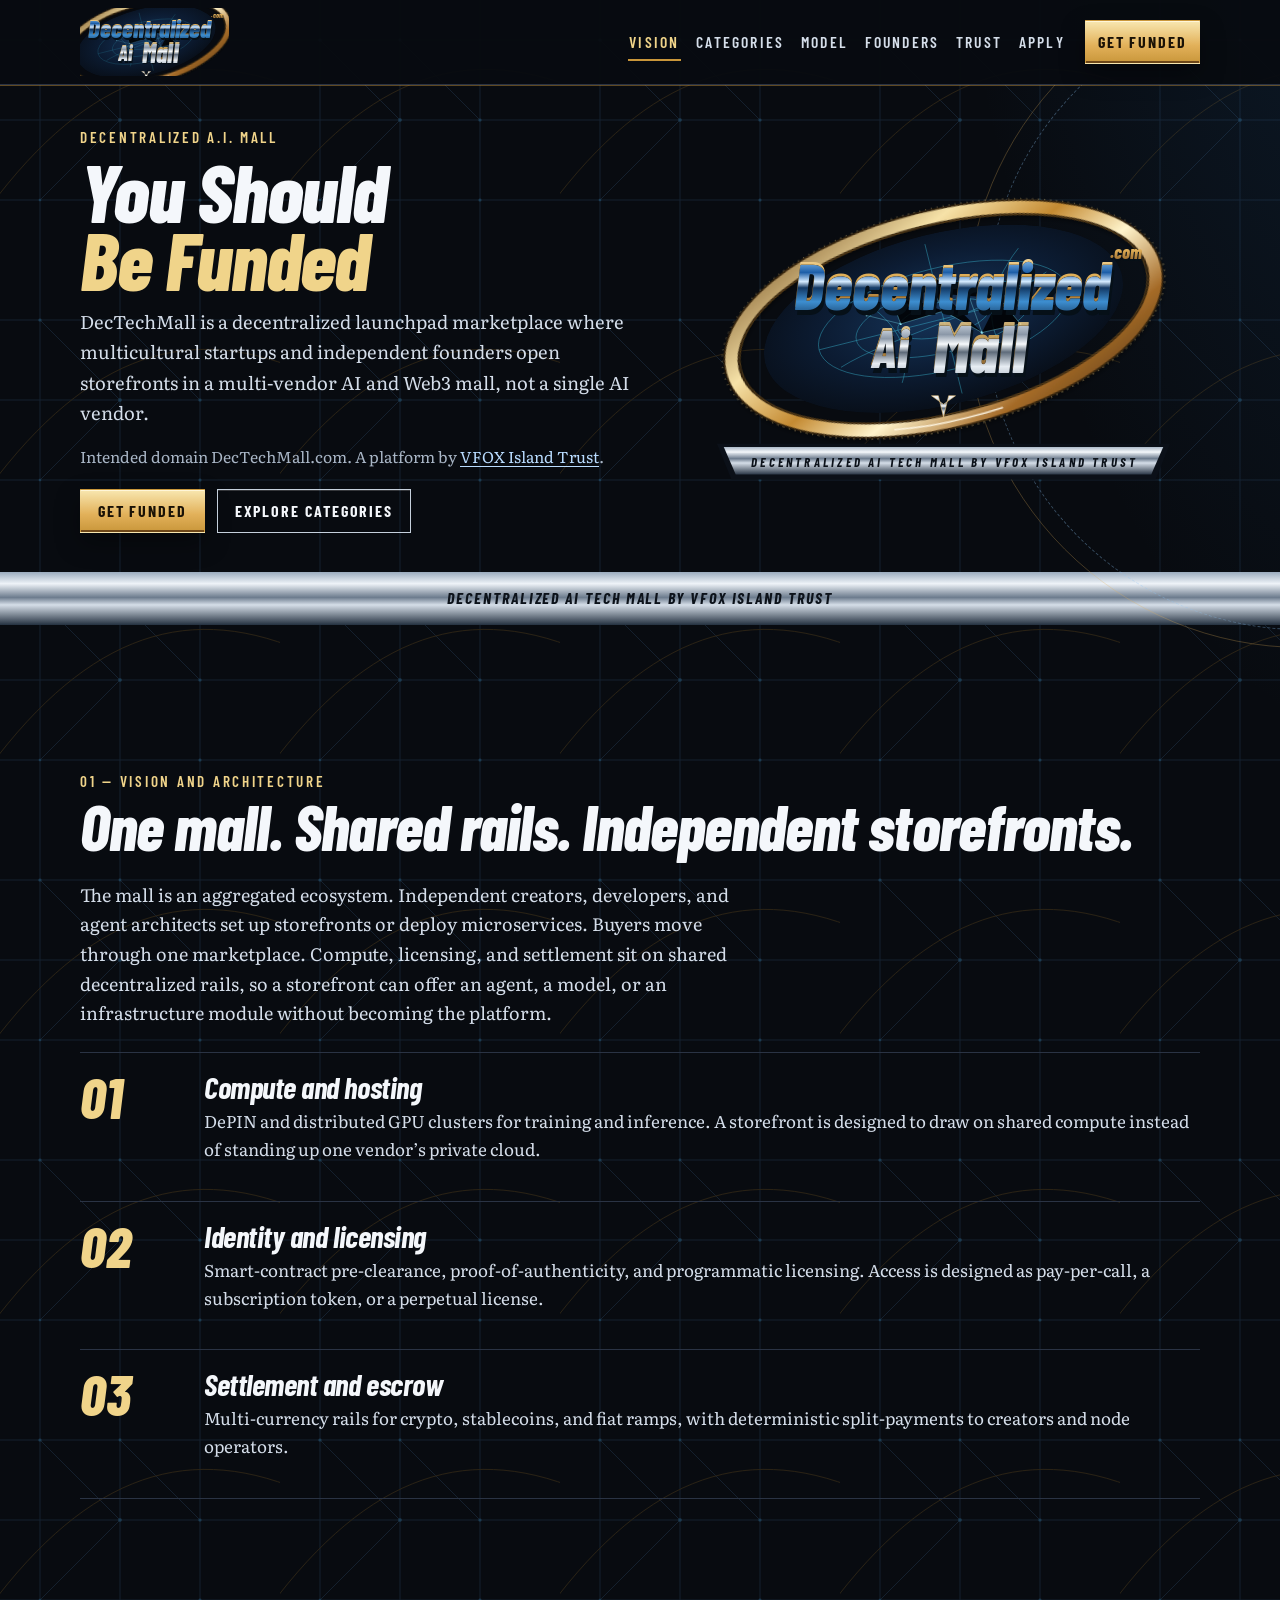
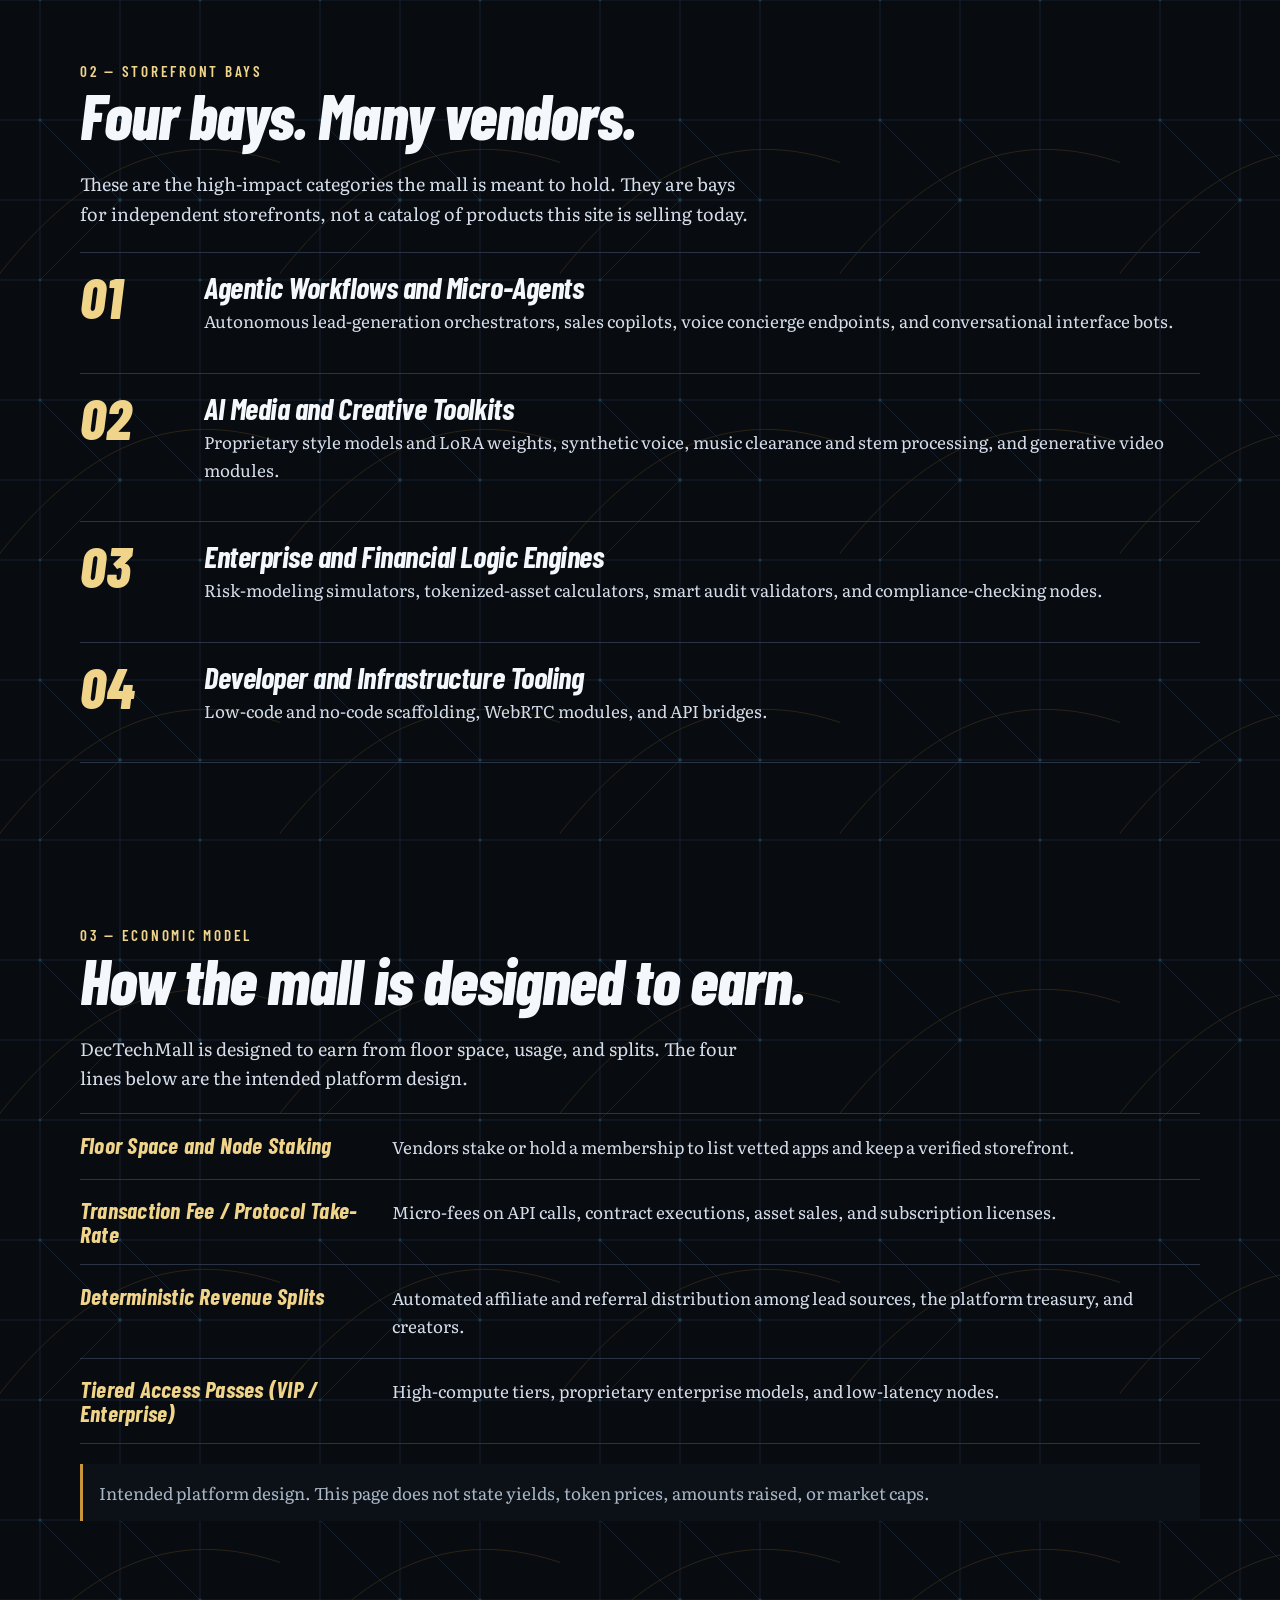
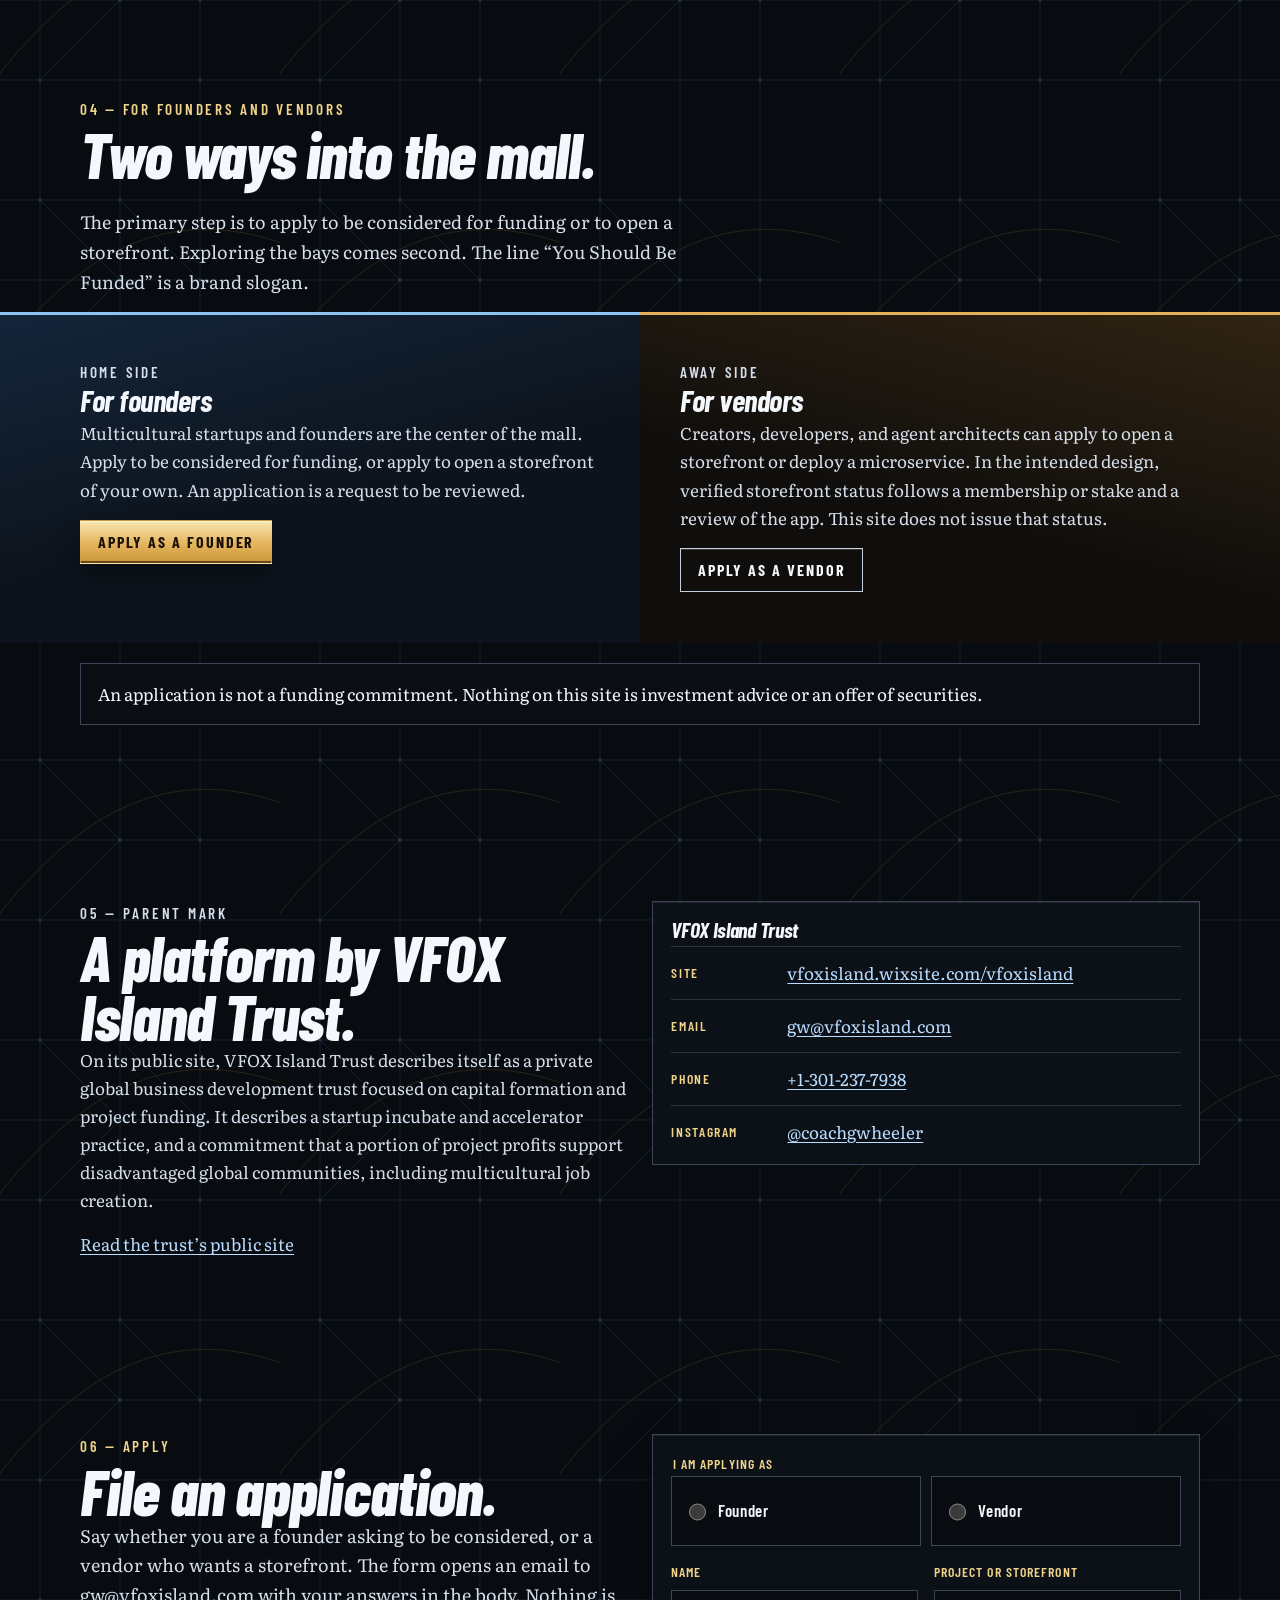
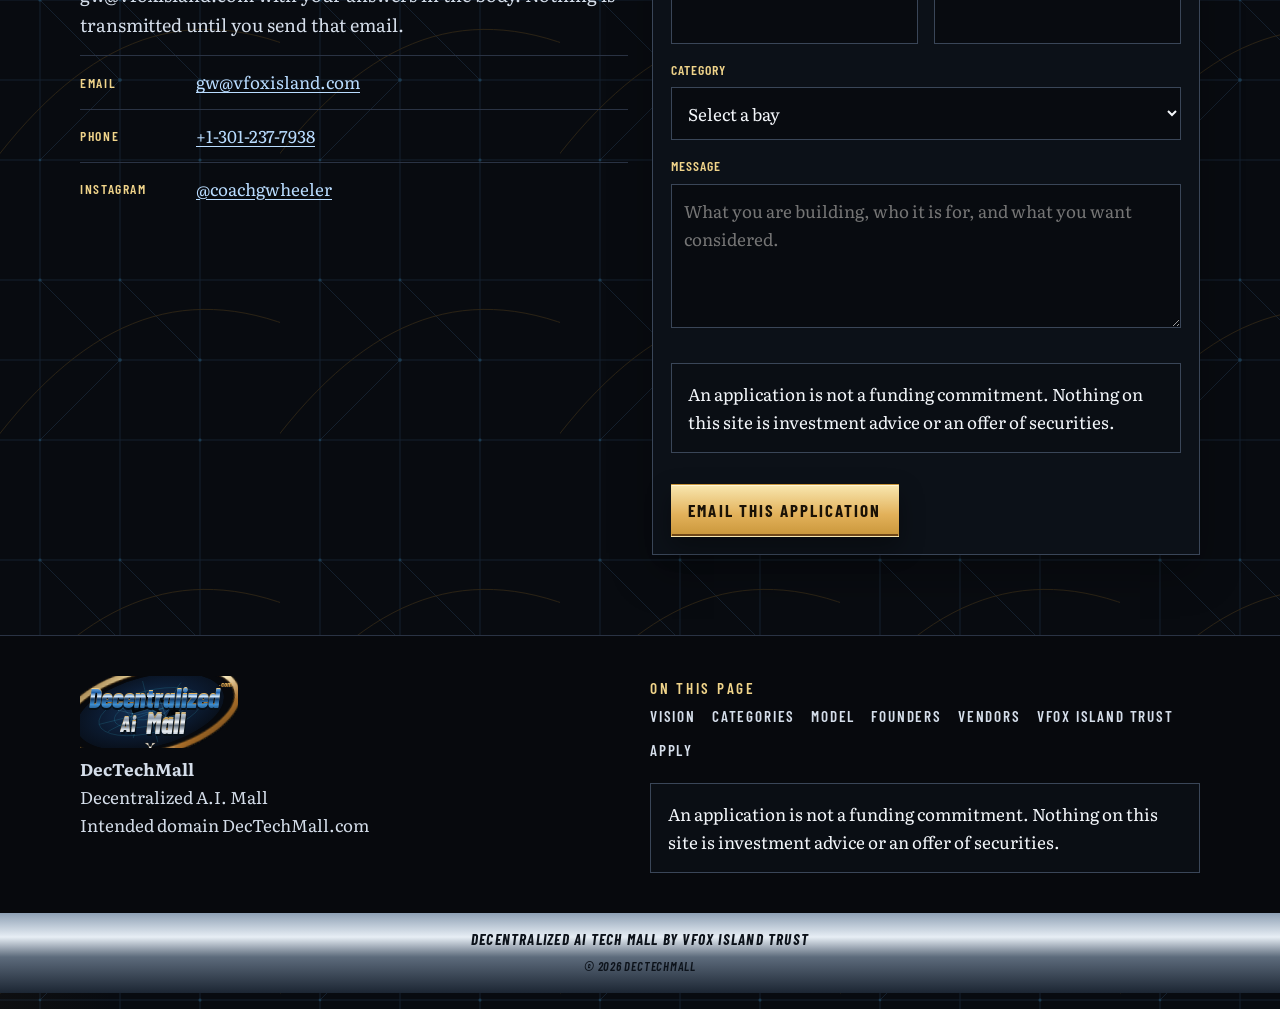
==== index.html @ 57f8859d "Build the DecTechMall static marketing site Ship a GitHub Pages site in the ProSport Metallic Crest " ====
<!DOCTYPE html>
<!--
  Direction 1 — ProSport Metallic Crest (IMPLEMENTED).
  Canvas: deep gunmetal / near-black navy.
  Palette from the supplied mark only: cyber blue, laser gold/amber,
  metallic silver, charcoal. No purple gradients.
  Type: Barlow Condensed italic (athletic display) + Literata (body).
  Motifs: orbital rings, beveled metal edges, stadium-crest geometry.
  See ideas.md.
-->
<html lang="en">
<head>
  <meta charset="utf-8">
  <meta name="viewport" content="width=device-width, initial-scale=1">
  <title>DecTechMall — You Should Be Funded</title>
  <meta name="description" content="DecTechMall is a decentralized launchpad marketplace for multicultural startups and founders. Apply to be considered for funding or to open a storefront. A platform by VFOX Island Trust.">
  <meta name="theme-color" content="#080b10">
  <meta property="og:title" content="DecTechMall — You Should Be Funded">
  <meta property="og:description" content="A decentralized launchpad marketplace where multicultural startups and independent founders open storefronts in a multi-vendor AI and Web3 mall.">
  <meta property="og:type" content="website">
  <link rel="icon" href="assets/brand/favicon.ico" sizes="any">
  <link rel="icon" type="image/png" href="assets/brand/favicon-32.png" sizes="32x32">
  <link rel="apple-touch-icon" href="assets/brand/apple-touch-icon.png">
  <link rel="manifest" href="site.webmanifest">
  <link rel="stylesheet" href="css/fonts.css">
  <link rel="stylesheet" href="css/styles.css">
</head>
<body>
  <a class="skip" href="#content">Skip to content</a>

  <header class="site-header" id="top">
    <div class="header-bar">
      <a class="brand" href="#top">
        <img src="assets/brand/crest-header.svg" width="280" height="128" alt="Decentralized Ai Mall crest, DecTechMall home">
      </a>
      <button class="nav-toggle" type="button" aria-expanded="false" aria-controls="site-nav">
        <span class="nav-toggle-label">Menu</span>
      </button>
      <nav id="site-nav" aria-label="Primary">
        <ul>
          <li><a href="#vision">Vision</a></li>
          <li><a href="#categories">Categories</a></li>
          <li><a href="#model">Model</a></li>
          <li><a href="#founders">Founders</a></li>
          <li><a href="#trust">Trust</a></li>
          <li><a href="#apply">Apply</a></li>
        </ul>
      </nav>
      <a class="btn btn-gold header-cta" href="#apply">Get Funded</a>
    </div>
  </header>

  <main id="content">
    <section class="hero" aria-labelledby="slogan">
      <div class="orbit" aria-hidden="true"></div>
      <div class="wrap hero-grid">
        <div class="hero-copy">
          <p class="kicker">Decentralized A.I. Mall</p>
          <h1 class="slogan" id="slogan">You Should<br><span>Be Funded</span></h1>
          <p class="hero-lead">DecTechMall is a decentralized launchpad marketplace where multicultural startups and independent founders open storefronts in a multi-vendor AI and Web3 mall, not a single AI vendor.</p>
          <p class="hero-meta">Intended domain DecTechMall.com. A platform by <a href="https://vfoxisland.wixsite.com/vfoxisland" target="_blank" rel="noopener noreferrer">VFOX Island Trust<span class="sr-only"> (opens in a new tab)</span></a>.</p>
          <div class="hero-actions">
            <a class="btn btn-gold" href="#apply">Get Funded</a>
            <a class="btn btn-metal" href="#categories">Explore categories</a>
          </div>
        </div>
        <div class="hero-mark">
          <img src="assets/brand/crest.svg" width="1200" height="760" alt="Decentralized Ai Mall .com crest: gold orbital ring, metallic blue and silver lettering, and the banner Decentralized AI Tech Mall by VFOX Island Trust.">
        </div>
      </div>
      <p class="ribbon">Decentralized AI Tech Mall by VFOX Island Trust</p>
    </section>

    <section id="vision" aria-labelledby="vision-title">
      <div class="wrap">
        <div class="section-head">
          <p class="kicker">01 — Vision and architecture</p>
          <h2 id="vision-title">One mall. Shared rails. Independent storefronts.</h2>
        </div>
        <p class="lede">The mall is an aggregated ecosystem. Independent creators, developers, and agent architects set up storefronts or deploy microservices. Buyers move through one marketplace. Compute, licensing, and settlement sit on shared decentralized rails, so a storefront can offer an agent, a model, or an infrastructure module without becoming the platform.</p>
        <ol class="rails">
          <li>
            <span class="idx">01</span>
            <div class="rail-copy">
              <h3>Compute and hosting</h3>
              <p>DePIN and distributed GPU clusters for training and inference. A storefront is designed to draw on shared compute instead of standing up one vendor’s private cloud.</p>
            </div>
          </li>
          <li>
            <span class="idx">02</span>
            <div class="rail-copy">
              <h3>Identity and licensing</h3>
              <p>Smart-contract pre-clearance, proof-of-authenticity, and programmatic licensing. Access is designed as pay-per-call, a subscription token, or a perpetual license.</p>
            </div>
          </li>
          <li>
            <span class="idx">03</span>
            <div class="rail-copy">
              <h3>Settlement and escrow</h3>
              <p>Multi-currency rails for crypto, stablecoins, and fiat ramps, with deterministic split-payments to creators and node operators.</p>
            </div>
          </li>
        </ol>
      </div>
    </section>

    <section id="categories" aria-labelledby="categories-title">
      <div class="wrap">
        <div class="section-head">
          <p class="kicker">02 — Storefront bays</p>
          <h2 id="categories-title">Four bays. Many vendors.</h2>
        </div>
        <p class="lede">These are the high-impact categories the mall is meant to hold. They are bays for independent storefronts, not a catalog of products this site is selling today.</p>
        <ol class="bays">
          <li class="bay">
            <span class="bay-num">01</span>
            <div>
              <h3>Agentic Workflows and Micro-Agents</h3>
              <p>Autonomous lead-generation orchestrators, sales copilots, voice concierge endpoints, and conversational interface bots.</p>
            </div>
          </li>
          <li class="bay">
            <span class="bay-num">02</span>
            <div>
              <h3>AI Media and Creative Toolkits</h3>
              <p>Proprietary style models and LoRA weights, synthetic voice, music clearance and stem processing, and generative video modules.</p>
            </div>
          </li>
          <li class="bay">
            <span class="bay-num">03</span>
            <div>
              <h3>Enterprise and Financial Logic Engines</h3>
              <p>Risk-modeling simulators, tokenized-asset calculators, smart audit validators, and compliance-checking nodes.</p>
            </div>
          </li>
          <li class="bay">
            <span class="bay-num">04</span>
            <div>
              <h3>Developer and Infrastructure Tooling</h3>
              <p>Low-code and no-code scaffolding, WebRTC modules, and API bridges.</p>
            </div>
          </li>
        </ol>
      </div>
    </section>

    <section id="model" aria-labelledby="model-title">
      <div class="wrap">
        <div class="section-head">
          <p class="kicker">03 — Economic model</p>
          <h2 id="model-title">How the mall is designed to earn.</h2>
        </div>
        <p class="lede">DecTechMall is designed to earn from floor space, usage, and splits. The four lines below are the intended platform design.</p>
        <dl class="ledger">
          <div>
            <dt>Floor Space and Node Staking</dt>
            <dd>Vendors stake or hold a membership to list vetted apps and keep a verified storefront.</dd>
          </div>
          <div>
            <dt>Transaction Fee / Protocol Take-Rate</dt>
            <dd>Micro-fees on API calls, contract executions, asset sales, and subscription licenses.</dd>
          </div>
          <div>
            <dt>Deterministic Revenue Splits</dt>
            <dd>Automated affiliate and referral distribution among lead sources, the platform treasury, and creators.</dd>
          </div>
          <div>
            <dt>Tiered Access Passes (VIP / Enterprise)</dt>
            <dd>High-compute tiers, proprietary enterprise models, and low-latency nodes.</dd>
          </div>
        </dl>
        <p class="design-note">Intended platform design. This page does not state yields, token prices, amounts raised, or market caps.</p>
      </div>
    </section>

    <section id="founders" aria-labelledby="founders-title">
      <div class="wrap">
        <div class="section-head">
          <p class="kicker">04 — For founders and vendors</p>
          <h2 id="founders-title">Two ways into the mall.</h2>
        </div>
        <p class="lede">The primary step is to apply to be considered for funding or to open a storefront. Exploring the bays comes second. The line “You Should Be Funded” is a brand slogan.</p>
      </div>
      <div class="paths">
        <article class="path path-founders" aria-labelledby="for-founders">
          <p class="kicker">Home side</p>
          <h3 id="for-founders">For founders</h3>
          <p>Multicultural startups and founders are the center of the mall. Apply to be considered for funding, or apply to open a storefront of your own. An application is a request to be reviewed.</p>
          <a class="btn btn-gold" href="#apply" data-role="Founder">Apply as a founder</a>
        </article>
        <article class="path path-vendors" id="vendors" aria-labelledby="for-vendors">
          <p class="kicker">Away side</p>
          <h3 id="for-vendors">For vendors</h3>
          <p>Creators, developers, and agent architects can apply to open a storefront or deploy a microservice. In the intended design, verified storefront status follows a membership or stake and a review of the app. This site does not issue that status.</p>
          <a class="btn btn-metal" href="#apply" data-role="Vendor">Apply as a vendor</a>
        </article>
      </div>
      <div class="wrap">
        <p class="disclaimer">An application is not a funding commitment. Nothing on this site is investment advice or an offer of securities.</p>
      </div>
    </section>

    <section id="trust" aria-labelledby="trust-title">
      <div class="wrap trust-grid">
        <div class="trust-copy">
          <p class="kicker">05 — Parent mark</p>
          <h2 id="trust-title">A platform by VFOX Island Trust.</h2>
          <p>On its public site, VFOX Island Trust describes itself as a private global business development trust focused on capital formation and project funding. It describes a startup incubate and accelerator practice, and a commitment that a portion of project profits support disadvantaged global communities, including multicultural job creation.</p>
          <p><a href="https://vfoxisland.wixsite.com/vfoxisland" target="_blank" rel="noopener noreferrer">Read the trust’s public site<span class="sr-only"> (opens in a new tab)</span></a></p>
        </div>
        <aside class="contact-plate" aria-labelledby="contact-title">
          <h3 id="contact-title">VFOX Island Trust</h3>
          <ul class="contact-list">
            <li>
              <span>Site</span>
              <a href="https://vfoxisland.wixsite.com/vfoxisland" target="_blank" rel="noopener noreferrer">vfoxisland.wixsite.com/vfoxisland<span class="sr-only"> (opens in a new tab)</span></a>
            </li>
            <li>
              <span>Email</span>
              <a href="mailto:gw@vfoxisland.com">gw@vfoxisland.com</a>
            </li>
            <li>
              <span>Phone</span>
              <a href="tel:+13012377938">+1-301-237-7938</a>
            </li>
            <li>
              <span>Instagram</span>
              <a href="https://www.instagram.com/coachgwheeler/" target="_blank" rel="noopener noreferrer">@coachgwheeler<span class="sr-only"> (opens in a new tab)</span></a>
            </li>
          </ul>
        </aside>
      </div>
    </section>

    <section id="apply" aria-labelledby="apply-title">
      <div class="wrap apply-grid">
        <div>
          <p class="kicker">06 — Apply</p>
          <h2 id="apply-title">File an application.</h2>
          <p class="lede">Say whether you are a founder asking to be considered, or a vendor who wants a storefront. The form opens an email to gw@vfoxisland.com with your answers in the body. Nothing is transmitted until you send that email.</p>
          <ul class="contact-list">
            <li>
              <span>Email</span>
              <a href="mailto:gw@vfoxisland.com">gw@vfoxisland.com</a>
            </li>
            <li>
              <span>Phone</span>
              <a href="tel:+13012377938">+1-301-237-7938</a>
            </li>
            <li>
              <span>Instagram</span>
              <a href="https://www.instagram.com/coachgwheeler/" target="_blank" rel="noopener noreferrer">@coachgwheeler<span class="sr-only"> (opens in a new tab)</span></a>
            </li>
          </ul>
        </div>
        <div class="form-plate">
          <noscript>
            <p>JavaScript is off, so the form cannot assemble the email. Write to <a href="mailto:gw@vfoxisland.com">gw@vfoxisland.com</a> with your name, project, category, whether you are a founder or a vendor, and a short note.</p>
          </noscript>
          <form id="apply-form" action="mailto:gw@vfoxisland.com" method="post" enctype="text/plain" novalidate>
            <div id="form-errors" class="form-errors" role="alert" tabindex="-1" hidden>
              <strong>The application needs a few details.</strong>
              <ul></ul>
            </div>
            <fieldset class="roles">
              <legend>I am applying as</legend>
              <div class="role-row">
                <label class="role"><input type="radio" name="role" value="Founder" required> Founder</label>
                <label class="role"><input type="radio" name="role" value="Vendor"> Vendor</label>
              </div>
            </fieldset>
            <div class="split-fields">
              <div class="field">
                <label for="name">Name</label>
                <input id="name" name="name" type="text" autocomplete="name" required maxlength="120">
              </div>
              <div class="field">
                <label for="project">Project or storefront</label>
                <input id="project" name="project" type="text" required maxlength="160">
              </div>
            </div>
            <div class="field">
              <label for="category">Category</label>
              <select id="category" name="category" required>
                <option value="">Select a bay</option>
                <option>Agentic Workflows and Micro-Agents</option>
                <option>AI Media and Creative Toolkits</option>
                <option>Enterprise and Financial Logic Engines</option>
                <option>Developer and Infrastructure Tooling</option>
                <option>Not sure yet</option>
              </select>
            </div>
            <div class="field">
              <label for="message">Message</label>
              <textarea id="message" name="message" required maxlength="1500" placeholder="What you are building, who it is for, and what you want considered."></textarea>
            </div>
            <p class="disclaimer">An application is not a funding commitment. Nothing on this site is investment advice or an offer of securities.</p>
            <div class="form-actions">
              <button class="btn btn-gold" type="submit">Email this application</button>
            </div>
            <p id="form-status" class="form-status" hidden>
              Your email app should open with this application addressed to gw@vfoxisland.com. If it does not, use <a id="mailto-fallback" href="mailto:gw@vfoxisland.com">this email link</a>.
            </p>
          </form>
        </div>
      </div>
    </section>
  </main>

  <footer class="site-footer">
    <div class="wrap footer-grid">
      <div class="footer-brand">
        <img src="assets/brand/crest-header.svg" width="220" height="100" alt="">
        <p><strong>DecTechMall</strong><br>Decentralized A.I. Mall<br>Intended domain DecTechMall.com</p>
      </div>
      <div>
        <p class="kicker">On this page</p>
        <ul class="footer-nav">
          <li><a href="#vision">Vision</a></li>
          <li><a href="#categories">Categories</a></li>
          <li><a href="#model">Model</a></li>
          <li><a href="#founders">Founders</a></li>
          <li><a href="#vendors">Vendors</a></li>
          <li><a href="#trust">VFOX Island Trust</a></li>
          <li><a href="#apply">Apply</a></li>
        </ul>
        <p class="disclaimer">An application is not a funding commitment. Nothing on this site is investment advice or an offer of securities.</p>
      </div>
    </div>
    <p class="footer-bar">
      Decentralized AI Tech Mall by VFOX Island Trust
      <small>© 2026 DecTechMall</small>
    </p>
  </footer>

  <script src="js/main.js"></script>
</body>
</html>
---- css/fonts.css ----
/* Direction 1 — ProSport Metallic Crest (IMPLEMENTED).
   Display: Barlow Condensed italic. Body: Literata.
   See ideas.md. */

/* latin barlow-condensed 600 italic */
@font-face {
  font-family: 'Barlow Condensed';
  font-style: italic;
  font-weight: 600;
  font-display: swap;
  src: url(../assets/fonts/barlow-condensed-600-italic.woff2) format('woff2');
  unicode-range: U+0000-00FF, U+0131, U+0152-0153, U+02BB-02BC, U+02C6, U+02DA, U+02DC, U+0304, U+0308, U+0329, U+2000-206F, U+20AC, U+2122, U+2191, U+2193, U+2212, U+2215, U+FEFF, U+FFFD;
}

/* latin barlow-condensed 700 italic */
@font-face {
  font-family: 'Barlow Condensed';
  font-style: italic;
  font-weight: 700;
  font-display: swap;
  src: url(../assets/fonts/barlow-condensed-700-italic.woff2) format('woff2');
  unicode-range: U+0000-00FF, U+0131, U+0152-0153, U+02BB-02BC, U+02C6, U+02DA, U+02DC, U+0304, U+0308, U+0329, U+2000-206F, U+20AC, U+2122, U+2191, U+2193, U+2212, U+2215, U+FEFF, U+FFFD;
}

/* latin barlow-condensed 800 italic */
@font-face {
  font-family: 'Barlow Condensed';
  font-style: italic;
  font-weight: 800;
  font-display: swap;
  src: url(../assets/fonts/barlow-condensed-800-italic.woff2) format('woff2');
  unicode-range: U+0000-00FF, U+0131, U+0152-0153, U+02BB-02BC, U+02C6, U+02DA, U+02DC, U+0304, U+0308, U+0329, U+2000-206F, U+20AC, U+2122, U+2191, U+2193, U+2212, U+2215, U+FEFF, U+FFFD;
}

/* latin barlow-condensed 500 normal */
@font-face {
  font-family: 'Barlow Condensed';
  font-style: normal;
  font-weight: 500;
  font-display: swap;
  src: url(../assets/fonts/barlow-condensed-500-normal.woff2) format('woff2');
  unicode-range: U+0000-00FF, U+0131, U+0152-0153, U+02BB-02BC, U+02C6, U+02DA, U+02DC, U+0304, U+0308, U+0329, U+2000-206F, U+20AC, U+2122, U+2191, U+2193, U+2212, U+2215, U+FEFF, U+FFFD;
}

/* latin barlow-condensed 600 normal */
@font-face {
  font-family: 'Barlow Condensed';
  font-style: normal;
  font-weight: 600;
  font-display: swap;
  src: url(../assets/fonts/barlow-condensed-600-normal.woff2) format('woff2');
  unicode-range: U+0000-00FF, U+0131, U+0152-0153, U+02BB-02BC, U+02C6, U+02DA, U+02DC, U+0304, U+0308, U+0329, U+2000-206F, U+20AC, U+2122, U+2191, U+2193, U+2212, U+2215, U+FEFF, U+FFFD;
}

/* latin barlow-condensed 700 normal */
@font-face {
  font-family: 'Barlow Condensed';
  font-style: normal;
  font-weight: 700;
  font-display: swap;
  src: url(../assets/fonts/barlow-condensed-700-normal.woff2) format('woff2');
  unicode-range: U+0000-00FF, U+0131, U+0152-0153, U+02BB-02BC, U+02C6, U+02DA, U+02DC, U+0304, U+0308, U+0329, U+2000-206F, U+20AC, U+2122, U+2191, U+2193, U+2212, U+2215, U+FEFF, U+FFFD;
}

/* latin literata 400 italic */
@font-face {
  font-family: 'Literata';
  font-style: italic;
  font-weight: 400;
  font-display: swap;
  src: url(../assets/fonts/literata-400-italic.woff2) format('woff2');
  unicode-range: U+0000-00FF, U+0131, U+0152-0153, U+02BB-02BC, U+02C6, U+02DA, U+02DC, U+0304, U+0308, U+0329, U+2000-206F, U+20AC, U+2122, U+2191, U+2193, U+2212, U+2215, U+FEFF, U+FFFD;
}

/* latin literata 560 italic */
@font-face {
  font-family: 'Literata';
  font-style: italic;
  font-weight: 560;
  font-display: swap;
  src: url(../assets/fonts/literata-560-italic.woff2) format('woff2');
  unicode-range: U+0000-00FF, U+0131, U+0152-0153, U+02BB-02BC, U+02C6, U+02DA, U+02DC, U+0304, U+0308, U+0329, U+2000-206F, U+20AC, U+2122, U+2191, U+2193, U+2212, U+2215, U+FEFF, U+FFFD;
}

/* latin literata 400 normal */
@font-face {
  font-family: 'Literata';
  font-style: normal;
  font-weight: 400;
  font-display: swap;
  src: url(../assets/fonts/literata-400-normal.woff2) format('woff2');
  unicode-range: U+0000-00FF, U+0131, U+0152-0153, U+02BB-02BC, U+02C6, U+02DA, U+02DC, U+0304, U+0308, U+0329, U+2000-206F, U+20AC, U+2122, U+2191, U+2193, U+2212, U+2215, U+FEFF, U+FFFD;
}

/* latin literata 500 normal */
@font-face {
  font-family: 'Literata';
  font-style: normal;
  font-weight: 500;
  font-display: swap;
  src: url(../assets/fonts/literata-500-normal.woff2) format('woff2');
  unicode-range: U+0000-00FF, U+0131, U+0152-0153, U+02BB-02BC, U+02C6, U+02DA, U+02DC, U+0304, U+0308, U+0329, U+2000-206F, U+20AC, U+2122, U+2191, U+2193, U+2212, U+2215, U+FEFF, U+FFFD;
}

/* latin literata 600 normal */
@font-face {
  font-family: 'Literata';
  font-style: normal;
  font-weight: 600;
  font-display: swap;
  src: url(../assets/fonts/literata-600-normal.woff2) format('woff2');
  unicode-range: U+0000-00FF, U+0131, U+0152-0153, U+02BB-02BC, U+02C6, U+02DA, U+02DC, U+0304, U+0308, U+0329, U+2000-206F, U+20AC, U+2122, U+2191, U+2193, U+2212, U+2215, U+FEFF, U+FFFD;
}

/* latin literata 700 normal */
@font-face {
  font-family: 'Literata';
  font-style: normal;
  font-weight: 700;
  font-display: swap;
  src: url(../assets/fonts/literata-700-normal.woff2) format('woff2');
  unicode-range: U+0000-00FF, U+0131, U+0152-0153, U+02BB-02BC, U+02C6, U+02DA, U+02DC, U+0304, U+0308, U+0329, U+2000-206F, U+20AC, U+2122, U+2191, U+2193, U+2212, U+2215, U+FEFF, U+FFFD;
}
---- css/styles.css ----
/* Direction 1 — ProSport Metallic Crest (IMPLEMENTED).
   Canvas: deep gunmetal / near-black navy.
   Palette from the supplied mark only: cyber blue, laser gold/amber,
   metallic silver, charcoal. No purple gradients.
   Type: Barlow Condensed italic (athletic display) + Literata (body).
   Motifs: orbital rings, beveled metal edges, stadium-crest geometry.
   See ideas.md. */

:root {
  --bg: #080b10;
  --bg-raise: #10161f;
  --bg-plate: #0c1118;
  --line: #2a3344;
  --line-strong: #3a4658;
  --silver: #f4f7fb;
  --body: #d5deea;
  --muted: #a9b6c6;
  --gold: #f0d48a;
  --gold-deep: #c9963a;
  --blue: #b9dcff;
  --ink: #1a1206;
  --danger: #ffc7b8;
  --header: 4.75rem;
  --wrap: 1120px;
  --display: "Barlow Condensed", "Arial Narrow", "Franklin Gothic Medium", sans-serif;
  --text: "Literata", "Iowan Old Style", Palatino, "Palatino Linotype", serif;
}

*,
*::before,
*::after {
  box-sizing: border-box;
}

html {
  scroll-behavior: smooth;
  color-scheme: dark;
}

html,
body {
  overflow-x: clip;
}

body {
  margin: 0;
  overflow-wrap: anywhere;
  font-family: var(--text);
  font-size: 1.0625rem;
  line-height: 1.65;
  color: var(--body);
  background-color: var(--bg);
  background-image:
    radial-gradient(ellipse 70% 42% at 110% -10%, rgba(32, 92, 150, 0.28), transparent 55%),
    radial-gradient(ellipse 46% 32% at -10% 110%, rgba(166, 116, 44, 0.14), transparent 52%),
    url("../assets/textures/mesh.svg");
  background-size: auto, auto, 280px 280px;
}

img {
  max-width: 100%;
  height: auto;
}

a {
  color: var(--blue);
  text-underline-offset: 0.18em;
}

a:hover {
  color: var(--silver);
}

:focus {
  outline: none;
}

:focus-visible {
  outline: 2px solid var(--gold);
  outline-offset: 3px;
}

.skip {
  position: absolute;
  left: 1rem;
  top: 0;
  transform: translateY(-120%);
  background: var(--gold);
  color: var(--ink);
  font-family: var(--display);
  font-weight: 700;
  letter-spacing: 0.08em;
  text-transform: uppercase;
  text-decoration: none;
  padding: 0.7rem 1rem;
  z-index: 80;
}

.skip:focus {
  transform: translateY(0.75rem);
}

.wrap {
  width: min(var(--wrap), calc(100% - 2rem));
  margin-inline: auto;
}

.sr-only {
  position: absolute;
  width: 1px;
  height: 1px;
  padding: 0;
  margin: -1px;
  overflow: hidden;
  clip: rect(0, 0, 0, 0);
  white-space: nowrap;
  border: 0;
}

h1, h2, h3 {
  font-family: var(--display);
  font-style: italic;
  font-weight: 800;
  color: var(--silver);
  letter-spacing: -0.015em;
  line-height: 0.92;
}

h2 {
  font-size: clamp(2.35rem, 5vw, 4.15rem);
  margin: 0.15rem 0 0;
}

h3 {
  font-size: clamp(1.55rem, 2.4vw, 2rem);
  font-weight: 700;
  margin: 0 0 0.35rem;
}

p {
  margin: 0 0 1rem;
}

.kicker {
  margin: 0;
  font-family: var(--display);
  font-style: normal;
  font-weight: 600;
  font-size: 0.95rem;
  letter-spacing: 0.18em;
  text-transform: uppercase;
  color: var(--gold);
}

.lede {
  max-width: 42rem;
  font-size: 1.125rem;
  color: var(--body);
}

.site-header {
  position: sticky;
  top: 0;
  z-index: 40;
  background: rgba(8, 11, 16, 0.94);
  border-bottom: 1px solid var(--line);
  box-shadow: 0 1px 0 rgba(201, 150, 58, 0.45);
}

.header-bar {
  display: flex;
  align-items: center;
  gap: 0.75rem;
  min-height: var(--header);
  width: min(var(--wrap), calc(100% - 1.25rem));
  margin-inline: auto;
}

.brand {
  display: flex;
  align-items: center;
  margin-right: auto;
  flex: 1 1 8rem;
  min-width: 5.75rem;
  text-decoration: none;
}

.brand img {
  display: block;
  width: auto;
  height: auto;
  max-height: 52px;
  max-width: 100%;
}

.nav-toggle {
  font-family: var(--display);
  font-weight: 700;
  letter-spacing: 0.12em;
  text-transform: uppercase;
  font-size: 0.95rem;
  color: var(--silver);
  background: transparent;
  border: 1px solid var(--line-strong);
  min-width: 44px;
  min-height: 44px;
  padding: 0 0.7rem;
  cursor: pointer;
  flex-shrink: 0;
  white-space: nowrap;
}

.nav-toggle:hover {
  border-color: var(--gold);
  color: var(--gold);
}

#site-nav {
  display: none;
}

#site-nav.is-open {
  display: block;
  position: absolute;
  left: 0;
  right: 0;
  top: 100%;
  background: #0c1118;
  border-bottom: 1px solid var(--line);
  padding: 0.35rem 1rem 0.85rem;
}

#site-nav ul {
  list-style: none;
  margin: 0;
  padding: 0;
}

#site-nav a {
  display: block;
  font-family: var(--display);
  font-style: normal;
  font-weight: 600;
  letter-spacing: 0.14em;
  text-transform: uppercase;
  text-decoration: none;
  color: var(--body);
  font-size: 1.05rem;
  padding: 0.8rem 0.15rem;
  border-bottom: 1px solid #1c2533;
}

#site-nav a:hover,
#site-nav a[aria-current="true"] {
  color: var(--gold);
  box-shadow: inset 3px 0 0 var(--gold-deep);
}

.btn {
  display: inline-flex;
  align-items: center;
  justify-content: center;
  gap: 0.4rem;
  min-height: 44px;
  padding: 0.7rem 1.05rem;
  border-radius: 0;
  text-decoration: none;
  font-family: var(--display);
  font-style: normal;
  font-weight: 700;
  letter-spacing: 0.12em;
  text-transform: uppercase;
  font-size: 1rem;
  line-height: 1;
  cursor: pointer;
  border: 1px solid transparent;
}

.btn-gold {
  color: var(--ink);
  background: linear-gradient(180deg, #f8e7b0 0%, #e2b15a 58%, #c9963a 100%);
  box-shadow: inset 0 1px 0 #fff6d8, inset 0 -2px 0 #6e4718, 0 10px 24px rgba(0, 0, 0, 0.35);
}

.btn-gold:hover {
  color: var(--ink);
  filter: brightness(1.05);
}

.btn-metal {
  color: var(--silver);
  background: transparent;
  border-color: #c5d0dc;
  box-shadow: inset 0 1px 0 rgba(255, 255, 255, 0.18);
}

.btn-metal:hover {
  color: var(--bg);
  background: var(--silver);
}

.header-cta {
  padding-inline: 0.75rem;
  white-space: nowrap;
  flex-shrink: 0;
}

.hero {
  position: relative;
  overflow: hidden;
  padding: 1.75rem 0 2.5rem;
}

.orbit {
  position: absolute;
  width: min(42rem, 120vw);
  height: min(42rem, 120vw);
  border: 1px solid rgba(226, 177, 90, 0.28);
  border-radius: 50%;
  right: -28%;
  top: -18%;
  pointer-events: none;
}

.orbit::after {
  content: "";
  position: absolute;
  inset: 1.1rem;
  border-radius: 50%;
  border: 1px dashed rgba(142, 196, 242, 0.35);
}

@media (prefers-reduced-motion: no-preference) {
  .orbit {
    animation: orbit-spin 90s linear infinite;
  }
}

@keyframes orbit-spin {
  to { transform: rotate(360deg); }
}

.hero-grid {
  position: relative;
  display: flex;
  flex-direction: column;
  gap: 1.25rem;
}

.hero-mark {
  order: -1;
}

.hero-mark img {
  width: min(100%, 640px);
  display: block;
  margin-inline: auto;
}

.hero-grid > *,
.trust-grid > *,
.apply-grid > *,
.footer-grid > *,
.contact-list,
.contact-list li {
  min-width: 0;
}

.slogan {
  margin: 0.35rem 0 0.8rem;
  font-size: clamp(3.5rem, 12vw, 6.4rem);
  line-height: 0.84;
  max-width: 11ch;
}

.slogan span {
  color: var(--gold);
}

.hero-lead {
  max-width: 38rem;
  font-size: 1.15rem;
  color: var(--body);
}

.hero-meta {
  color: var(--muted);
  font-size: 0.98rem;
}

.hero-actions {
  display: flex;
  flex-wrap: wrap;
  gap: 0.75rem;
  margin: 1.25rem 0 0.4rem;
}

.ribbon {
  margin-top: 2rem;
  background: linear-gradient(180deg, #9aabbd 0%, #eef3f8 22%, #6d7c8e 48%, #d5dee8 62%, #243140 100%);
  color: #0c121a;
  text-align: center;
  font-family: var(--display);
  font-style: italic;
  font-weight: 700;
  letter-spacing: 0.12em;
  text-transform: uppercase;
  font-size: clamp(0.72rem, 2.4vw, 1rem);
  padding: 0.85rem 1rem;
}

section {
  padding: 3.5rem 0;
  scroll-margin-top: calc(var(--header) + 0.5rem);
}

.section-head {
  margin-bottom: 1.5rem;
}

.rails,
.bays {
  list-style: none;
  margin: 1.5rem 0 0;
  padding: 0;
}

.rails li,
.bay {
  display: grid;
  grid-template-columns: 4.25rem 1fr;
  gap: 0.85rem 1rem;
  align-items: start;
  padding: 1.25rem 0 1.35rem;
  border-top: 1px solid var(--line);
}

.bay:last-child,
.rails li:last-child {
  border-bottom: 1px solid var(--line);
}

.idx,
.bay-num {
  font-family: var(--display);
  font-style: italic;
  font-weight: 800;
  font-size: clamp(2.4rem, 6vw, 3.6rem);
  line-height: 0.8;
  color: var(--gold);
}

.rail-copy p,
.bay p,
.path p,
.trust-copy p,
.ledger dd {
  color: var(--body);
}

.ledger {
  margin: 1.25rem 0 0;
}

.ledger div {
  display: grid;
  gap: 0.35rem;
  padding: 1.15rem 0;
  border-top: 1px solid var(--line);
}

.ledger div:last-child {
  border-bottom: 1px solid var(--line);
}

.ledger dt {
  margin: 0;
  font-family: var(--display);
  font-style: italic;
  font-weight: 700;
  font-size: 1.45rem;
  letter-spacing: 0.01em;
  color: var(--gold);
  line-height: 1;
}

.ledger dd {
  margin: 0;
}

.design-note {
  margin-top: 1.25rem;
  padding: 0.9rem 1rem;
  border-left: 3px solid var(--gold-deep);
  background: var(--bg-plate);
  color: var(--muted);
}

.paths {
  display: grid;
}

.path {
  padding: 2rem 1.15rem 2.2rem;
}

.path-founders {
  background:
    linear-gradient(165deg, rgba(36, 86, 140, 0.28), transparent 55%),
    #0d131c;
  box-shadow: inset 0 3px 0 #8ec4f2;
}

.path-vendors {
  background:
    linear-gradient(195deg, rgba(166, 116, 44, 0.22), transparent 58%),
    #100e0c;
  box-shadow: inset 0 3px 0 #e2b15a;
}

.disclaimer {
  margin-top: 1.25rem;
  padding: 1rem 1rem 1rem 1.05rem;
  border: 1px solid var(--line-strong);
  background: #0a0e14;
  color: var(--silver);
}

.trust-grid {
  display: grid;
  gap: 1.5rem;
}

.contact-plate {
  background: var(--bg-plate);
  border: 1px solid var(--line-strong);
  box-shadow: inset 0 1px 0 rgba(255, 255, 255, 0.08);
  padding: 1.15rem 1.15rem 0.4rem;
}

.contact-plate h3 {
  font-size: 1.35rem;
}

.contact-list {
  list-style: none;
  margin: 0;
  padding: 0;
}

.contact-list li {
  display: grid;
  grid-template-columns: 6.5rem 1fr;
  gap: 0.75rem;
  padding: 0.75rem 0;
  border-top: 1px solid var(--line);
}

.contact-list span {
  font-family: var(--display);
  font-style: normal;
  font-weight: 600;
  letter-spacing: 0.12em;
  text-transform: uppercase;
  font-size: 0.85rem;
  color: var(--gold);
  padding-top: 0.2rem;
}

.apply-grid {
  display: grid;
  gap: 1.5rem;
}

.form-plate {
  background: var(--bg-plate);
  border: 1px solid var(--line-strong);
  box-shadow: inset 0 1px 0 rgba(255, 255, 255, 0.07), 0 18px 40px rgba(0, 0, 0, 0.28);
  padding: 1.1rem;
}

form {
  display: grid;
  gap: 0.95rem;
}

label,
legend {
  font-family: var(--display);
  font-style: normal;
  font-weight: 600;
  letter-spacing: 0.08em;
  text-transform: uppercase;
  font-size: 0.86rem;
  color: var(--gold);
}

.field {
  display: grid;
  gap: 0.35rem;
}

fieldset.roles {
  border: 0;
  margin: 0;
  padding: 0;
  display: grid;
  gap: 0.55rem;
}

.role-row {
  display: grid;
  grid-template-columns: 1fr 1fr;
  gap: 0.6rem;
}

.role {
  display: flex;
  align-items: center;
  gap: 0.55rem;
  min-height: 48px;
  padding: 0.55rem 0.75rem;
  border: 1px solid var(--line-strong);
  background: var(--bg);
  color: var(--silver);
  text-transform: none;
  letter-spacing: 0.04em;
  font-size: 1.05rem;
  cursor: pointer;
}

.role input {
  width: 1.1rem;
  height: 1.1rem;
  accent-color: #e2b15a;
}

.role:has(input:checked) {
  border-color: var(--gold);
  box-shadow: inset 3px 0 0 var(--gold-deep);
}

input,
select,
textarea {
  width: 100%;
  font: inherit;
  color: var(--silver);
  background: #080b10;
  border: 1px solid var(--line-strong);
  border-radius: 0;
  padding: 0.75rem 0.8rem;
  min-height: 48px;
}

textarea {
  min-height: 9rem;
  resize: vertical;
}

input:focus-visible,
select:focus-visible,
textarea:focus-visible,
.role:focus-within {
  outline: 2px solid var(--gold);
  outline-offset: 2px;
  border-color: var(--gold);
}

.form-errors {
  margin: 0;
  padding: 0.75rem 0.9rem;
  border: 1px solid #8a4034;
  background: #24110e;
  color: var(--danger);
}

.form-errors ul {
  margin: 0.35rem 0 0;
  padding-left: 1.1rem;
}

.form-status {
  margin: 0;
  padding: 0.8rem 0.9rem;
  border-left: 3px solid var(--gold-deep);
  background: #10160f;
  color: var(--silver);
}

.form-actions {
  display: flex;
  flex-wrap: wrap;
  gap: 0.75rem;
  align-items: center;
}

button.btn {
  font: inherit;
  font-family: var(--display);
  font-weight: 700;
  letter-spacing: 0.12em;
  text-transform: uppercase;
}

.site-footer {
  padding: 2.5rem 0 0;
  border-top: 1px solid var(--line);
  background: #07090d;
}

.footer-grid {
  display: grid;
  gap: 1.25rem;
}

.footer-brand img {
  height: 72px;
  width: auto;
}

.footer-nav {
  display: flex;
  flex-wrap: wrap;
  gap: 0.35rem 1rem;
  list-style: none;
  margin: 0;
  padding: 0;
}

.footer-nav a {
  font-family: var(--display);
  font-style: normal;
  font-weight: 600;
  letter-spacing: 0.12em;
  text-transform: uppercase;
  text-decoration: none;
  color: var(--body);
  font-size: 0.95rem;
}

.footer-nav a:hover {
  color: var(--gold);
}

.footer-bar {
  margin-top: 1.5rem;
  background: linear-gradient(180deg, #8ea0b4, #e7eef5 30%, #5d6b7c 55%, #1c2633);
  color: #0c121a;
  text-align: center;
  font-family: var(--display);
  font-style: italic;
  font-weight: 700;
  letter-spacing: 0.08em;
  text-transform: uppercase;
  font-size: clamp(0.68rem, 2.2vw, 0.95rem);
  padding: 0.85rem 1rem 1rem;
}

.footer-bar small {
  display: block;
  margin-top: 0.25rem;
  letter-spacing: 0.06em;
  font-weight: 600;
}

@media (min-width: 720px) {
  .ledger div {
    grid-template-columns: 18rem 1fr;
    gap: 1.5rem;
    align-items: baseline;
  }

  .rails li,
  .bay {
    grid-template-columns: 6.5rem 1fr;
    gap: 1.25rem;
  }

  .split-fields {
    display: grid;
    grid-template-columns: 1fr 1fr;
    gap: 0.95rem;
  }

  .apply-grid,
  .trust-grid,
  .footer-grid {
    grid-template-columns: 1fr 1fr;
    align-items: start;
  }
}

@media (min-width: 960px) {
  :root {
    --header: 5.25rem;
  }

  .brand img {
    max-height: 68px;
    max-width: none;
  }

  .nav-toggle {
    display: none;
  }

  #site-nav,
  #site-nav.is-open {
    display: block;
    position: static;
    background: transparent;
    border: 0;
    padding: 0;
  }

  #site-nav ul {
    display: flex;
    align-items: center;
    gap: 0.15rem 0.85rem;
  }

  #site-nav a {
    display: inline-block;
    border: 0;
    padding: 0.35rem 0.1rem;
    font-size: 0.98rem;
  }

  #site-nav a:hover,
  #site-nav a[aria-current="true"] {
    box-shadow: inset 0 -2px 0 var(--gold-deep);
  }

  .header-cta {
    margin-left: 0.4rem;
  }

  .hero {
    padding: 2.5rem 0 3rem;
  }

  .hero-grid {
    display: grid;
    grid-template-columns: minmax(0, 1.05fr) minmax(280px, 0.95fr);
    align-items: center;
    gap: 2rem 2.5rem;
  }

  .hero-mark {
    order: 0;
  }

  .hero-mark img {
    width: 100%;
    margin-left: auto;
  }

  .slogan {
    font-size: clamp(4.6rem, 6.4vw, 6.6rem);
  }

  section {
    padding: 5rem 0;
  }

  .paths {
    grid-template-columns: 1fr 1fr;
  }

  .path {
    padding: 3rem 2.5rem 3.2rem;
  }

  .path-founders {
    padding-left: max(2.5rem, calc((100vw - var(--wrap)) / 2));
  }

  .path-vendors {
    padding-right: max(2.5rem, calc((100vw - var(--wrap)) / 2));
  }
}

@media (prefers-reduced-motion: reduce) {
  html {
    scroll-behavior: auto;
  }

  *,
  *::before,
  *::after {
    animation: none !important;
    transition: none !important;
  }
}

@media (prefers-contrast: more) {
  body {
    background-image: none;
    background-color: #000;
    color: #fff;
  }

  a {
    color: #fff;
    text-decoration: underline;
  }
}
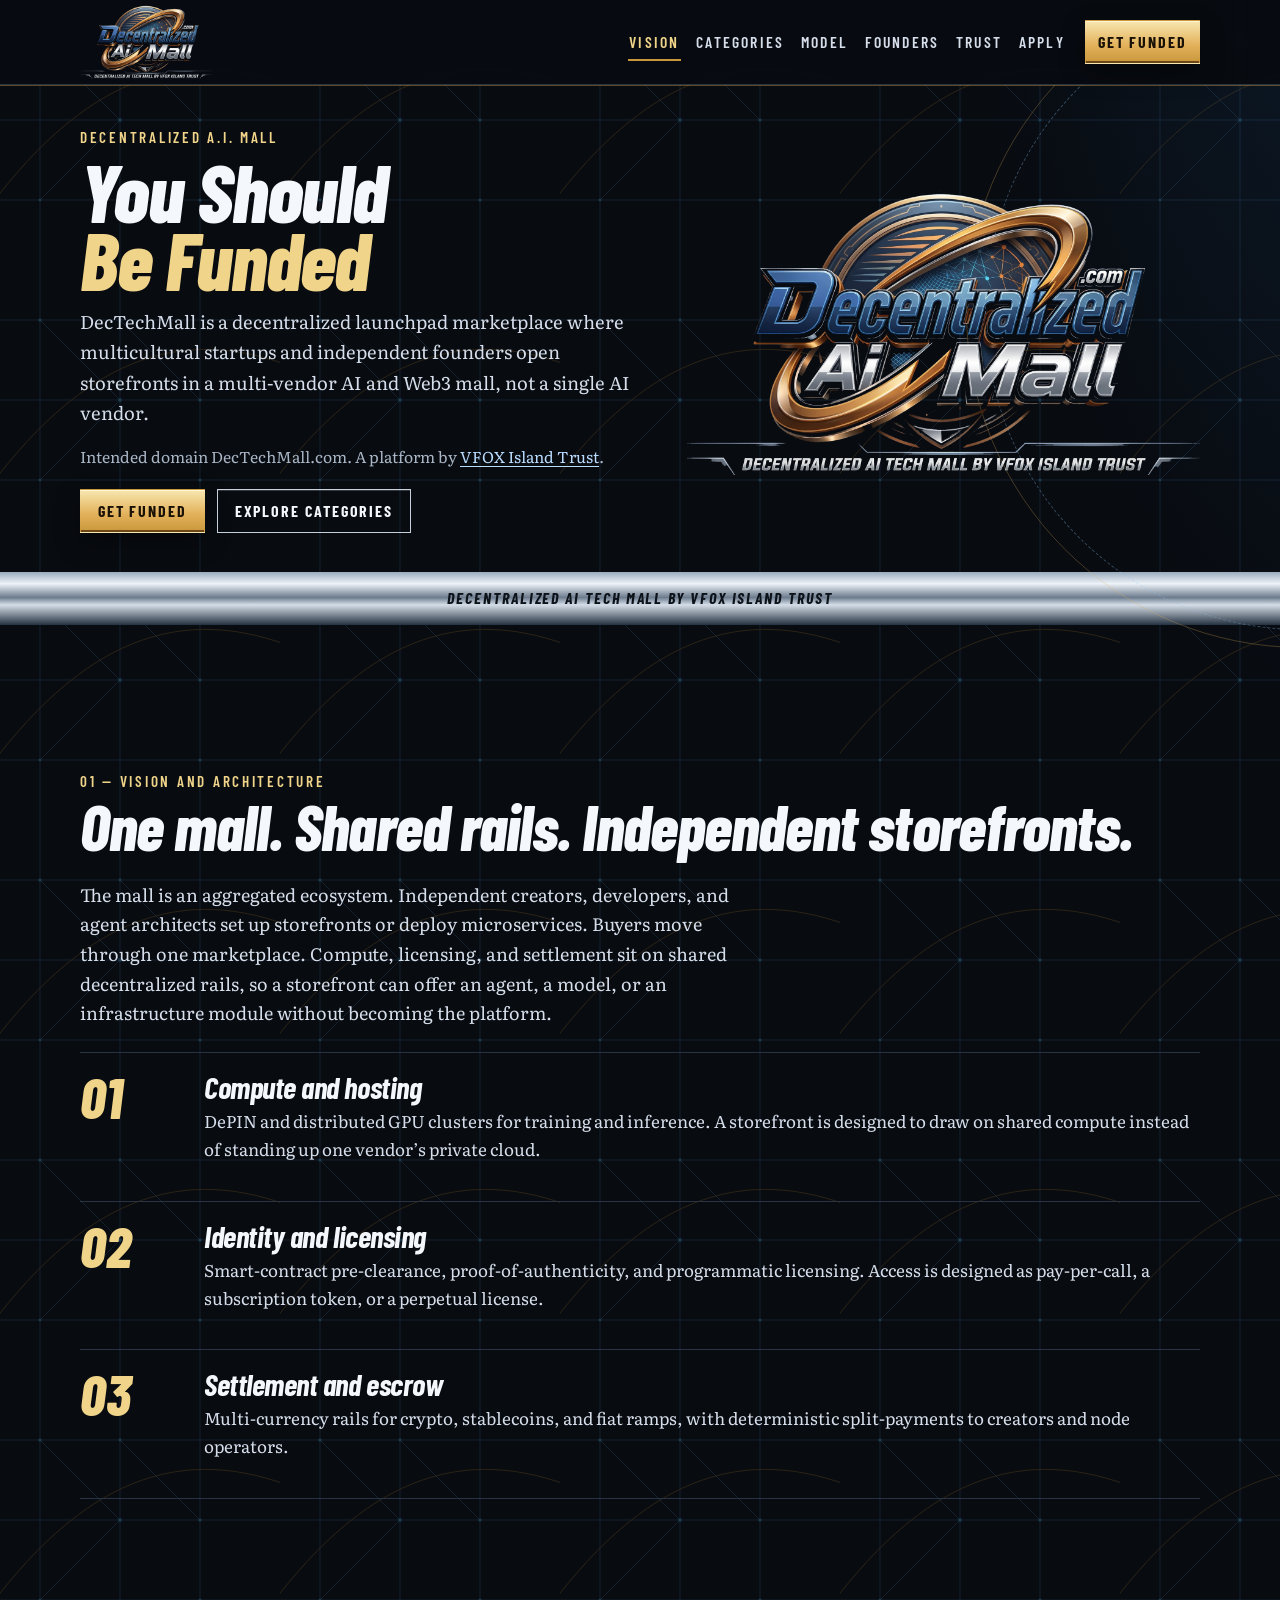
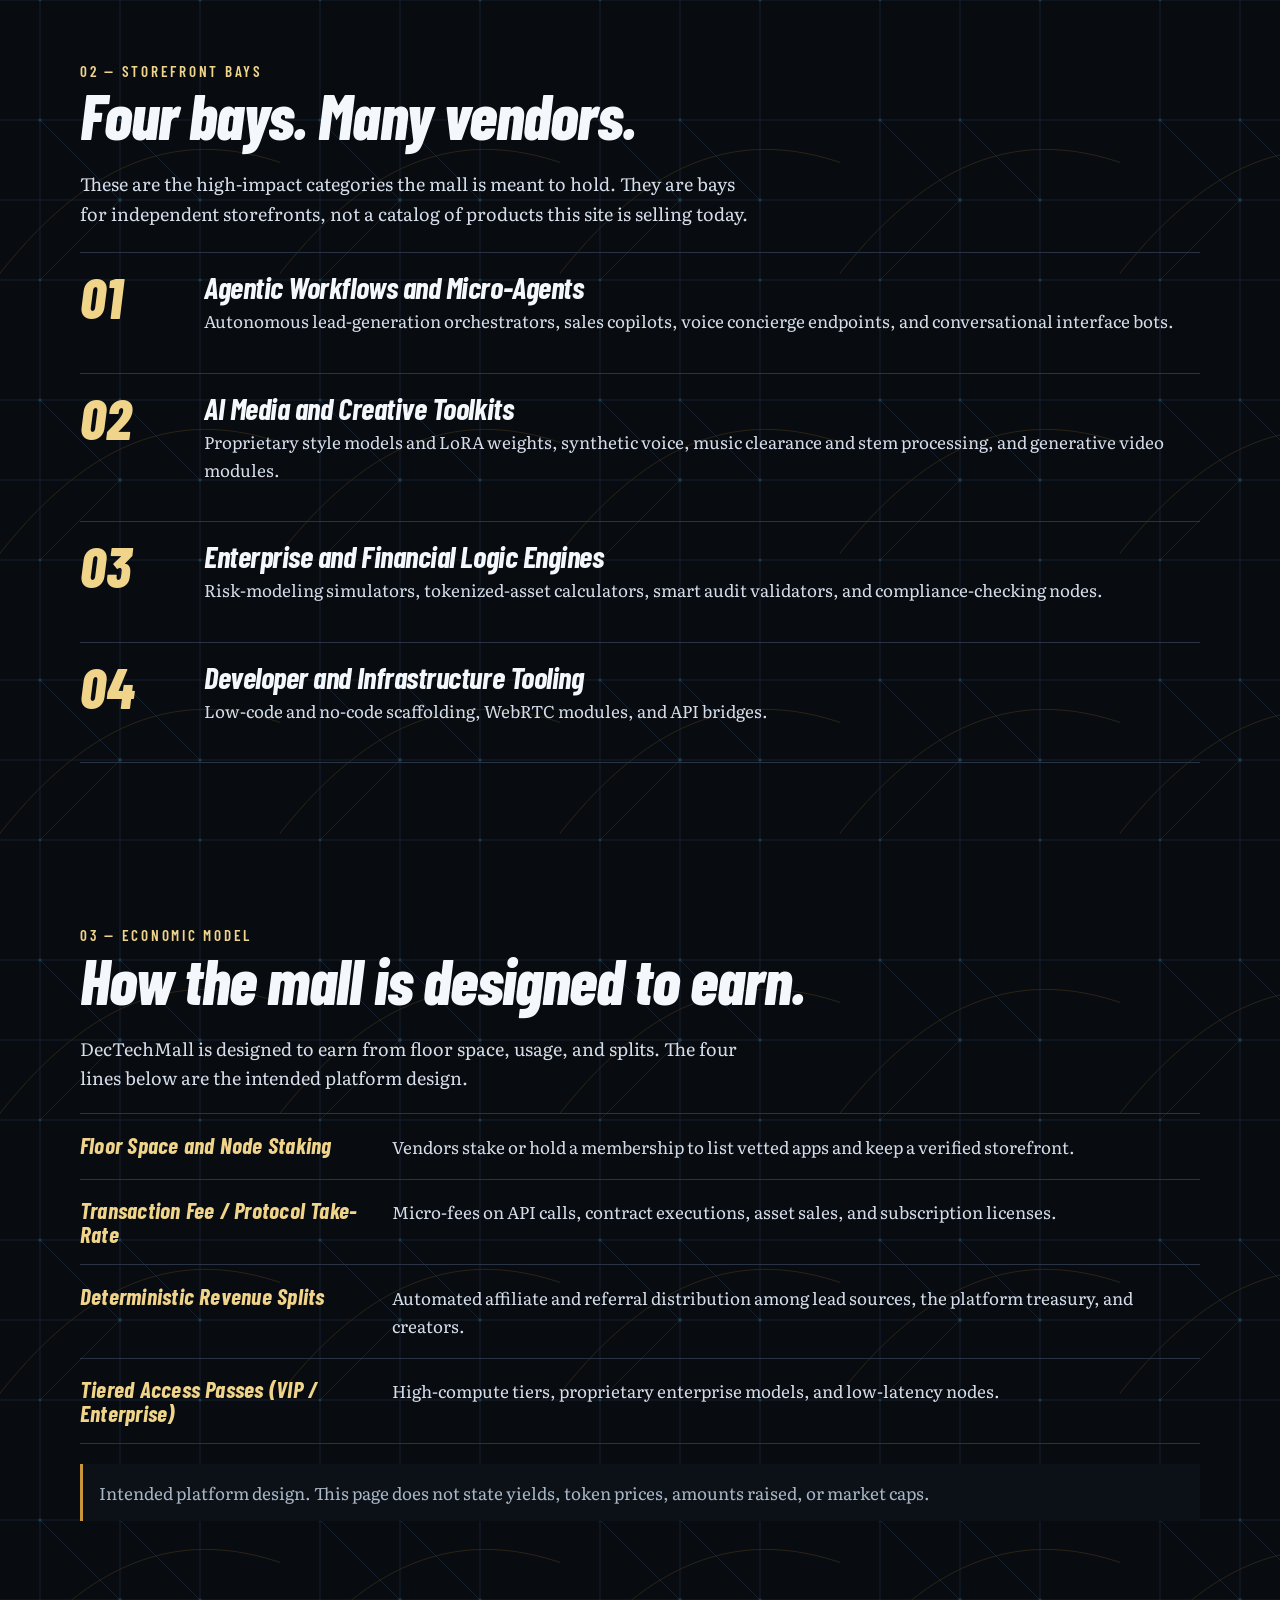
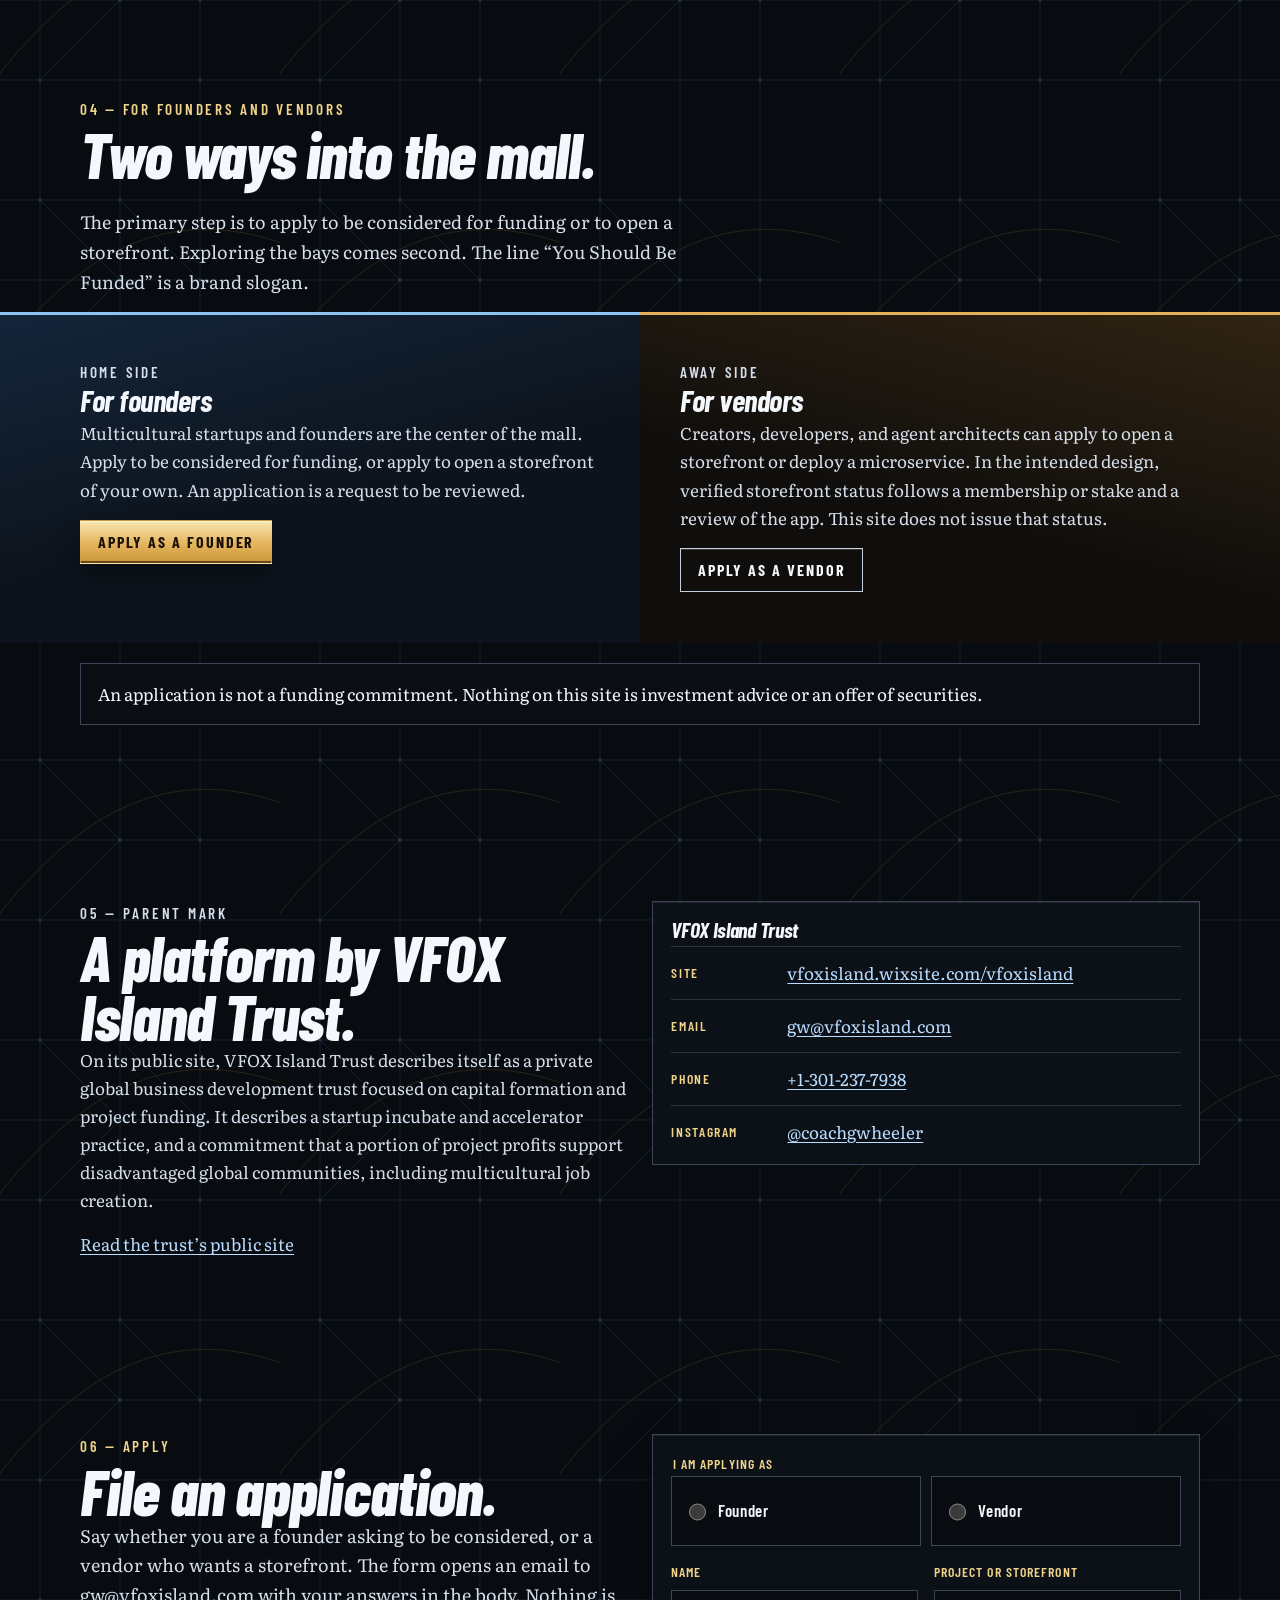
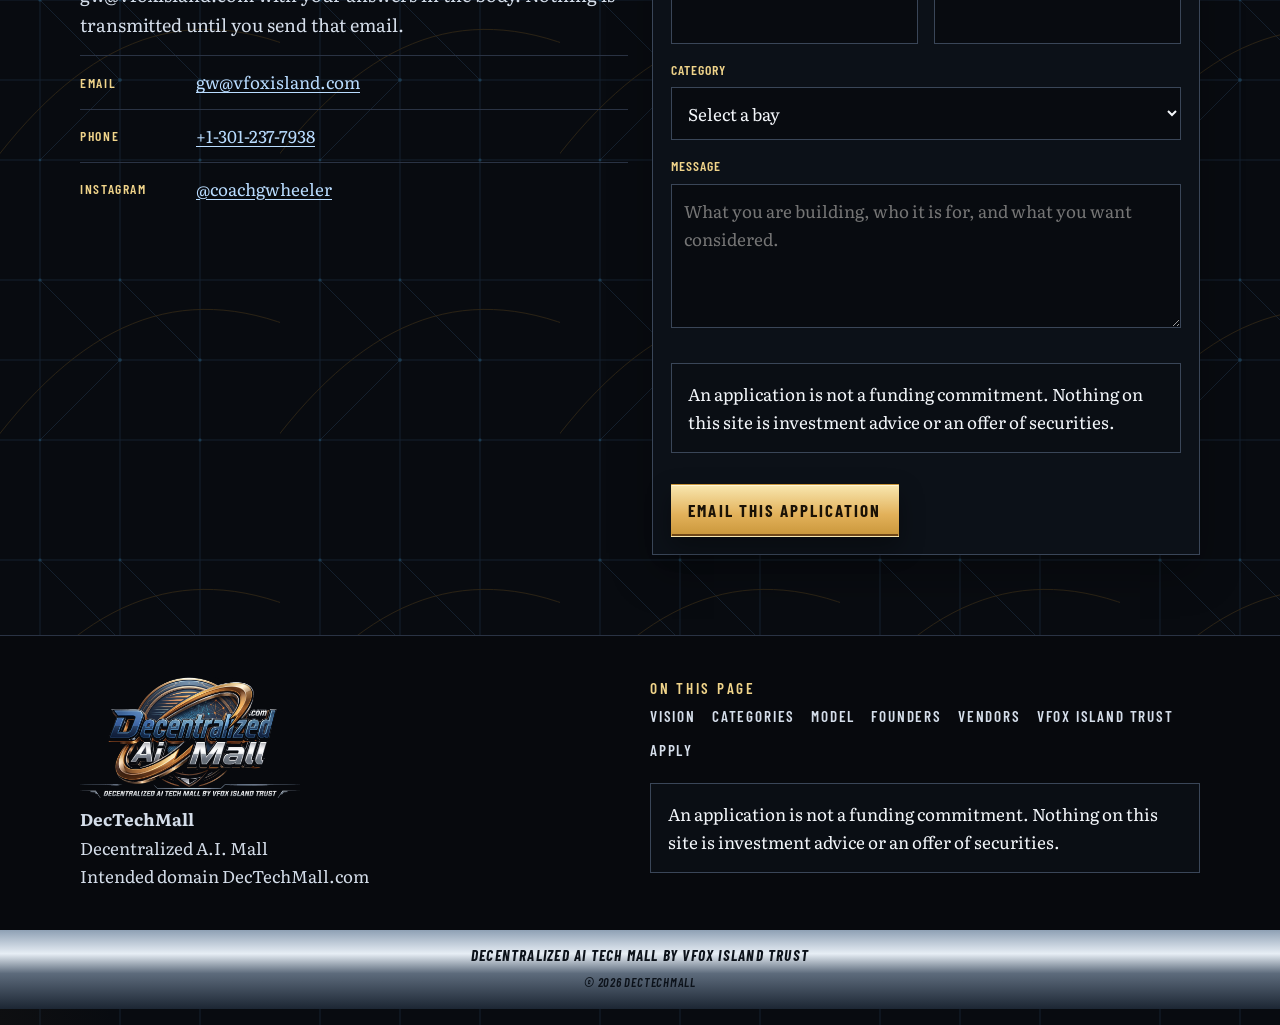
==== commit 1e00afb2: "Use the official DecTechMall logo raster Replace the stand-in crest with the supplied artwork in the" ====
--- a/index.html
+++ b/index.html
@@ -31,7 +31,7 @@
   <header class="site-header" id="top">
     <div class="header-bar">
       <a class="brand" href="#top">
-        <img src="assets/brand/crest-header.svg" width="280" height="128" alt="Decentralized Ai Mall crest, DecTechMall home">
+        <img src="assets/brand/logo.png" width="1680" height="933" alt="Official Decentralized Ai Mall logo, DecTechMall home: gold orbital ring, metallic blue and silver lettering, and the banner Decentralized AI Tech Mall by VFOX Island Trust.">
       </a>
       <button class="nav-toggle" type="button" aria-expanded="false" aria-controls="site-nav">
         <span class="nav-toggle-label">Menu</span>
@@ -65,7 +65,7 @@
           </div>
         </div>
         <div class="hero-mark">
-          <img src="assets/brand/crest.svg" width="1200" height="760" alt="Decentralized Ai Mall .com crest: gold orbital ring, metallic blue and silver lettering, and the banner Decentralized AI Tech Mall by VFOX Island Trust.">
+          <img src="assets/brand/logo.png" width="1680" height="933" alt="Official Decentralized Ai Mall logo: a gold orbital ring around metallic blue Decentralized and silver Ai Mall lettering, with .com and the banner Decentralized AI Tech Mall by VFOX Island Trust.">
         </div>
       </div>
       <p class="ribbon">Decentralized AI Tech Mall by VFOX Island Trust</p>
@@ -310,7 +310,7 @@
   <footer class="site-footer">
     <div class="wrap footer-grid">
       <div class="footer-brand">
-        <img src="assets/brand/crest-header.svg" width="220" height="100" alt="">
+        <img src="assets/brand/logo.png" width="1680" height="933" alt="Official Decentralized Ai Mall logo with a gold orbital ring and the VFOX Island Trust banner.">
         <p><strong>DecTechMall</strong><br>Decentralized A.I. Mall<br>Intended domain DecTechMall.com</p>
       </div>
       <div>
--- a/css/styles.css
+++ b/css/styles.css
@@ -189,8 +189,9 @@
   display: block;
   width: auto;
   height: auto;
-  max-height: 52px;
+  max-height: 58px;
   max-width: 100%;
+  object-fit: contain;
 }
 
 .nav-toggle {
@@ -353,8 +354,10 @@
 
 .hero-mark img {
   width: min(100%, 640px);
+  height: auto;
   display: block;
   margin-inline: auto;
+  object-fit: contain;
 }
 
 .hero-grid > *,
@@ -715,8 +718,9 @@
 }
 
 .footer-brand img {
-  height: 72px;
-  width: auto;
+  height: auto;
+  width: min(100%, 220px);
+  object-fit: contain;
 }
 
 .footer-nav {
@@ -797,8 +801,8 @@
   }
 
   .brand img {
-    max-height: 68px;
-    max-width: none;
+    max-height: 74px;
+    max-width: 280px;
   }
 
   .nav-toggle {
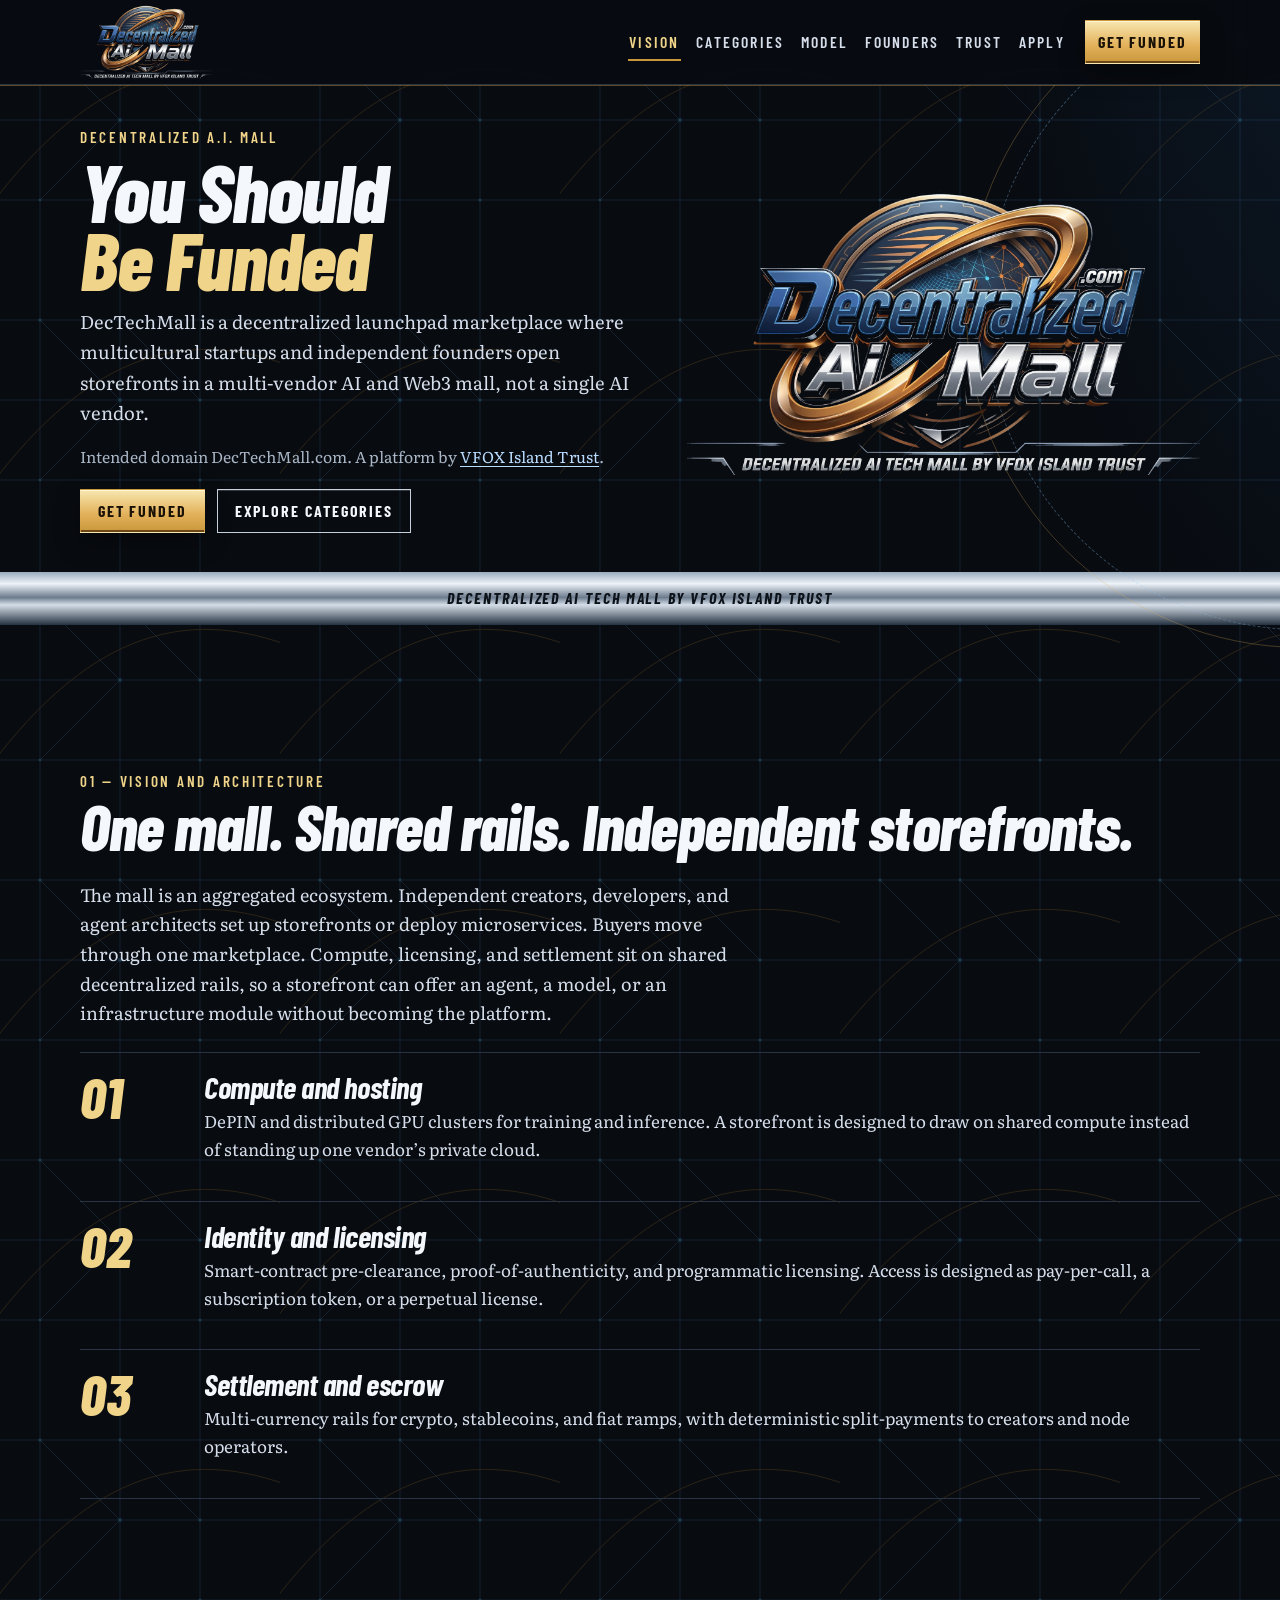
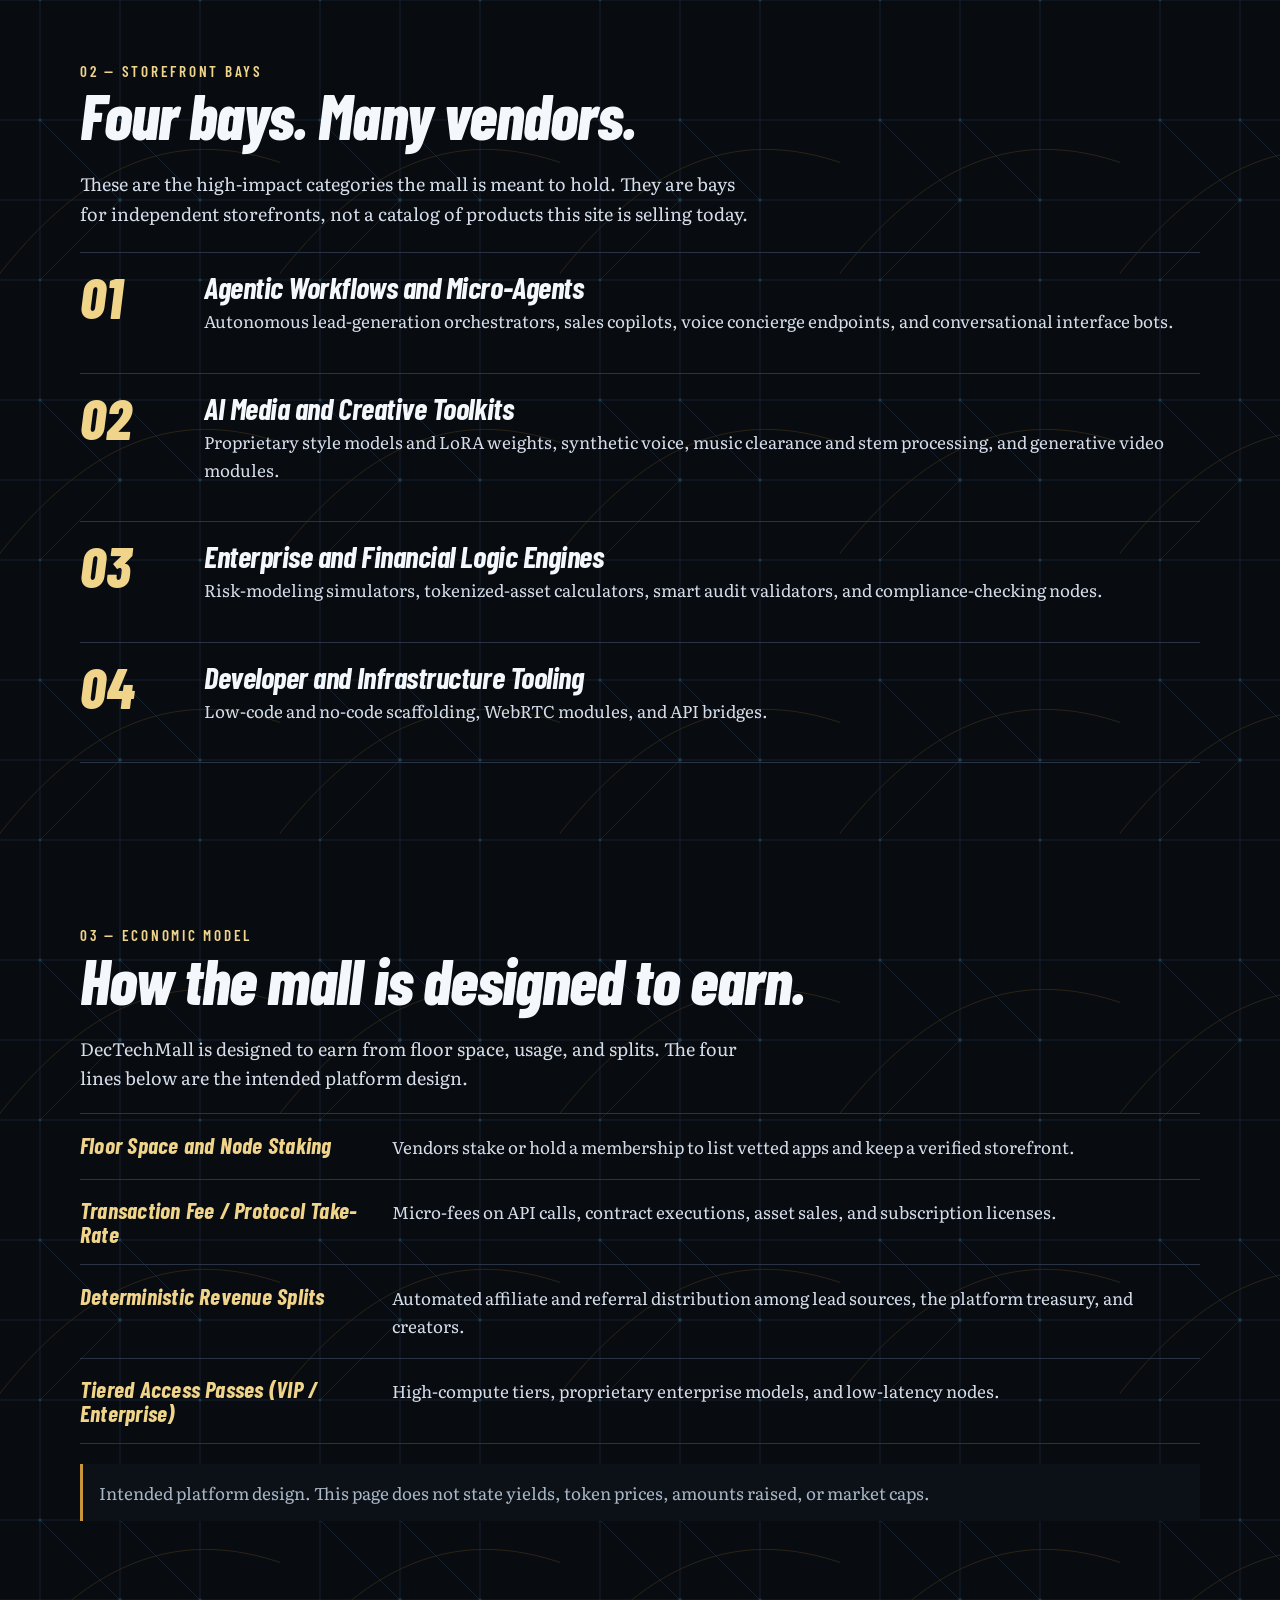
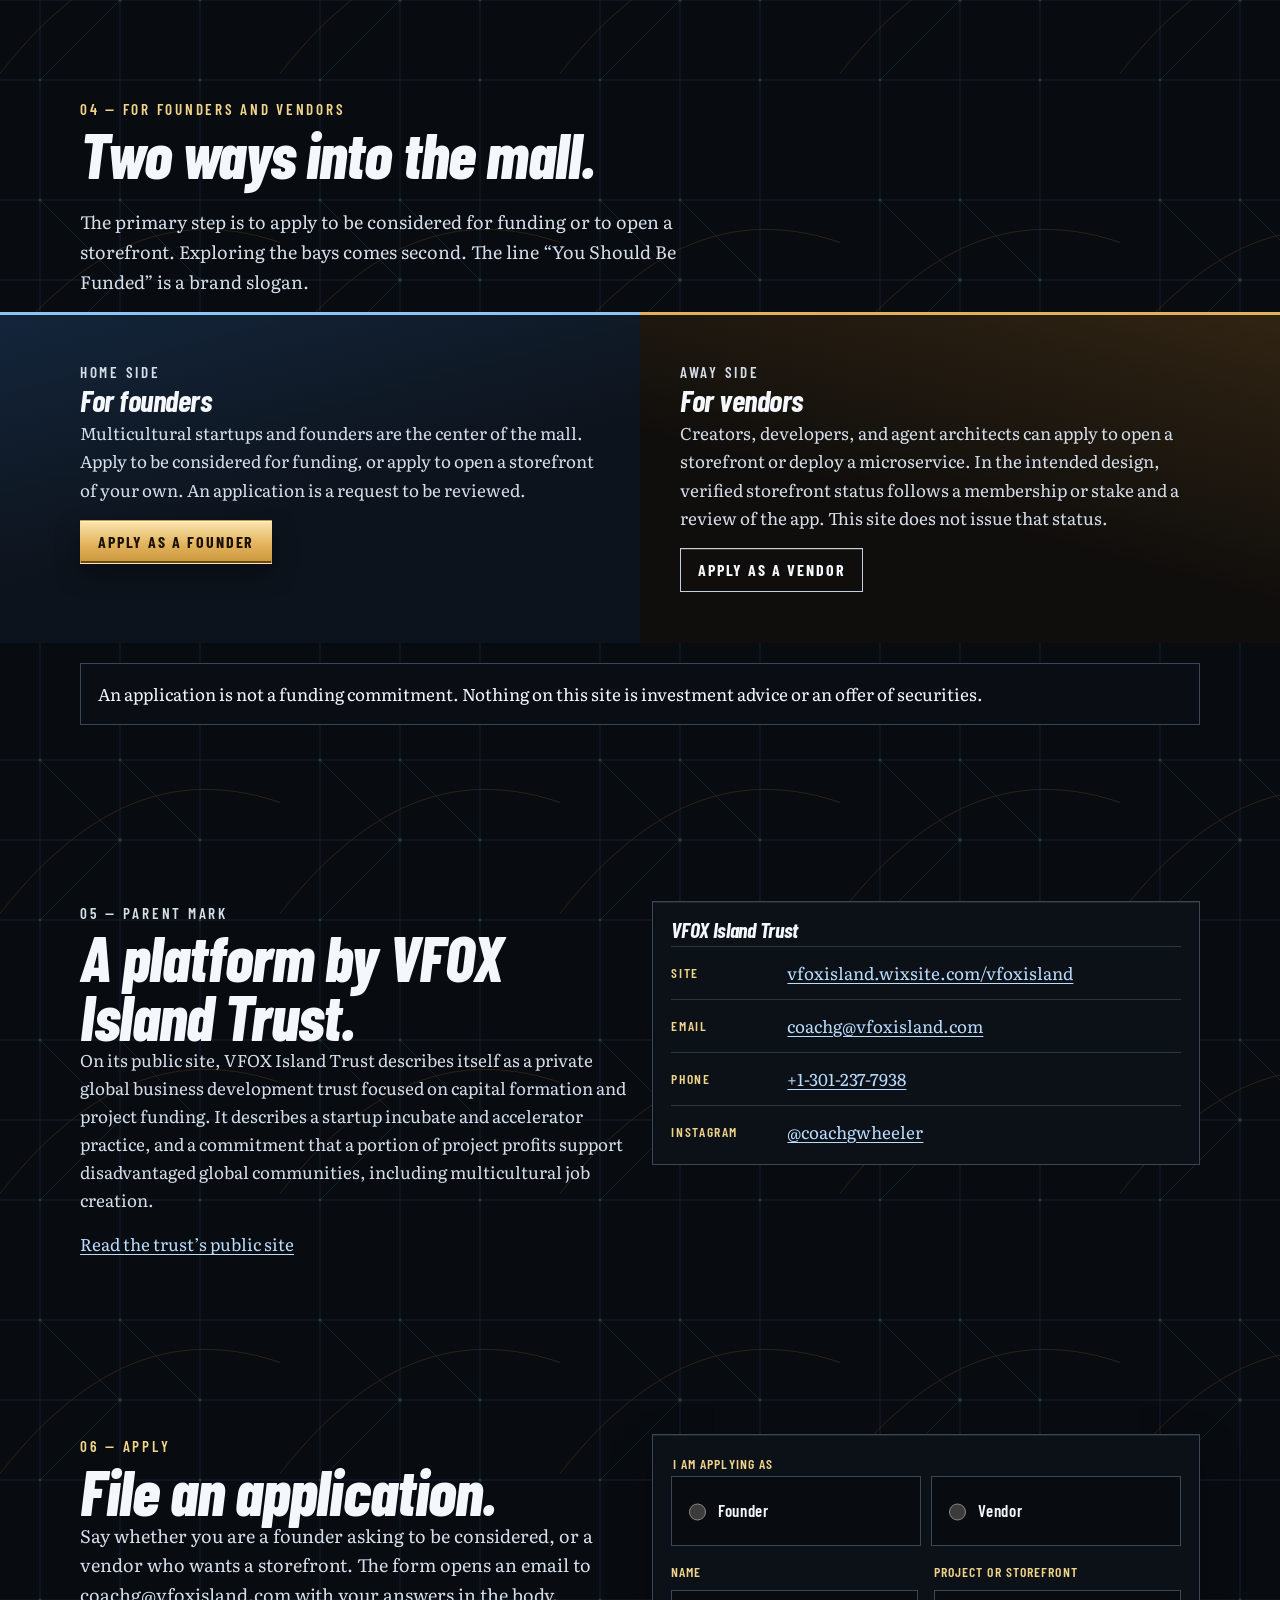
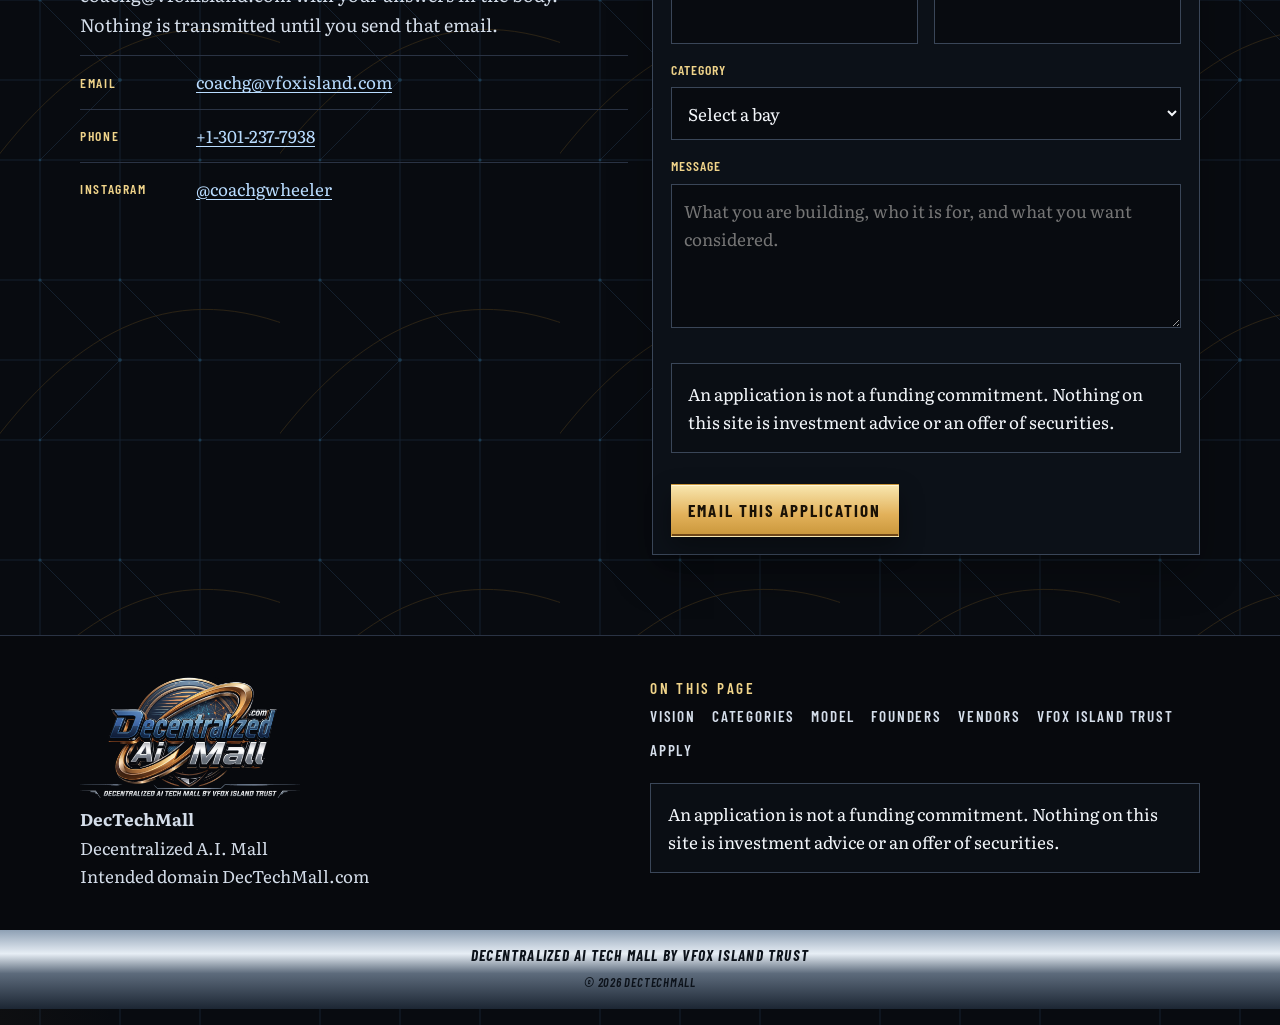
==== commit 53c8e347: "Point applications to coachg@vfoxisland.com Replace the public contact address in the form, Trust se" ====
--- a/index.html
+++ b/index.html
@@ -217,7 +217,7 @@
             </li>
             <li>
               <span>Email</span>
-              <a href="mailto:gw@vfoxisland.com">gw@vfoxisland.com</a>
+              <a href="mailto:coachg@vfoxisland.com">coachg@vfoxisland.com</a>
             </li>
             <li>
               <span>Phone</span>
@@ -237,11 +237,11 @@
         <div>
           <p class="kicker">06 — Apply</p>
           <h2 id="apply-title">File an application.</h2>
-          <p class="lede">Say whether you are a founder asking to be considered, or a vendor who wants a storefront. The form opens an email to gw@vfoxisland.com with your answers in the body. Nothing is transmitted until you send that email.</p>
+          <p class="lede">Say whether you are a founder asking to be considered, or a vendor who wants a storefront. The form opens an email to coachg@vfoxisland.com with your answers in the body. Nothing is transmitted until you send that email.</p>
           <ul class="contact-list">
             <li>
               <span>Email</span>
-              <a href="mailto:gw@vfoxisland.com">gw@vfoxisland.com</a>
+              <a href="mailto:coachg@vfoxisland.com">coachg@vfoxisland.com</a>
             </li>
             <li>
               <span>Phone</span>
@@ -255,9 +255,9 @@
         </div>
         <div class="form-plate">
           <noscript>
-            <p>JavaScript is off, so the form cannot assemble the email. Write to <a href="mailto:gw@vfoxisland.com">gw@vfoxisland.com</a> with your name, project, category, whether you are a founder or a vendor, and a short note.</p>
+            <p>JavaScript is off, so the form cannot assemble the email. Write to <a href="mailto:coachg@vfoxisland.com">coachg@vfoxisland.com</a> with your name, project, category, whether you are a founder or a vendor, and a short note.</p>
           </noscript>
-          <form id="apply-form" action="mailto:gw@vfoxisland.com" method="post" enctype="text/plain" novalidate>
+          <form id="apply-form" action="mailto:coachg@vfoxisland.com" method="post" enctype="text/plain" novalidate>
             <div id="form-errors" class="form-errors" role="alert" tabindex="-1" hidden>
               <strong>The application needs a few details.</strong>
               <ul></ul>
@@ -299,7 +299,7 @@
               <button class="btn btn-gold" type="submit">Email this application</button>
             </div>
             <p id="form-status" class="form-status" hidden>
-              Your email app should open with this application addressed to gw@vfoxisland.com. If it does not, use <a id="mailto-fallback" href="mailto:gw@vfoxisland.com">this email link</a>.
+              Your email app should open with this application addressed to coachg@vfoxisland.com. If it does not, use <a id="mailto-fallback" href="mailto:coachg@vfoxisland.com">this email link</a>.
             </p>
           </form>
         </div>
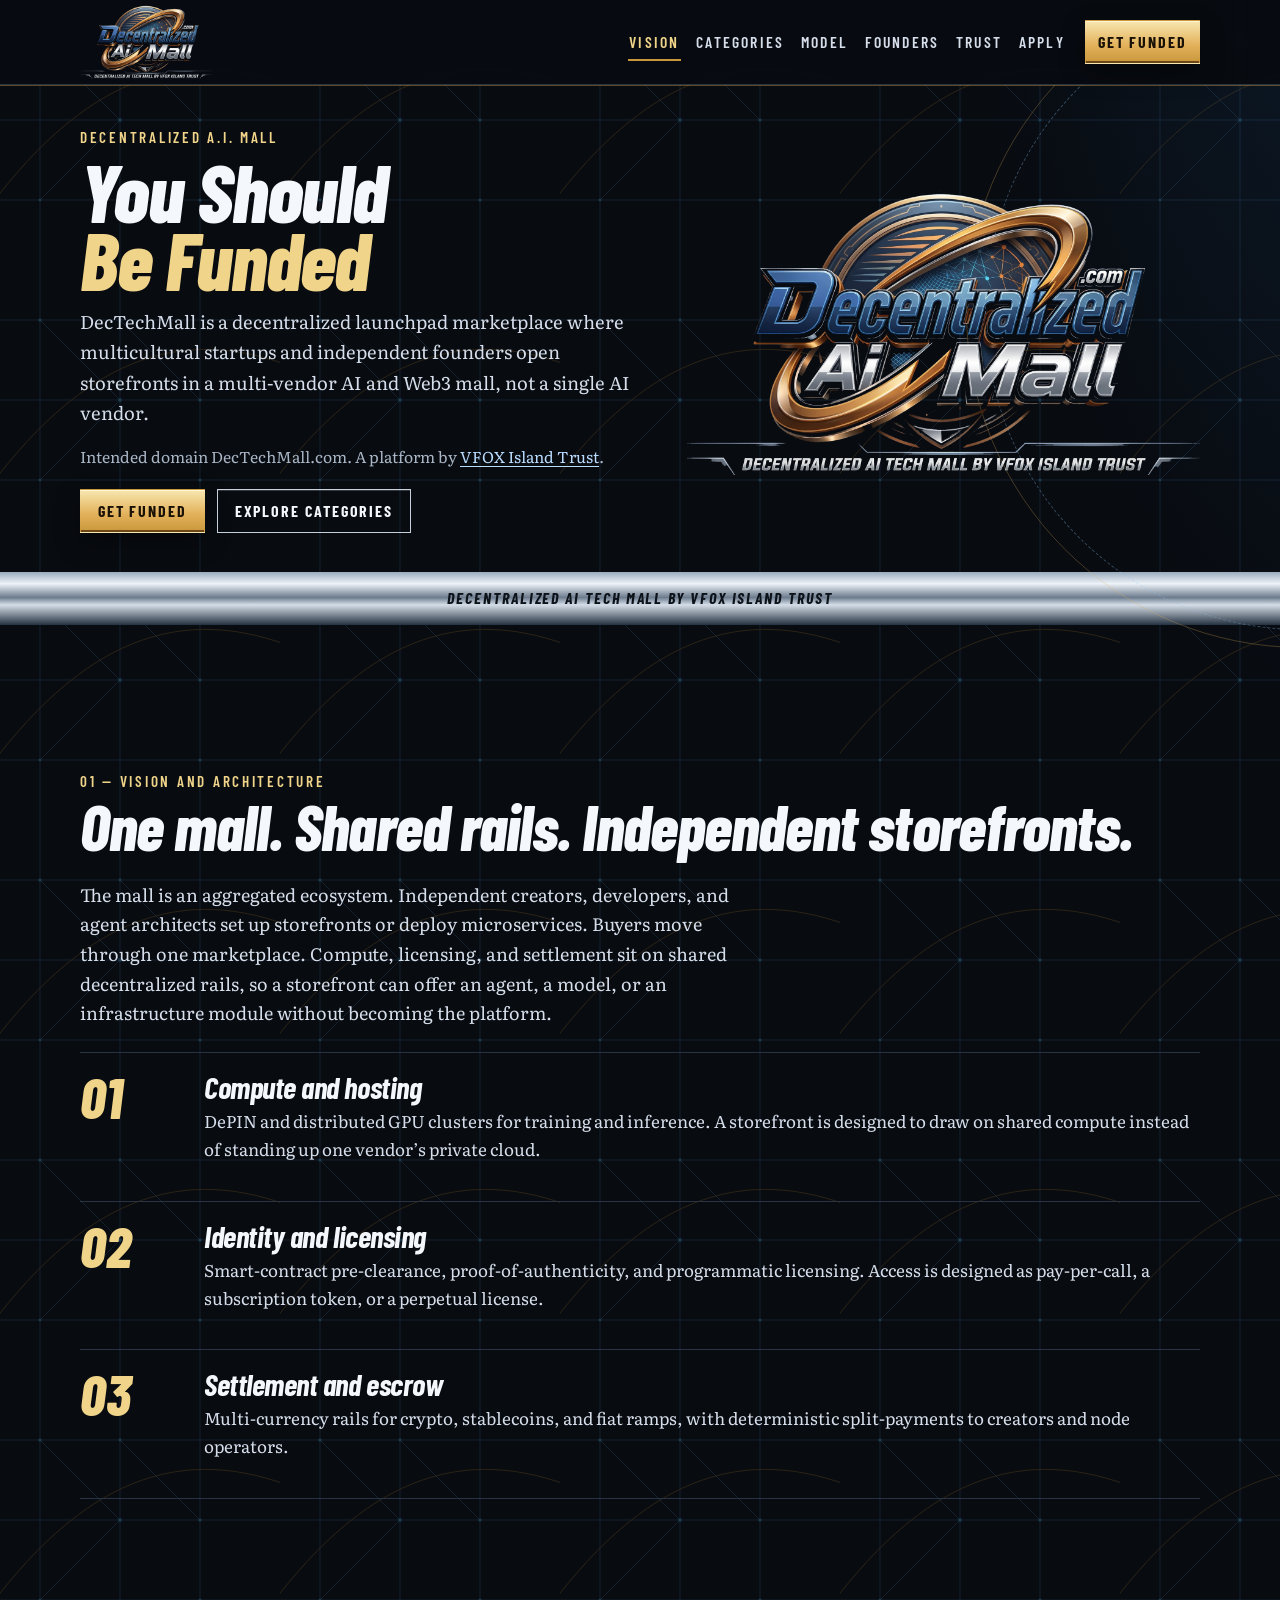
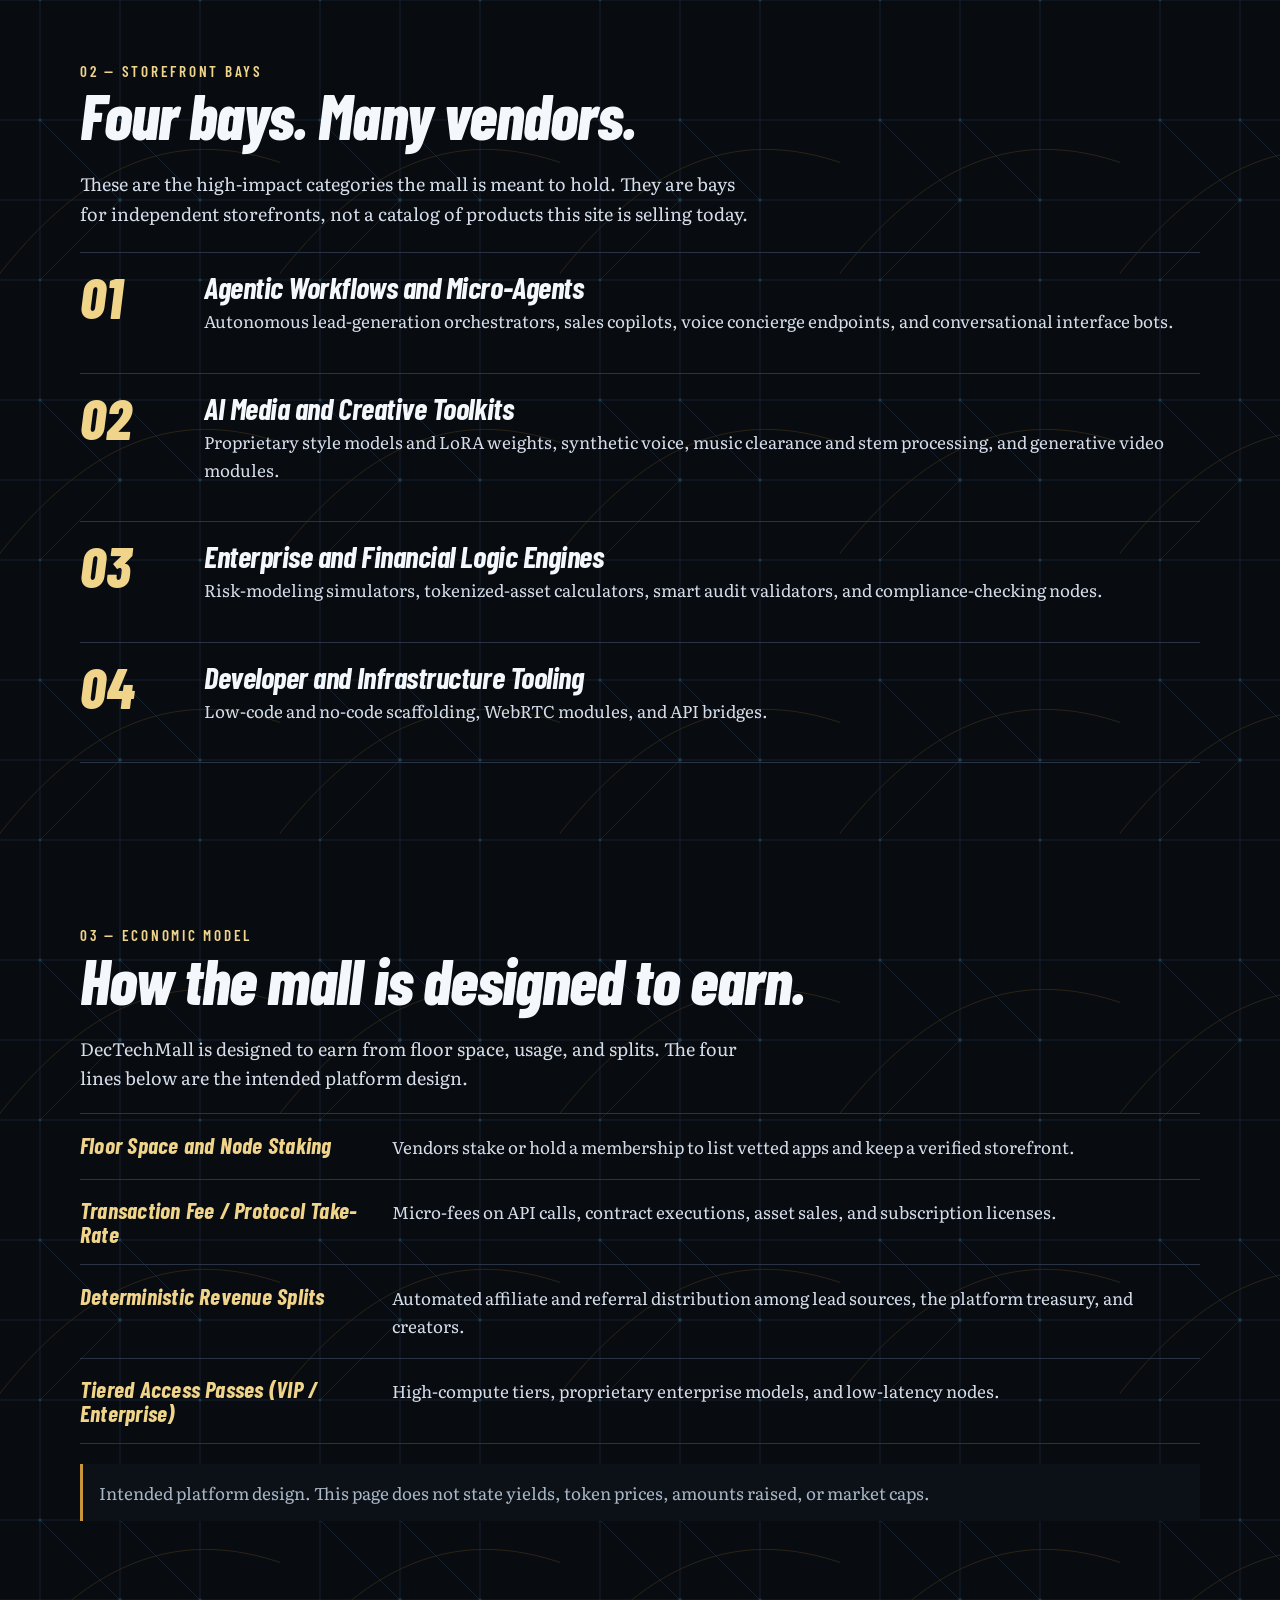
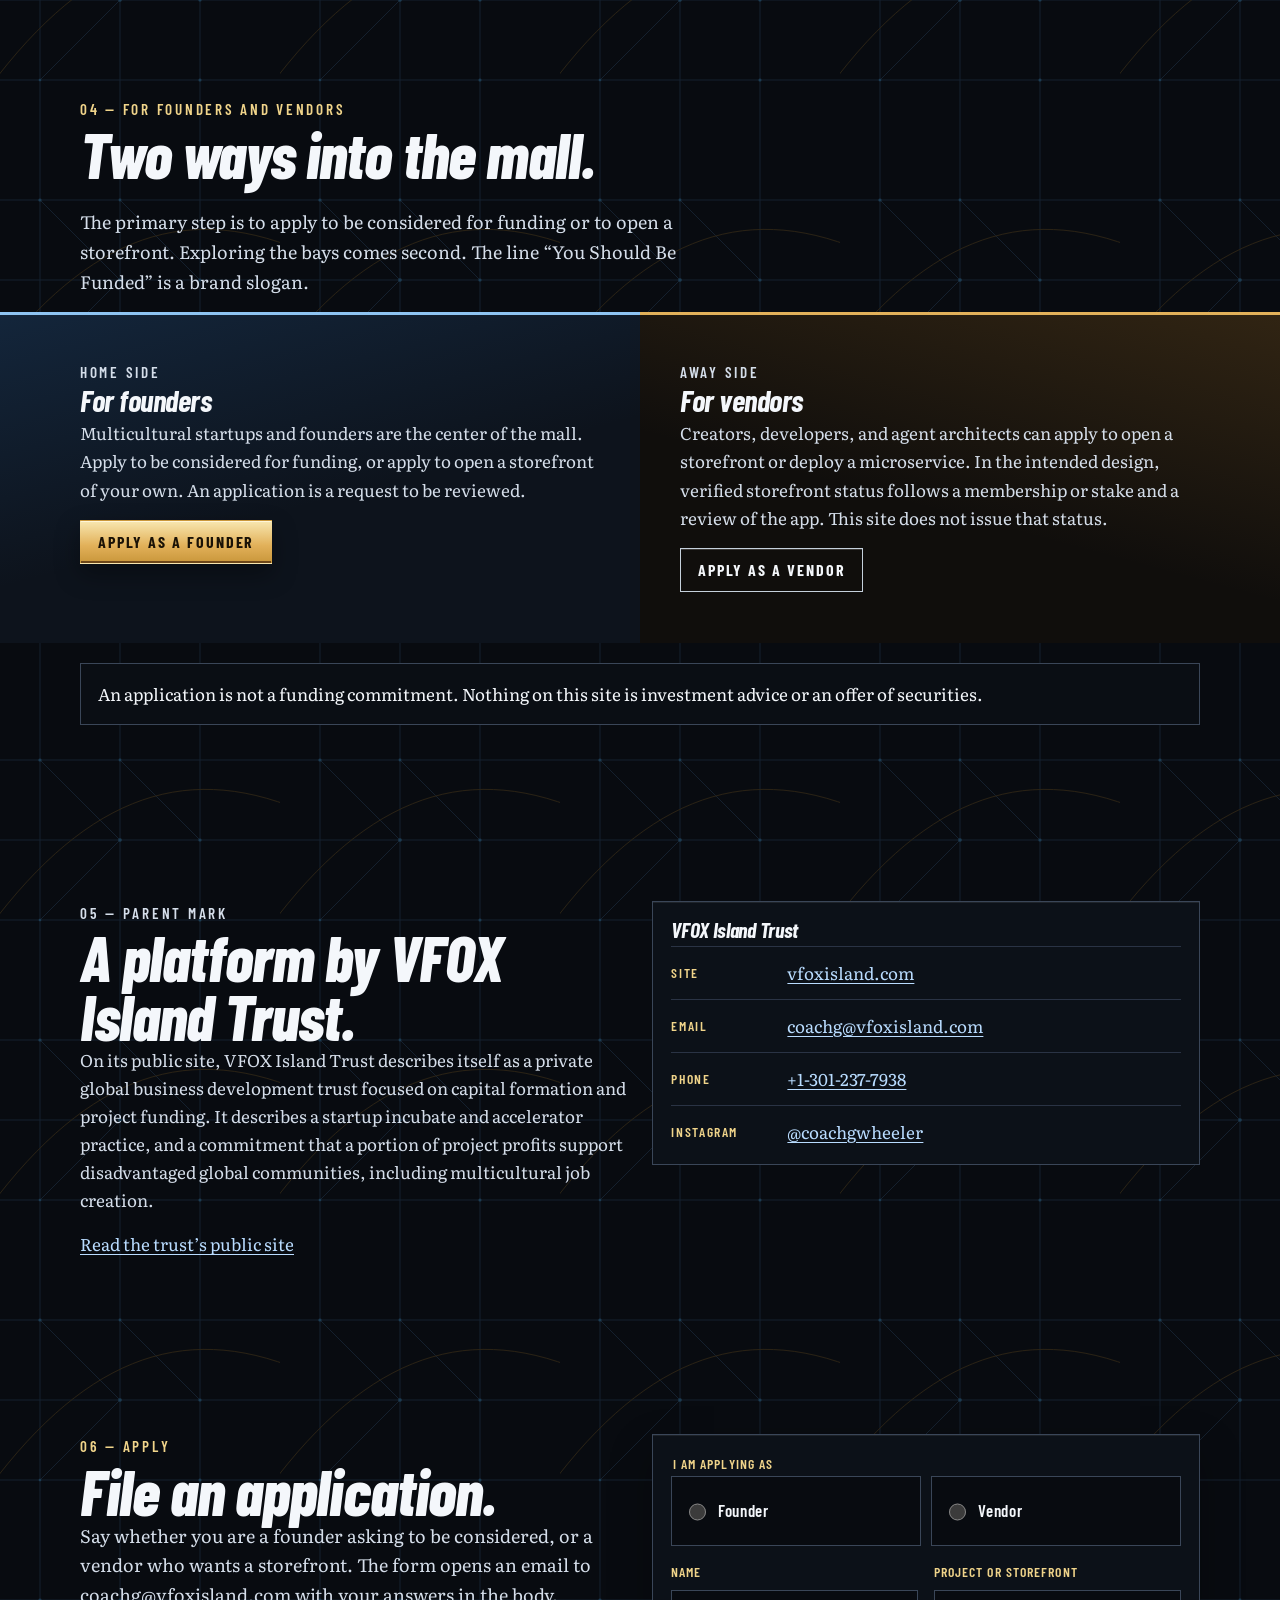
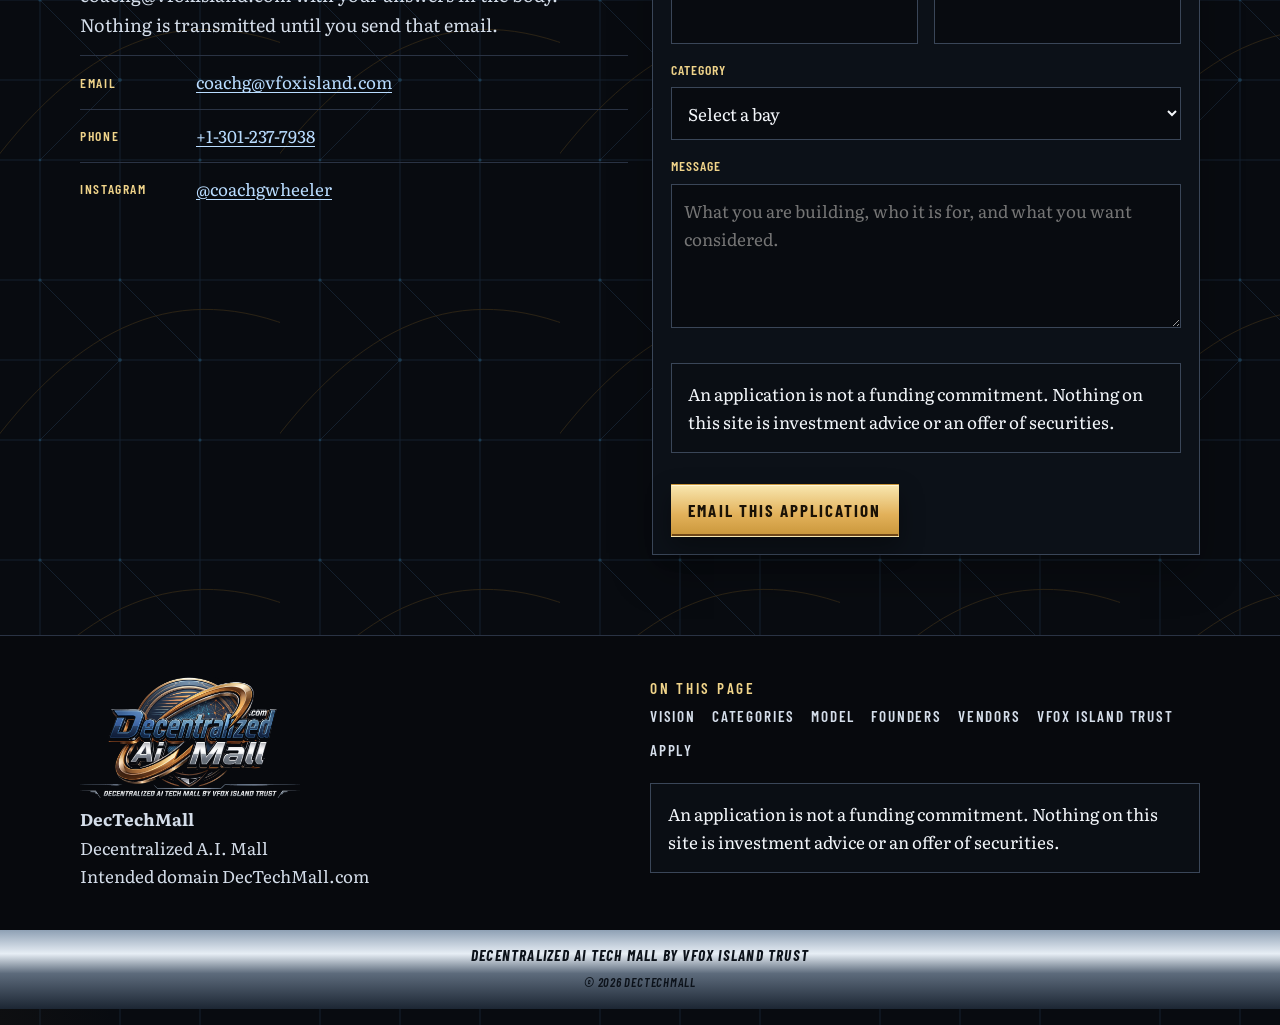
==== commit 44e61cb8: "Point VFOX Island Trust links to vfoxisland.com" ====
--- a/index.html
+++ b/index.html
@@ -58,7 +58,7 @@
           <p class="kicker">Decentralized A.I. Mall</p>
           <h1 class="slogan" id="slogan">You Should<br><span>Be Funded</span></h1>
           <p class="hero-lead">DecTechMall is a decentralized launchpad marketplace where multicultural startups and independent founders open storefronts in a multi-vendor AI and Web3 mall, not a single AI vendor.</p>
-          <p class="hero-meta">Intended domain DecTechMall.com. A platform by <a href="https://vfoxisland.wixsite.com/vfoxisland" target="_blank" rel="noopener noreferrer">VFOX Island Trust<span class="sr-only"> (opens in a new tab)</span></a>.</p>
+          <p class="hero-meta">Intended domain DecTechMall.com. A platform by <a href="https://vfoxisland.com" target="_blank" rel="noopener noreferrer">VFOX Island Trust<span class="sr-only"> (opens in a new tab)</span></a>.</p>
           <div class="hero-actions">
             <a class="btn btn-gold" href="#apply">Get Funded</a>
             <a class="btn btn-metal" href="#categories">Explore categories</a>
@@ -206,14 +206,14 @@
           <p class="kicker">05 — Parent mark</p>
           <h2 id="trust-title">A platform by VFOX Island Trust.</h2>
           <p>On its public site, VFOX Island Trust describes itself as a private global business development trust focused on capital formation and project funding. It describes a startup incubate and accelerator practice, and a commitment that a portion of project profits support disadvantaged global communities, including multicultural job creation.</p>
-          <p><a href="https://vfoxisland.wixsite.com/vfoxisland" target="_blank" rel="noopener noreferrer">Read the trust’s public site<span class="sr-only"> (opens in a new tab)</span></a></p>
+          <p><a href="https://vfoxisland.com" target="_blank" rel="noopener noreferrer">Read the trust’s public site<span class="sr-only"> (opens in a new tab)</span></a></p>
         </div>
         <aside class="contact-plate" aria-labelledby="contact-title">
           <h3 id="contact-title">VFOX Island Trust</h3>
           <ul class="contact-list">
             <li>
               <span>Site</span>
-              <a href="https://vfoxisland.wixsite.com/vfoxisland" target="_blank" rel="noopener noreferrer">vfoxisland.wixsite.com/vfoxisland<span class="sr-only"> (opens in a new tab)</span></a>
+              <a href="https://vfoxisland.com" target="_blank" rel="noopener noreferrer">vfoxisland.com<span class="sr-only"> (opens in a new tab)</span></a>
             </li>
             <li>
               <span>Email</span>
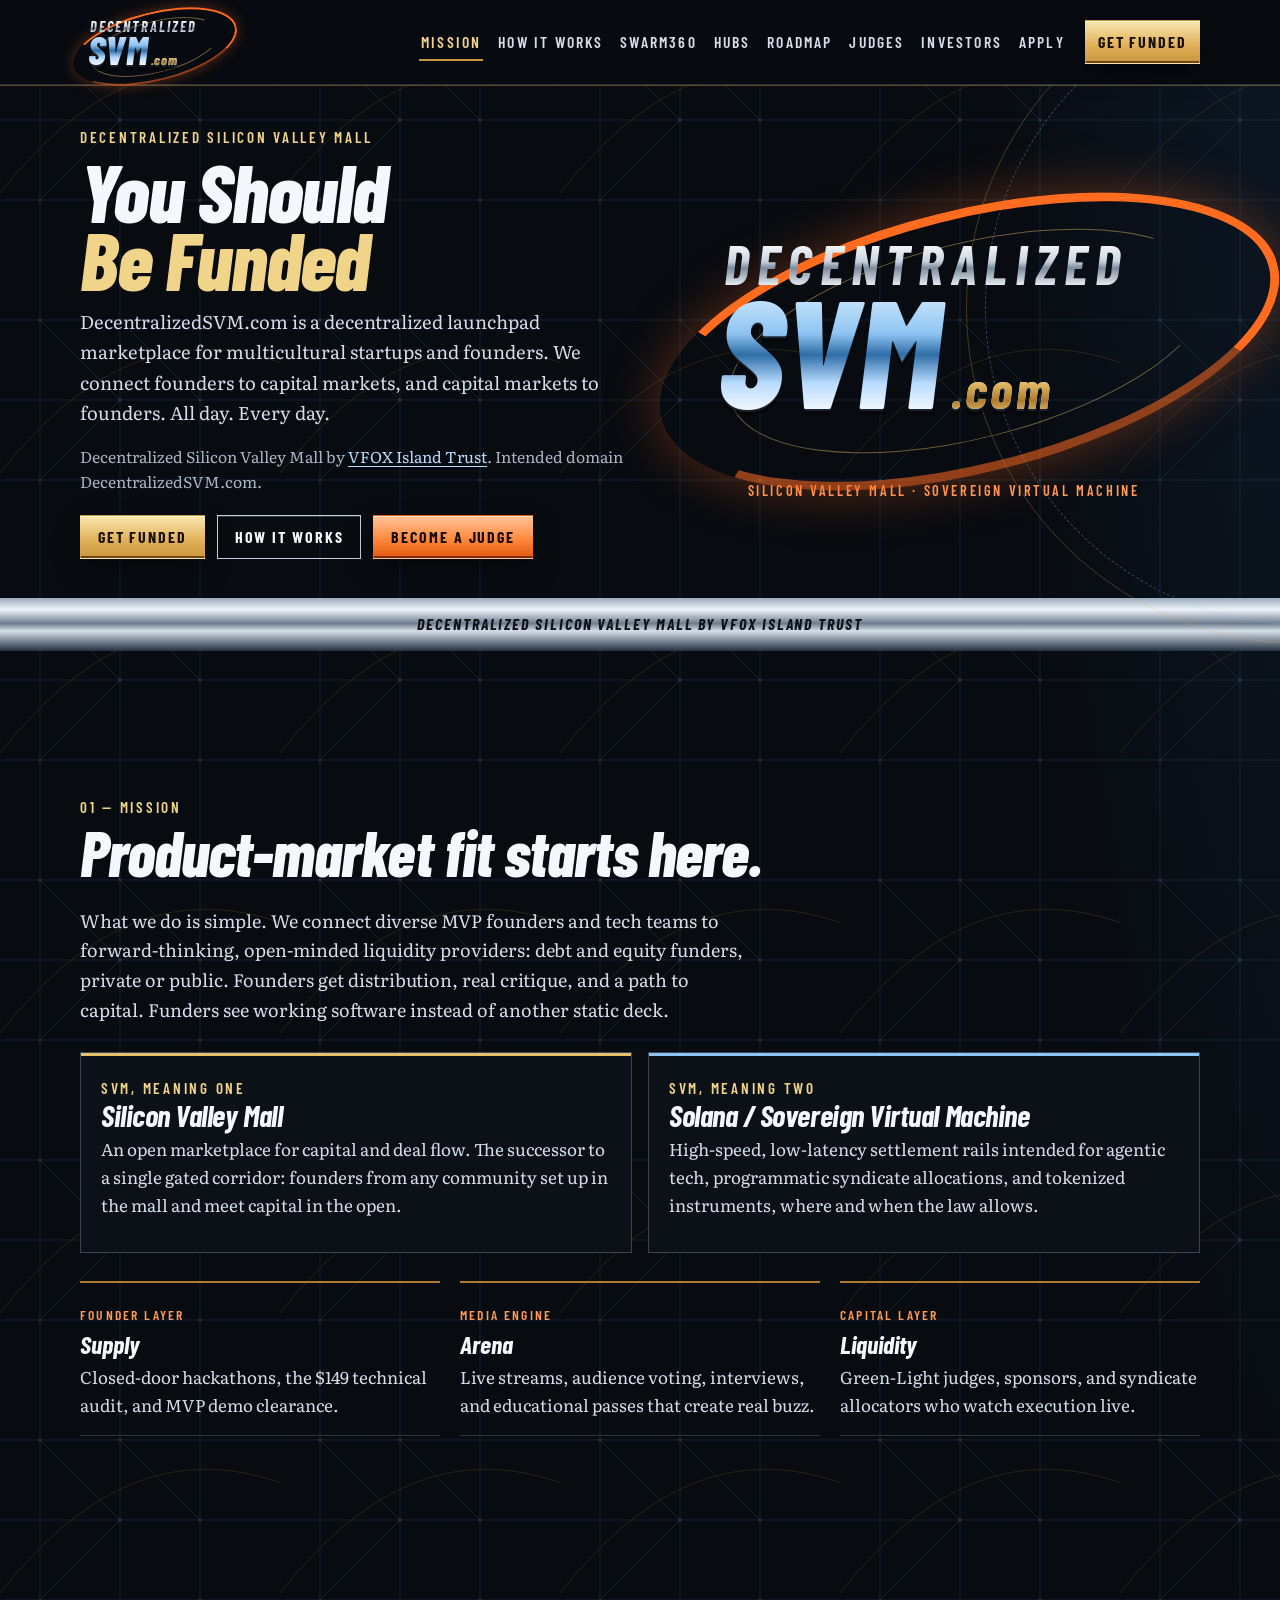
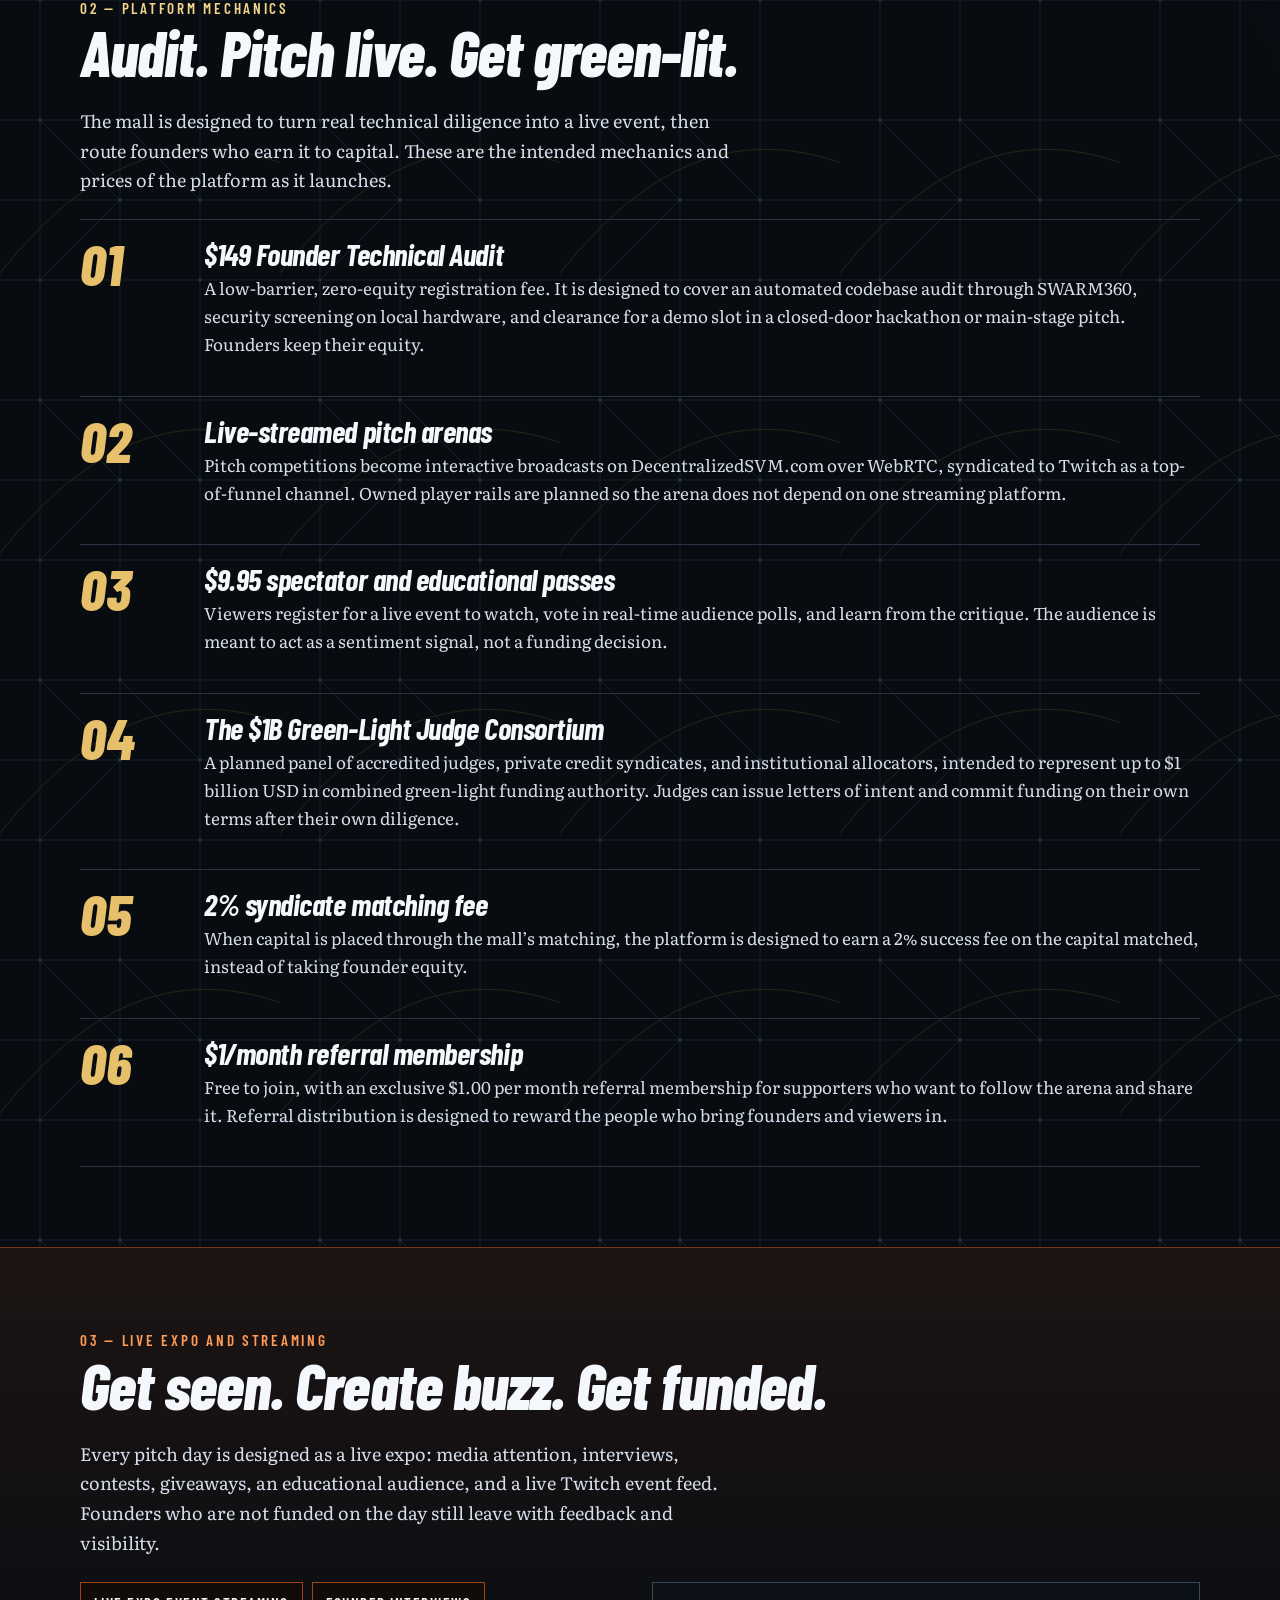
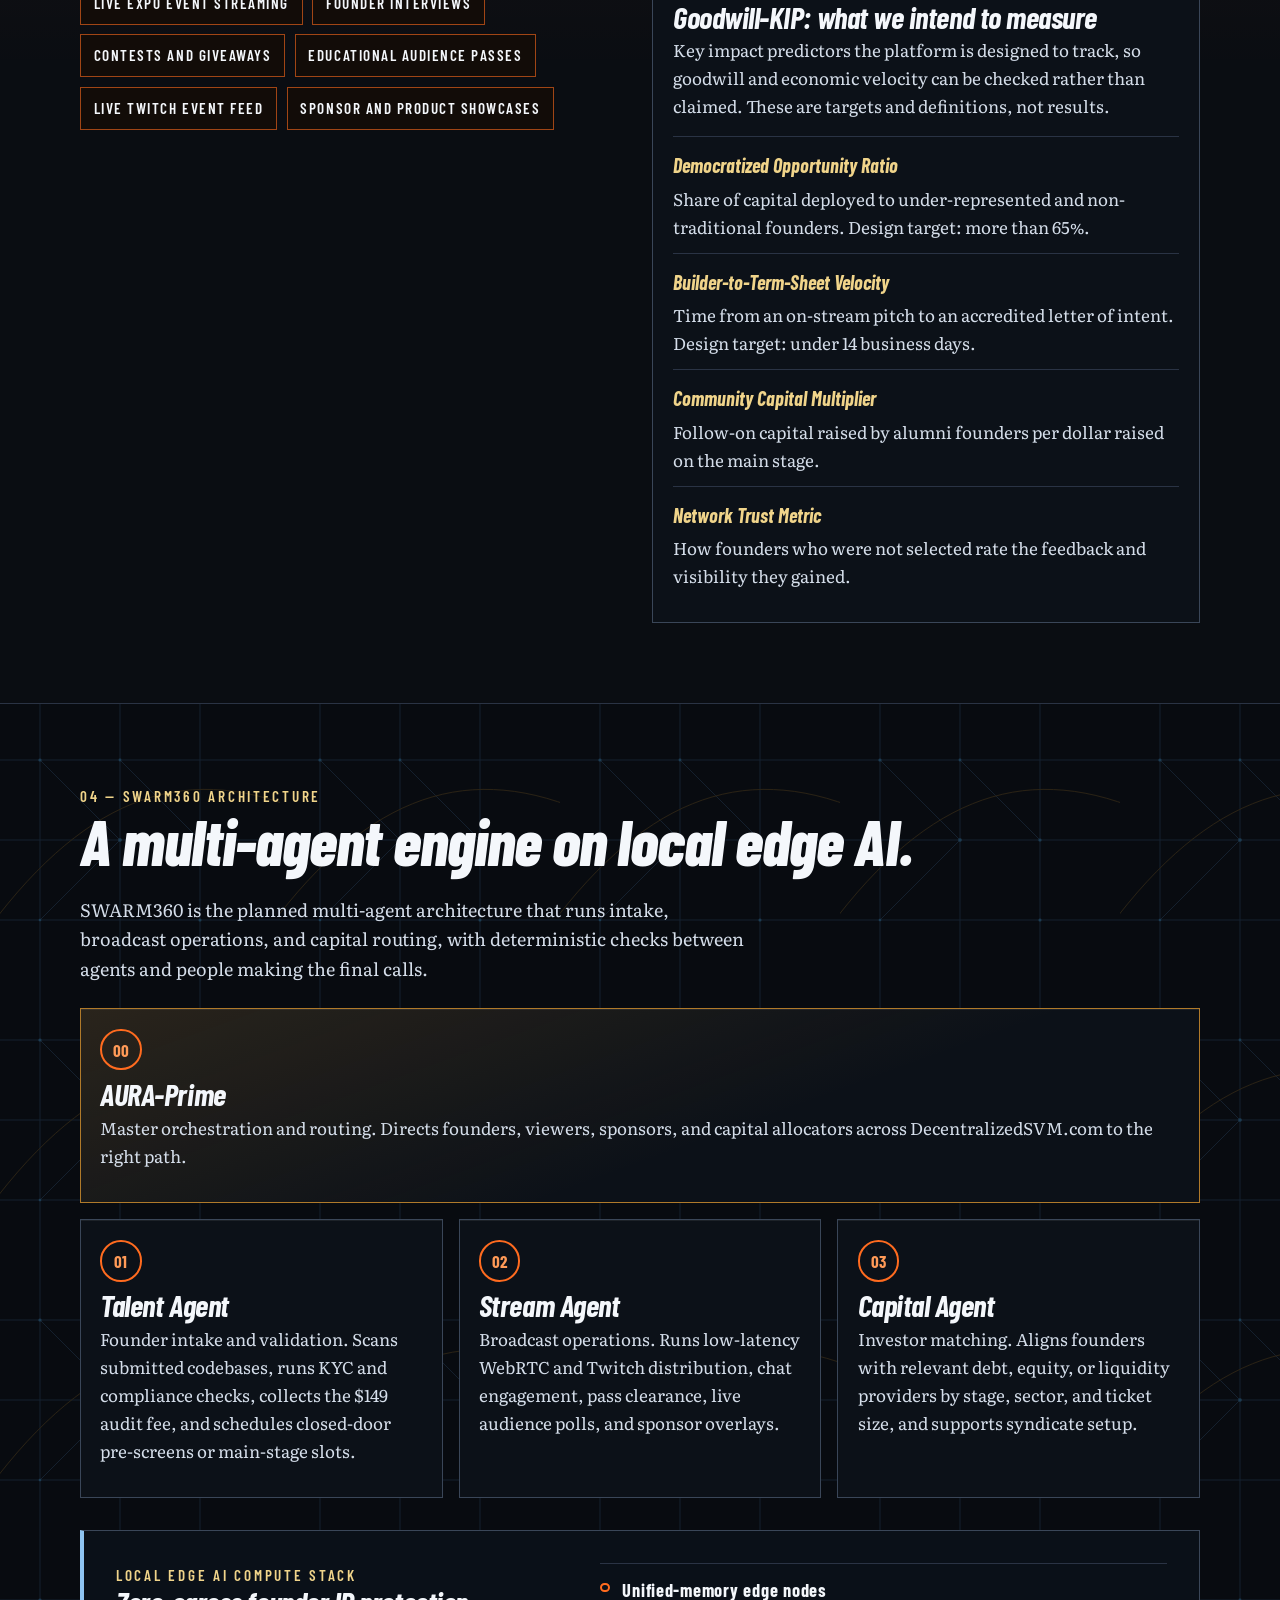
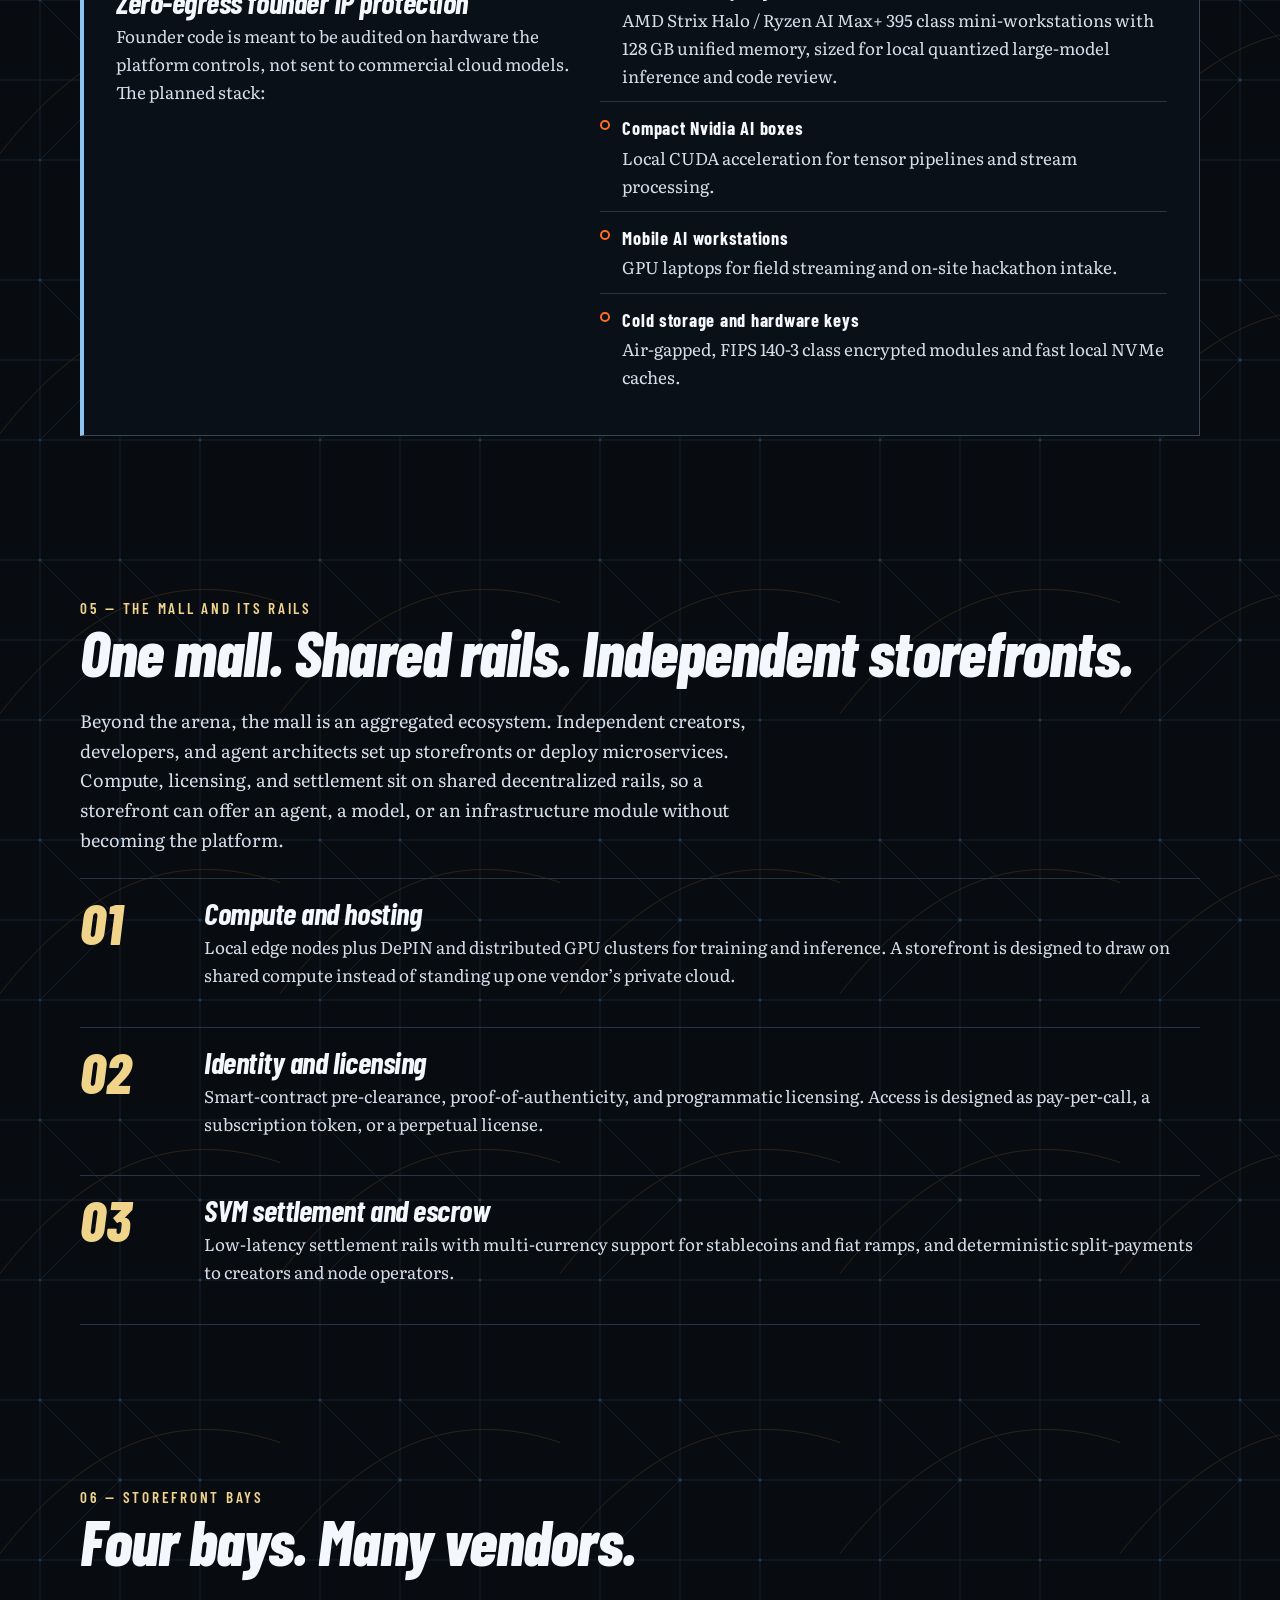
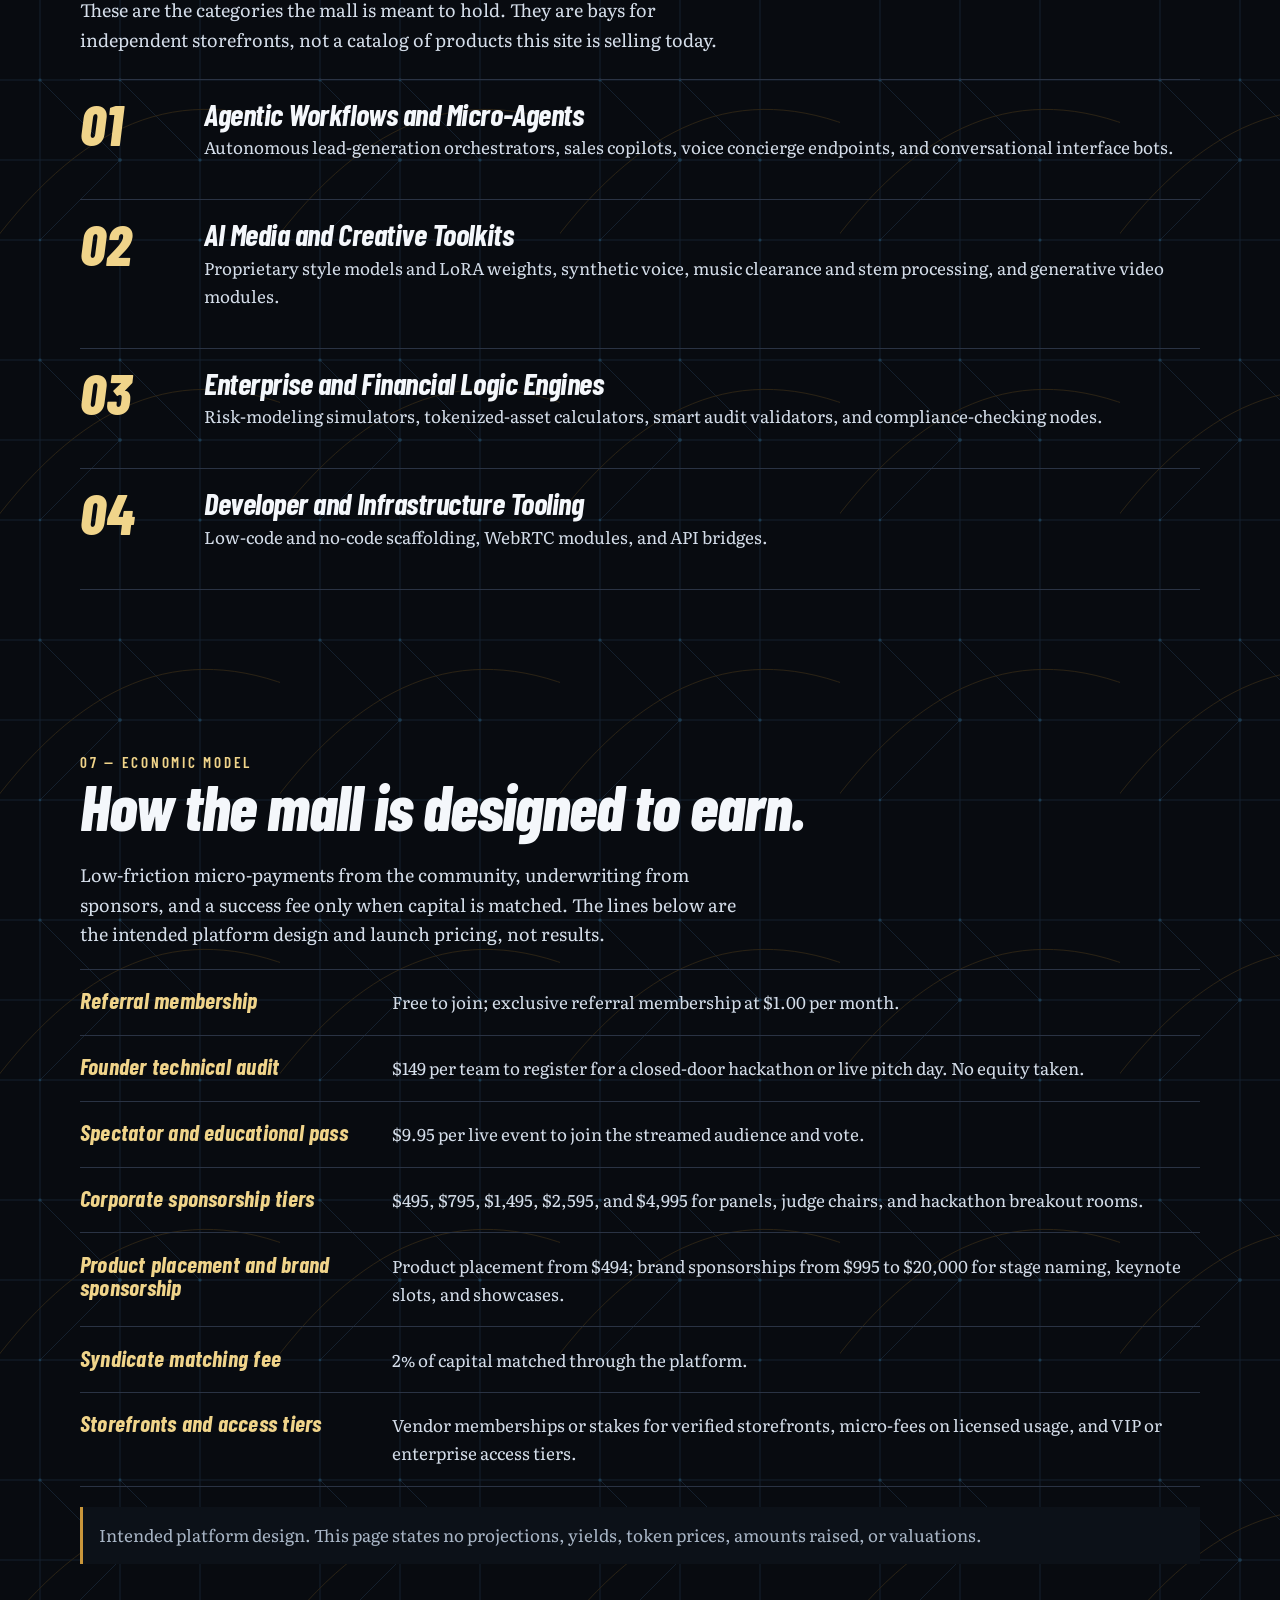
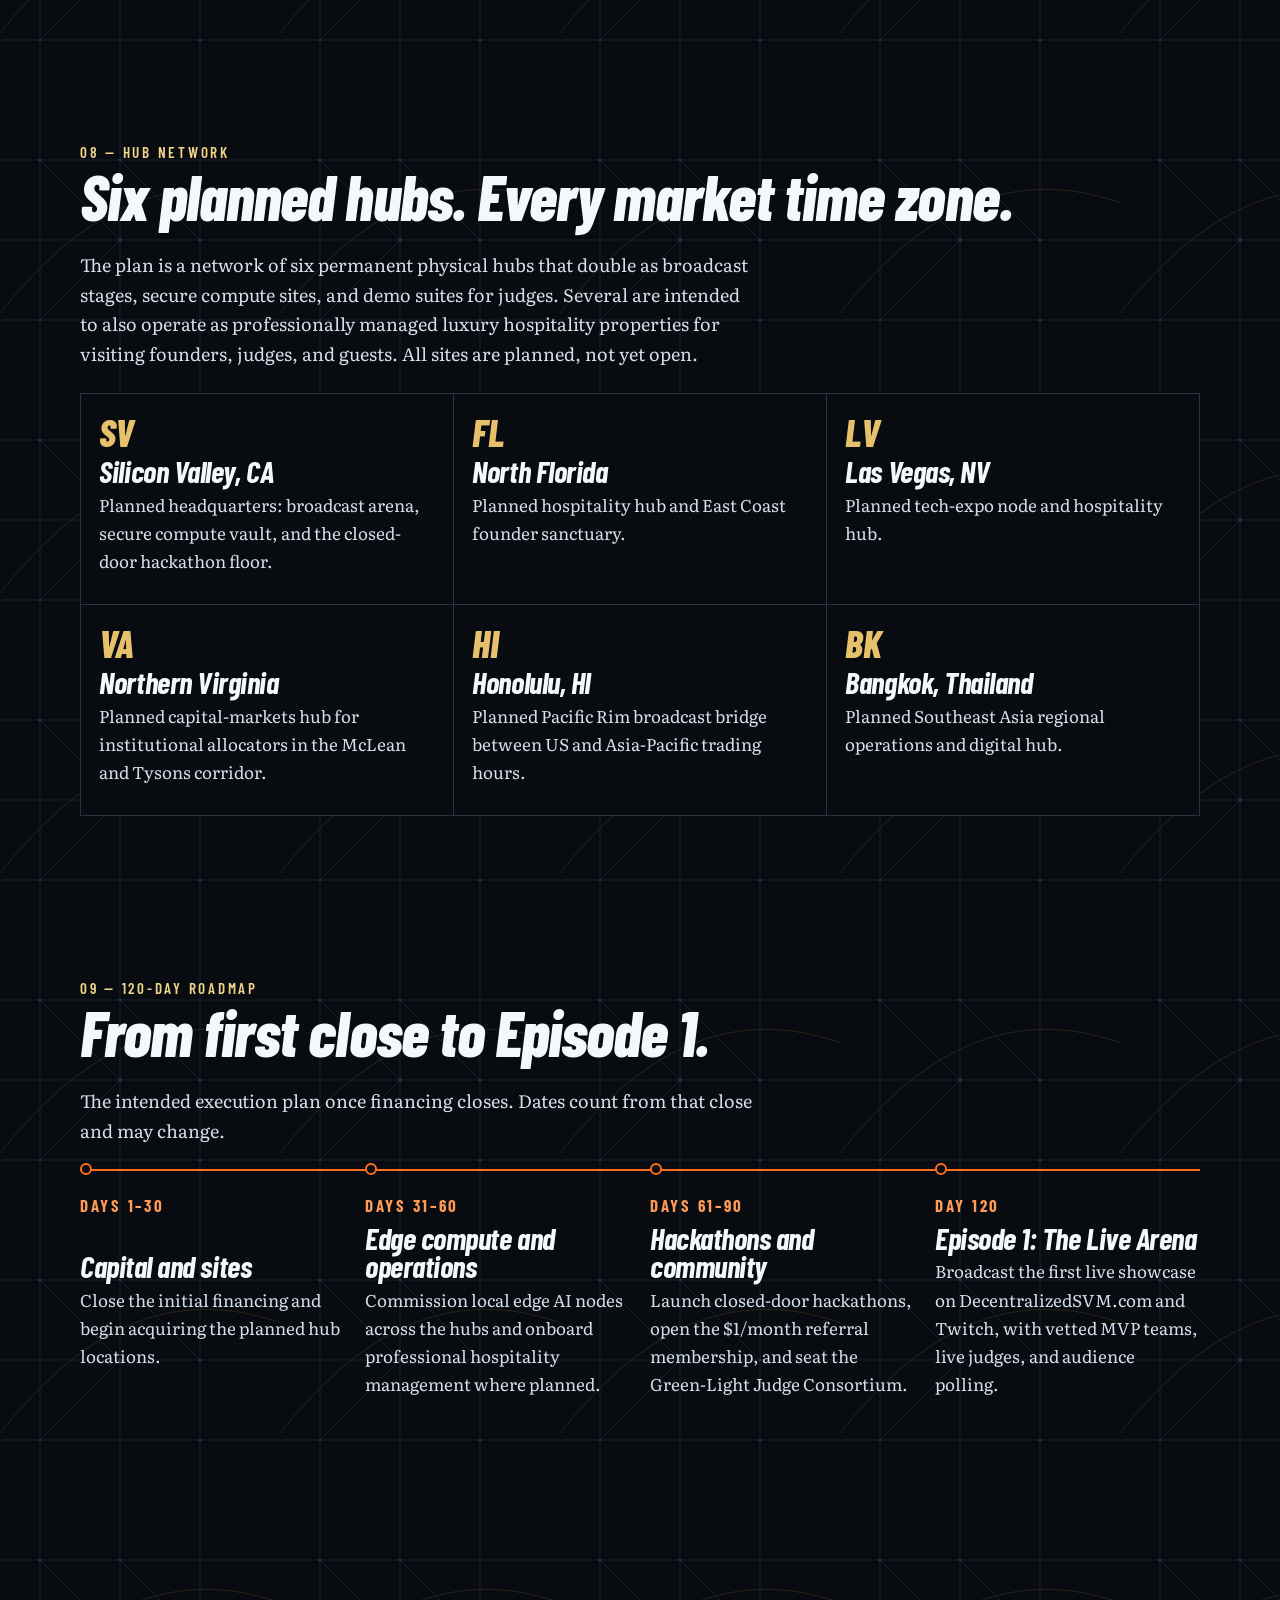
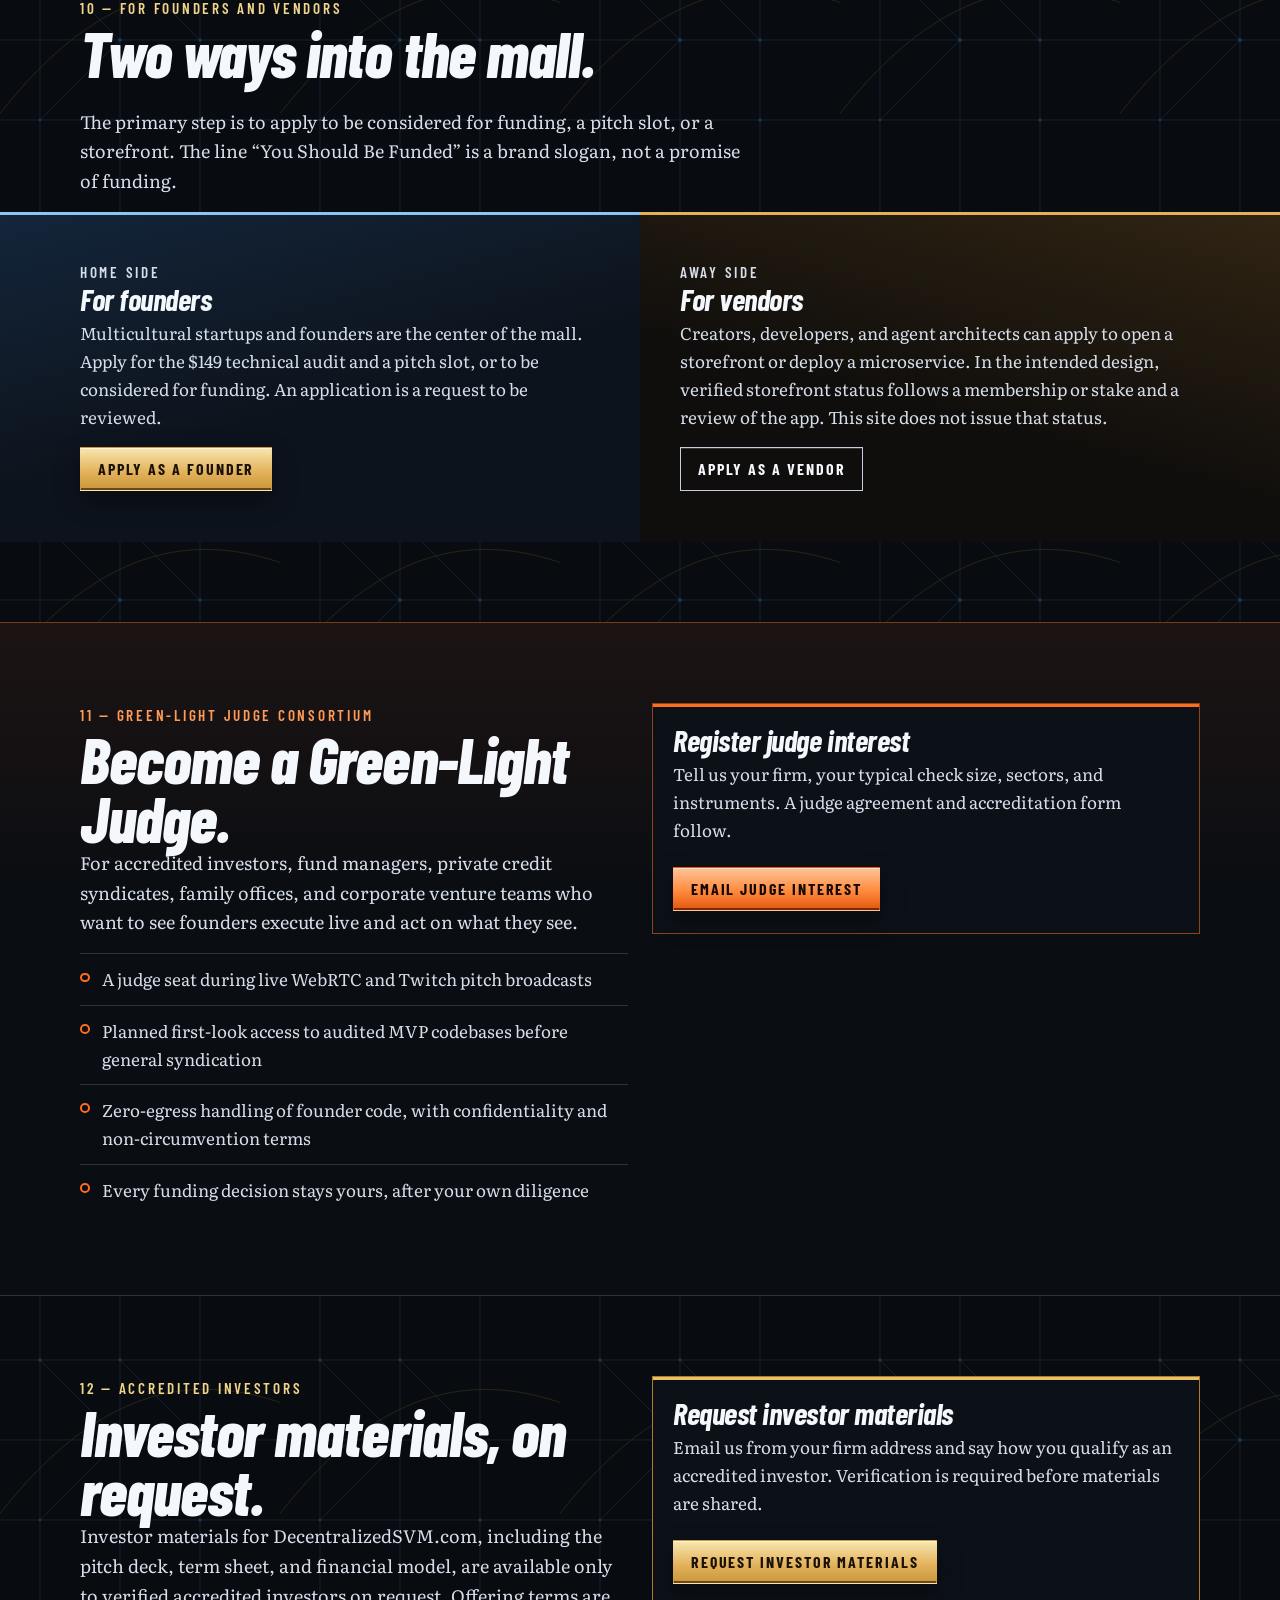
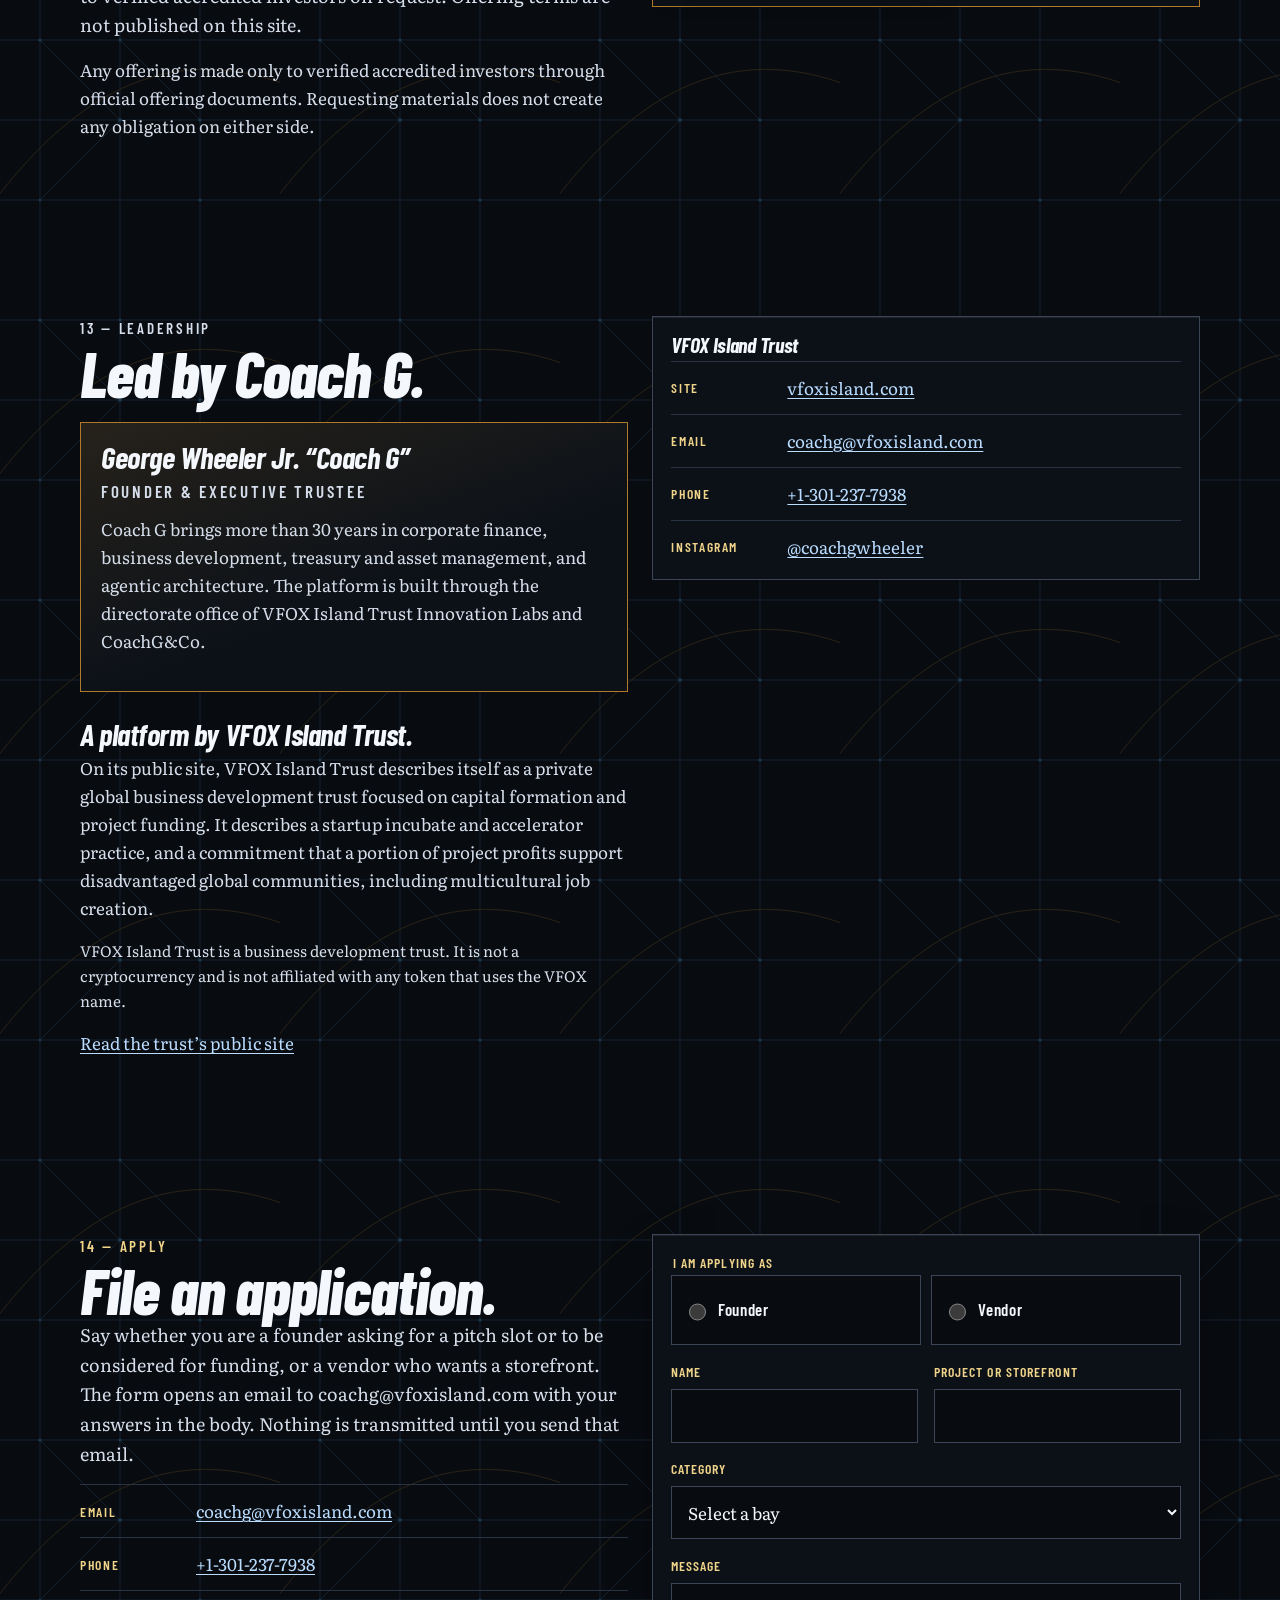
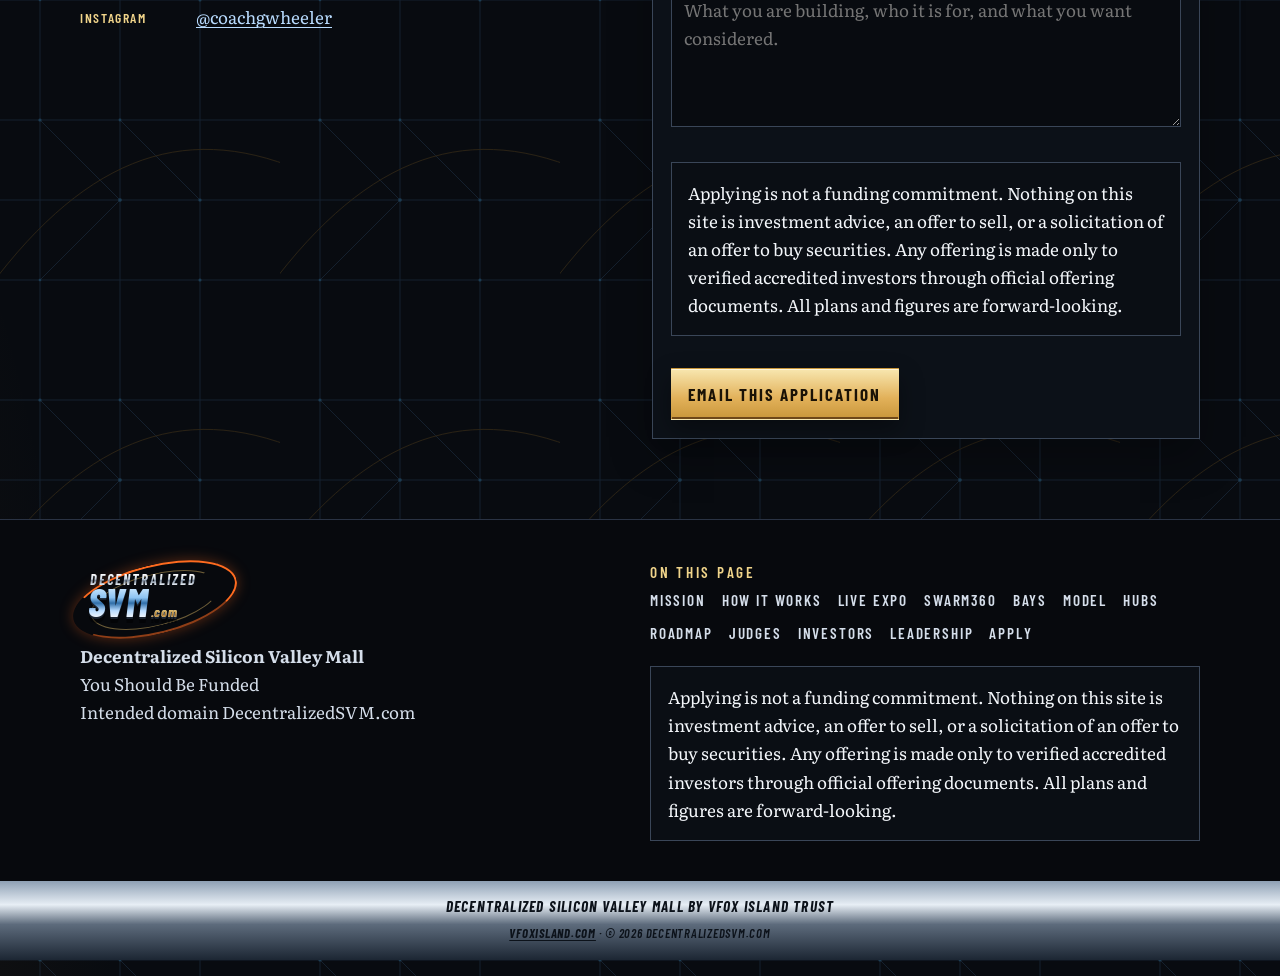
==== commit 30c9fead: "Rebrand to Decentralized Silicon Valley Mall (DecentralizedSVM.com) and add platform sections" ====
--- a/index.html
+++ b/index.html
@@ -1,48 +1,73 @@
 <!DOCTYPE html>
 <!--
-  Direction 1 — ProSport Metallic Crest (IMPLEMENTED).
+  Direction 1 — ProSport Metallic Crest (IMPLEMENTED), rebranded to
+  Decentralized Silicon Valley Mall (DecentralizedSVM.com).
   Canvas: deep gunmetal / near-black navy.
-  Palette from the supplied mark only: cyber blue, laser gold/amber,
-  metallic silver, charcoal. No purple gradients.
+  Palette: cyber blue, laser gold, metallic silver, charcoal, plus
+  burnished gold and laser orange orbital accents. No purple gradients.
   Type: Barlow Condensed italic (athletic display) + Literata (body).
-  Motifs: orbital rings, beveled metal edges, stadium-crest geometry.
-  See ideas.md.
+  Brand mark: typographic wordmark (.wordmark). To swap in a new logo,
+  replace each <span class="wordmark ..."> with one <img>. See README.
 -->
 <html lang="en">
 <head>
   <meta charset="utf-8">
   <meta name="viewport" content="width=device-width, initial-scale=1">
-  <title>DecTechMall — You Should Be Funded</title>
-  <meta name="description" content="DecTechMall is a decentralized launchpad marketplace for multicultural startups and founders. Apply to be considered for funding or to open a storefront. A platform by VFOX Island Trust.">
+  <title>DecentralizedSVM.com — Decentralized Silicon Valley Mall | You Should Be Funded</title>
+  <meta name="description" content="Decentralized Silicon Valley Mall (DecentralizedSVM.com) is a decentralized launchpad marketplace for multicultural startups and founders, connecting founders to capital markets and capital markets to founders. By VFOX Island Trust.">
   <meta name="theme-color" content="#080b10">
-  <meta property="og:title" content="DecTechMall — You Should Be Funded">
-  <meta property="og:description" content="A decentralized launchpad marketplace where multicultural startups and independent founders open storefronts in a multi-vendor AI and Web3 mall.">
+  <meta property="og:site_name" content="DecentralizedSVM.com">
+  <meta property="og:title" content="Decentralized Silicon Valley Mall — You Should Be Funded">
+  <meta property="og:description" content="A decentralized launchpad marketplace for multicultural startups and founders: technical audits, live-streamed pitch arenas, and a Green-Light Judge consortium. By VFOX Island Trust.">
   <meta property="og:type" content="website">
+  <meta property="og:url" content="https://kingwize1.github.io/dectechmall/">
+  <meta name="twitter:card" content="summary">
+  <meta name="twitter:title" content="Decentralized Silicon Valley Mall — You Should Be Funded">
+  <meta name="twitter:description" content="We connect founders to capital markets and capital markets to founders. DecentralizedSVM.com by VFOX Island Trust.">
   <link rel="icon" href="assets/brand/favicon.ico" sizes="any">
   <link rel="icon" type="image/png" href="assets/brand/favicon-32.png" sizes="32x32">
   <link rel="apple-touch-icon" href="assets/brand/apple-touch-icon.png">
   <link rel="manifest" href="site.webmanifest">
   <link rel="stylesheet" href="css/fonts.css">
   <link rel="stylesheet" href="css/styles.css">
+  <script type="application/ld+json">
+  {
+    "@context": "https://schema.org",
+    "@type": "Organization",
+    "name": "Decentralized Silicon Valley Mall",
+    "alternateName": ["DecentralizedSVM.com", "Decentralized SVM"],
+    "slogan": "You Should Be Funded",
+    "description": "A decentralized launchpad marketplace for multicultural startups and founders that connects founders to capital markets and capital markets to founders.",
+    "url": "https://kingwize1.github.io/dectechmall/",
+    "email": "coachg@vfoxisland.com",
+    "telephone": "+1-301-237-7938",
+    "founder": { "@type": "Person", "name": "George Wheeler Jr.", "alternateName": "Coach G", "jobTitle": "Founder & Executive Trustee" },
+    "parentOrganization": { "@type": "Organization", "name": "VFOX Island Trust", "url": "https://vfoxisland.com" },
+    "sameAs": ["https://www.instagram.com/coachgwheeler/"]
+  }
+  </script>
 </head>
 <body>
   <a class="skip" href="#content">Skip to content</a>
 
   <header class="site-header" id="top">
     <div class="header-bar">
-      <a class="brand" href="#top">
-        <img src="assets/brand/logo.png" width="1680" height="933" alt="Official Decentralized Ai Mall logo, DecTechMall home: gold orbital ring, metallic blue and silver lettering, and the banner Decentralized AI Tech Mall by VFOX Island Trust.">
+      <a class="brand" href="#top" aria-label="DecentralizedSVM.com home">
+        <!-- LOGO SLOT (header): replace this one span with an <img> when the new logo is ready. -->
+        <span class="wordmark wordmark-sm" aria-hidden="true"><span class="wm-ring"></span><span class="wm-top">Decentralized</span><span class="wm-main">SVM<span class="wm-com">.com</span></span></span>
       </a>
       <button class="nav-toggle" type="button" aria-expanded="false" aria-controls="site-nav">
         <span class="nav-toggle-label">Menu</span>
       </button>
       <nav id="site-nav" aria-label="Primary">
         <ul>
-          <li><a href="#vision">Vision</a></li>
-          <li><a href="#categories">Categories</a></li>
-          <li><a href="#model">Model</a></li>
-          <li><a href="#founders">Founders</a></li>
-          <li><a href="#trust">Trust</a></li>
+          <li><a href="#mission">Mission</a></li>
+          <li><a href="#mechanics">How it works</a></li>
+          <li><a href="#swarm">SWARM360</a></li>
+          <li><a href="#hubs">Hubs</a></li>
+          <li><a href="#roadmap">Roadmap</a></li>
+          <li><a href="#judges">Judges</a></li>
+          <li><a href="#investors">Investors</a></li>
           <li><a href="#apply">Apply</a></li>
         </ul>
       </nav>
@@ -55,35 +80,194 @@
       <div class="orbit" aria-hidden="true"></div>
       <div class="wrap hero-grid">
         <div class="hero-copy">
-          <p class="kicker">Decentralized A.I. Mall</p>
+          <p class="kicker">Decentralized Silicon Valley Mall</p>
           <h1 class="slogan" id="slogan">You Should<br><span>Be Funded</span></h1>
-          <p class="hero-lead">DecTechMall is a decentralized launchpad marketplace where multicultural startups and independent founders open storefronts in a multi-vendor AI and Web3 mall, not a single AI vendor.</p>
-          <p class="hero-meta">Intended domain DecTechMall.com. A platform by <a href="https://vfoxisland.com" target="_blank" rel="noopener noreferrer">VFOX Island Trust<span class="sr-only"> (opens in a new tab)</span></a>.</p>
+          <p class="hero-lead">DecentralizedSVM.com is a decentralized launchpad marketplace for multicultural startups and founders. We connect founders to capital markets, and capital markets to founders. All day. Every day.</p>
+          <p class="hero-meta">Decentralized Silicon Valley Mall by <a href="https://vfoxisland.com" target="_blank" rel="noopener noreferrer">VFOX Island Trust<span class="sr-only"> (opens in a new tab)</span></a>. Intended domain DecentralizedSVM.com.</p>
           <div class="hero-actions">
             <a class="btn btn-gold" href="#apply">Get Funded</a>
-            <a class="btn btn-metal" href="#categories">Explore categories</a>
+            <a class="btn btn-metal" href="#mechanics">How it works</a>
+            <a class="btn btn-orange" href="#judges">Become a judge</a>
           </div>
         </div>
         <div class="hero-mark">
-          <img src="assets/brand/logo.png" width="1680" height="933" alt="Official Decentralized Ai Mall logo: a gold orbital ring around metallic blue Decentralized and silver Ai Mall lettering, with .com and the banner Decentralized AI Tech Mall by VFOX Island Trust.">
-        </div>
-      </div>
-      <p class="ribbon">Decentralized AI Tech Mall by VFOX Island Trust</p>
+          <!-- LOGO SLOT (hero): replace this one span with an <img> when the new logo is ready. -->
+          <span class="wordmark wordmark-lg" role="img" aria-label="Decentralized SVM .com wordmark with a laser-orange orbital ring"><span class="wm-ring" aria-hidden="true"></span><span class="wm-top" aria-hidden="true">Decentralized</span><span class="wm-main" aria-hidden="true">SVM<span class="wm-com">.com</span></span></span>
+          <p class="wm-caption">Silicon Valley Mall <span aria-hidden="true">·</span> Sovereign Virtual Machine</p>
+        </div>
+      </div>
+      <p class="ribbon">Decentralized Silicon Valley Mall by VFOX Island Trust</p>
+    </section>
+
+    <section id="mission" aria-labelledby="mission-title">
+      <div class="wrap">
+        <div class="section-head">
+          <p class="kicker">01 — Mission</p>
+          <h2 id="mission-title">Product-market fit starts here.</h2>
+        </div>
+        <p class="lede">What we do is simple. We connect diverse MVP founders and tech teams to forward-thinking, open-minded liquidity providers: debt and equity funders, private or public. Founders get distribution, real critique, and a path to capital. Funders see working software instead of another static deck.</p>
+        <div class="svm-split">
+          <article class="svm-card svm-mall">
+            <p class="kicker">SVM, meaning one</p>
+            <h3>Silicon Valley Mall</h3>
+            <p>An open marketplace for capital and deal flow. The successor to a single gated corridor: founders from any community set up in the mall and meet capital in the open.</p>
+          </article>
+          <article class="svm-card svm-rails">
+            <p class="kicker">SVM, meaning two</p>
+            <h3>Solana / Sovereign Virtual Machine</h3>
+            <p>High-speed, low-latency settlement rails intended for agentic tech, programmatic syndicate allocations, and tokenized instruments, where and when the law allows.</p>
+          </article>
+        </div>
+        <ol class="flow" aria-label="How value moves through the mall">
+          <li><span class="flow-tag">Founder layer</span><strong>Supply</strong> Closed-door hackathons, the $149 technical audit, and MVP demo clearance.</li>
+          <li><span class="flow-tag">Media engine</span><strong>Arena</strong> Live streams, audience voting, interviews, and educational passes that create real buzz.</li>
+          <li><span class="flow-tag">Capital layer</span><strong>Liquidity</strong> Green-Light judges, sponsors, and syndicate allocators who watch execution live.</li>
+        </ol>
+      </div>
+    </section>
+
+    <section id="mechanics" aria-labelledby="mechanics-title">
+      <div class="wrap">
+        <div class="section-head">
+          <p class="kicker">02 — Platform mechanics</p>
+          <h2 id="mechanics-title">Audit. Pitch live. Get green-lit.</h2>
+        </div>
+        <p class="lede">The mall is designed to turn real technical diligence into a live event, then route founders who earn it to capital. These are the intended mechanics and prices of the platform as it launches.</p>
+        <ol class="rails mechanics">
+          <li>
+            <span class="idx">01</span>
+            <div class="rail-copy">
+              <h3>$149 Founder Technical Audit</h3>
+              <p>A low-barrier, zero-equity registration fee. It is designed to cover an automated codebase audit through SWARM360, security screening on local hardware, and clearance for a demo slot in a closed-door hackathon or main-stage pitch. Founders keep their equity.</p>
+            </div>
+          </li>
+          <li>
+            <span class="idx">02</span>
+            <div class="rail-copy">
+              <h3>Live-streamed pitch arenas</h3>
+              <p>Pitch competitions become interactive broadcasts on DecentralizedSVM.com over WebRTC, syndicated to Twitch as a top-of-funnel channel. Owned player rails are planned so the arena does not depend on one streaming platform.</p>
+            </div>
+          </li>
+          <li>
+            <span class="idx">03</span>
+            <div class="rail-copy">
+              <h3>$9.95 spectator and educational passes</h3>
+              <p>Viewers register for a live event to watch, vote in real-time audience polls, and learn from the critique. The audience is meant to act as a sentiment signal, not a funding decision.</p>
+            </div>
+          </li>
+          <li>
+            <span class="idx">04</span>
+            <div class="rail-copy">
+              <h3>The $1B Green-Light Judge Consortium</h3>
+              <p>A planned panel of accredited judges, private credit syndicates, and institutional allocators, intended to represent up to $1 billion USD in combined green-light funding authority. Judges can issue letters of intent and commit funding on their own terms after their own diligence.</p>
+            </div>
+          </li>
+          <li>
+            <span class="idx">05</span>
+            <div class="rail-copy">
+              <h3>2% syndicate matching fee</h3>
+              <p>When capital is placed through the mall’s matching, the platform is designed to earn a 2% success fee on the capital matched, instead of taking founder equity.</p>
+            </div>
+          </li>
+          <li>
+            <span class="idx">06</span>
+            <div class="rail-copy">
+              <h3>$1/month referral membership</h3>
+              <p>Free to join, with an exclusive $1.00 per month referral membership for supporters who want to follow the arena and share it. Referral distribution is designed to reward the people who bring founders and viewers in.</p>
+            </div>
+          </li>
+        </ol>
+      </div>
+    </section>
+
+    <section id="expo" class="band-orange" aria-labelledby="expo-title">
+      <div class="wrap">
+        <div class="section-head">
+          <p class="kicker">03 — Live expo and streaming</p>
+          <h2 id="expo-title">Get seen. Create buzz. Get funded.</h2>
+        </div>
+        <p class="lede">Every pitch day is designed as a live expo: media attention, interviews, contests, giveaways, an educational audience, and a live Twitch event feed. Founders who are not funded on the day still leave with feedback and visibility.</p>
+        <div class="expo-grid">
+          <ul class="chip-list" aria-label="Live expo features">
+            <li>Live expo event streaming</li>
+            <li>Founder interviews</li>
+            <li>Contests and giveaways</li>
+            <li>Educational audience passes</li>
+            <li>Live Twitch event feed</li>
+            <li>Sponsor and product showcases</li>
+          </ul>
+          <div class="kip">
+            <h3>Goodwill-KIP: what we intend to measure</h3>
+            <p>Key impact predictors the platform is designed to track, so goodwill and economic velocity can be checked rather than claimed. These are targets and definitions, not results.</p>
+            <dl class="kip-list">
+              <div><dt>Democratized Opportunity Ratio</dt><dd>Share of capital deployed to under-represented and non-traditional founders. Design target: more than 65%.</dd></div>
+              <div><dt>Builder-to-Term-Sheet Velocity</dt><dd>Time from an on-stream pitch to an accredited letter of intent. Design target: under 14 business days.</dd></div>
+              <div><dt>Community Capital Multiplier</dt><dd>Follow-on capital raised by alumni founders per dollar raised on the main stage.</dd></div>
+              <div><dt>Network Trust Metric</dt><dd>How founders who were not selected rate the feedback and visibility they gained.</dd></div>
+            </dl>
+          </div>
+        </div>
+      </div>
+    </section>
+
+    <section id="swarm" aria-labelledby="swarm-title">
+      <div class="wrap">
+        <div class="section-head">
+          <p class="kicker">04 — SWARM360 architecture</p>
+          <h2 id="swarm-title">A multi-agent engine on local edge AI.</h2>
+        </div>
+        <p class="lede">SWARM360 is the planned multi-agent architecture that runs intake, broadcast operations, and capital routing, with deterministic checks between agents and people making the final calls.</p>
+        <ol class="agents">
+          <li class="agent agent-prime">
+            <span class="agent-node" aria-hidden="true">00</span>
+            <h3>AURA-Prime</h3>
+            <p>Master orchestration and routing. Directs founders, viewers, sponsors, and capital allocators across DecentralizedSVM.com to the right path.</p>
+          </li>
+          <li class="agent">
+            <span class="agent-node" aria-hidden="true">01</span>
+            <h3>Talent Agent</h3>
+            <p>Founder intake and validation. Scans submitted codebases, runs KYC and compliance checks, collects the $149 audit fee, and schedules closed-door pre-screens or main-stage slots.</p>
+          </li>
+          <li class="agent">
+            <span class="agent-node" aria-hidden="true">02</span>
+            <h3>Stream Agent</h3>
+            <p>Broadcast operations. Runs low-latency WebRTC and Twitch distribution, chat engagement, pass clearance, live audience polls, and sponsor overlays.</p>
+          </li>
+          <li class="agent">
+            <span class="agent-node" aria-hidden="true">03</span>
+            <h3>Capital Agent</h3>
+            <p>Investor matching. Aligns founders with relevant debt, equity, or liquidity providers by stage, sector, and ticket size, and supports syndicate setup.</p>
+          </li>
+        </ol>
+        <div class="edge">
+          <div>
+            <p class="kicker">Local edge AI compute stack</p>
+            <h3>Zero-egress founder IP protection</h3>
+            <p>Founder code is meant to be audited on hardware the platform controls, not sent to commercial cloud models. The planned stack:</p>
+          </div>
+          <ul class="spec-list">
+            <li><strong>Unified-memory edge nodes</strong> AMD Strix Halo / Ryzen AI Max+ 395 class mini-workstations with 128 GB unified memory, sized for local quantized large-model inference and code review.</li>
+            <li><strong>Compact Nvidia AI boxes</strong> Local CUDA acceleration for tensor pipelines and stream processing.</li>
+            <li><strong>Mobile AI workstations</strong> GPU laptops for field streaming and on-site hackathon intake.</li>
+            <li><strong>Cold storage and hardware keys</strong> Air-gapped, FIPS 140-3 class encrypted modules and fast local NVMe caches.</li>
+          </ul>
+        </div>
+      </div>
     </section>
 
     <section id="vision" aria-labelledby="vision-title">
       <div class="wrap">
         <div class="section-head">
-          <p class="kicker">01 — Vision and architecture</p>
+          <p class="kicker">05 — The mall and its rails</p>
           <h2 id="vision-title">One mall. Shared rails. Independent storefronts.</h2>
         </div>
-        <p class="lede">The mall is an aggregated ecosystem. Independent creators, developers, and agent architects set up storefronts or deploy microservices. Buyers move through one marketplace. Compute, licensing, and settlement sit on shared decentralized rails, so a storefront can offer an agent, a model, or an infrastructure module without becoming the platform.</p>
+        <p class="lede">Beyond the arena, the mall is an aggregated ecosystem. Independent creators, developers, and agent architects set up storefronts or deploy microservices. Compute, licensing, and settlement sit on shared decentralized rails, so a storefront can offer an agent, a model, or an infrastructure module without becoming the platform.</p>
         <ol class="rails">
           <li>
             <span class="idx">01</span>
             <div class="rail-copy">
               <h3>Compute and hosting</h3>
-              <p>DePIN and distributed GPU clusters for training and inference. A storefront is designed to draw on shared compute instead of standing up one vendor’s private cloud.</p>
+              <p>Local edge nodes plus DePIN and distributed GPU clusters for training and inference. A storefront is designed to draw on shared compute instead of standing up one vendor’s private cloud.</p>
             </div>
           </li>
           <li>
@@ -96,8 +280,8 @@
           <li>
             <span class="idx">03</span>
             <div class="rail-copy">
-              <h3>Settlement and escrow</h3>
-              <p>Multi-currency rails for crypto, stablecoins, and fiat ramps, with deterministic split-payments to creators and node operators.</p>
+              <h3>SVM settlement and escrow</h3>
+              <p>Low-latency settlement rails with multi-currency support for stablecoins and fiat ramps, and deterministic split-payments to creators and node operators.</p>
             </div>
           </li>
         </ol>
@@ -107,10 +291,10 @@
     <section id="categories" aria-labelledby="categories-title">
       <div class="wrap">
         <div class="section-head">
-          <p class="kicker">02 — Storefront bays</p>
+          <p class="kicker">06 — Storefront bays</p>
           <h2 id="categories-title">Four bays. Many vendors.</h2>
         </div>
-        <p class="lede">These are the high-impact categories the mall is meant to hold. They are bays for independent storefronts, not a catalog of products this site is selling today.</p>
+        <p class="lede">These are the categories the mall is meant to hold. They are bays for independent storefronts, not a catalog of products this site is selling today.</p>
         <ol class="bays">
           <li class="bay">
             <span class="bay-num">01</span>
@@ -147,45 +331,91 @@
     <section id="model" aria-labelledby="model-title">
       <div class="wrap">
         <div class="section-head">
-          <p class="kicker">03 — Economic model</p>
+          <p class="kicker">07 — Economic model</p>
           <h2 id="model-title">How the mall is designed to earn.</h2>
         </div>
-        <p class="lede">DecTechMall is designed to earn from floor space, usage, and splits. The four lines below are the intended platform design.</p>
+        <p class="lede">Low-friction micro-payments from the community, underwriting from sponsors, and a success fee only when capital is matched. The lines below are the intended platform design and launch pricing, not results.</p>
         <dl class="ledger">
           <div>
-            <dt>Floor Space and Node Staking</dt>
-            <dd>Vendors stake or hold a membership to list vetted apps and keep a verified storefront.</dd>
-          </div>
-          <div>
-            <dt>Transaction Fee / Protocol Take-Rate</dt>
-            <dd>Micro-fees on API calls, contract executions, asset sales, and subscription licenses.</dd>
-          </div>
-          <div>
-            <dt>Deterministic Revenue Splits</dt>
-            <dd>Automated affiliate and referral distribution among lead sources, the platform treasury, and creators.</dd>
-          </div>
-          <div>
-            <dt>Tiered Access Passes (VIP / Enterprise)</dt>
-            <dd>High-compute tiers, proprietary enterprise models, and low-latency nodes.</dd>
+            <dt>Referral membership</dt>
+            <dd>Free to join; exclusive referral membership at $1.00 per month.</dd>
+          </div>
+          <div>
+            <dt>Founder technical audit</dt>
+            <dd>$149 per team to register for a closed-door hackathon or live pitch day. No equity taken.</dd>
+          </div>
+          <div>
+            <dt>Spectator and educational pass</dt>
+            <dd>$9.95 per live event to join the streamed audience and vote.</dd>
+          </div>
+          <div>
+            <dt>Corporate sponsorship tiers</dt>
+            <dd>$495, $795, $1,495, $2,595, and $4,995 for panels, judge chairs, and hackathon breakout rooms.</dd>
+          </div>
+          <div>
+            <dt>Product placement and brand sponsorship</dt>
+            <dd>Product placement from $494; brand sponsorships from $995 to $20,000 for stage naming, keynote slots, and showcases.</dd>
+          </div>
+          <div>
+            <dt>Syndicate matching fee</dt>
+            <dd>2% of capital matched through the platform.</dd>
+          </div>
+          <div>
+            <dt>Storefronts and access tiers</dt>
+            <dd>Vendor memberships or stakes for verified storefronts, micro-fees on licensed usage, and VIP or enterprise access tiers.</dd>
           </div>
         </dl>
-        <p class="design-note">Intended platform design. This page does not state yields, token prices, amounts raised, or market caps.</p>
+        <p class="design-note">Intended platform design. This page states no projections, yields, token prices, amounts raised, or valuations.</p>
+      </div>
+    </section>
+
+    <section id="hubs" aria-labelledby="hubs-title">
+      <div class="wrap">
+        <div class="section-head">
+          <p class="kicker">08 — Hub network</p>
+          <h2 id="hubs-title">Six planned hubs. Every market time zone.</h2>
+        </div>
+        <p class="lede">The plan is a network of six permanent physical hubs that double as broadcast stages, secure compute sites, and demo suites for judges. Several are intended to also operate as professionally managed luxury hospitality properties for visiting founders, judges, and guests. All sites are planned, not yet open.</p>
+        <ol class="hubs">
+          <li><span class="hub-code">SV</span><h3>Silicon Valley, CA</h3><p>Planned headquarters: broadcast arena, secure compute vault, and the closed-door hackathon floor.</p></li>
+          <li><span class="hub-code">FL</span><h3>North Florida</h3><p>Planned hospitality hub and East Coast founder sanctuary.</p></li>
+          <li><span class="hub-code">LV</span><h3>Las Vegas, NV</h3><p>Planned tech-expo node and hospitality hub.</p></li>
+          <li><span class="hub-code">VA</span><h3>Northern Virginia</h3><p>Planned capital-markets hub for institutional allocators in the McLean and Tysons corridor.</p></li>
+          <li><span class="hub-code">HI</span><h3>Honolulu, HI</h3><p>Planned Pacific Rim broadcast bridge between US and Asia-Pacific trading hours.</p></li>
+          <li><span class="hub-code">BK</span><h3>Bangkok, Thailand</h3><p>Planned Southeast Asia regional operations and digital hub.</p></li>
+        </ol>
+      </div>
+    </section>
+
+    <section id="roadmap" aria-labelledby="roadmap-title">
+      <div class="wrap">
+        <div class="section-head">
+          <p class="kicker">09 — 120-day roadmap</p>
+          <h2 id="roadmap-title">From first close to Episode 1.</h2>
+        </div>
+        <p class="lede">The intended execution plan once financing closes. Dates count from that close and may change.</p>
+        <ol class="timeline">
+          <li><span class="t-when">Days 1–30</span><div><h3>Capital and sites</h3><p>Close the initial financing and begin acquiring the planned hub locations.</p></div></li>
+          <li><span class="t-when">Days 31–60</span><div><h3>Edge compute and operations</h3><p>Commission local edge AI nodes across the hubs and onboard professional hospitality management where planned.</p></div></li>
+          <li><span class="t-when">Days 61–90</span><div><h3>Hackathons and community</h3><p>Launch closed-door hackathons, open the $1/month referral membership, and seat the Green-Light Judge Consortium.</p></div></li>
+          <li><span class="t-when">Day 120</span><div><h3>Episode 1: The Live Arena</h3><p>Broadcast the first live showcase on DecentralizedSVM.com and Twitch, with vetted MVP teams, live judges, and audience polling.</p></div></li>
+        </ol>
       </div>
     </section>
 
     <section id="founders" aria-labelledby="founders-title">
       <div class="wrap">
         <div class="section-head">
-          <p class="kicker">04 — For founders and vendors</p>
+          <p class="kicker">10 — For founders and vendors</p>
           <h2 id="founders-title">Two ways into the mall.</h2>
         </div>
-        <p class="lede">The primary step is to apply to be considered for funding or to open a storefront. Exploring the bays comes second. The line “You Should Be Funded” is a brand slogan.</p>
+        <p class="lede">The primary step is to apply to be considered for funding, a pitch slot, or a storefront. The line “You Should Be Funded” is a brand slogan, not a promise of funding.</p>
       </div>
       <div class="paths">
         <article class="path path-founders" aria-labelledby="for-founders">
           <p class="kicker">Home side</p>
           <h3 id="for-founders">For founders</h3>
-          <p>Multicultural startups and founders are the center of the mall. Apply to be considered for funding, or apply to open a storefront of your own. An application is a request to be reviewed.</p>
+          <p>Multicultural startups and founders are the center of the mall. Apply for the $149 technical audit and a pitch slot, or to be considered for funding. An application is a request to be reviewed.</p>
           <a class="btn btn-gold" href="#apply" data-role="Founder">Apply as a founder</a>
         </article>
         <article class="path path-vendors" id="vendors" aria-labelledby="for-vendors">
@@ -195,20 +425,61 @@
           <a class="btn btn-metal" href="#apply" data-role="Vendor">Apply as a vendor</a>
         </article>
       </div>
-      <div class="wrap">
-        <p class="disclaimer">An application is not a funding commitment. Nothing on this site is investment advice or an offer of securities.</p>
-      </div>
-    </section>
-
-    <section id="trust" aria-labelledby="trust-title">
+    </section>
+
+    <section id="judges" class="band-orange" aria-labelledby="judges-title">
+      <div class="wrap cta-grid">
+        <div>
+          <p class="kicker">11 — Green-Light Judge Consortium</p>
+          <h2 id="judges-title">Become a Green-Light Judge.</h2>
+          <p class="lede">For accredited investors, fund managers, private credit syndicates, family offices, and corporate venture teams who want to see founders execute live and act on what they see.</p>
+          <ul class="tick-list">
+            <li>A judge seat during live WebRTC and Twitch pitch broadcasts</li>
+            <li>Planned first-look access to audited MVP codebases before general syndication</li>
+            <li>Zero-egress handling of founder code, with confidentiality and non-circumvention terms</li>
+            <li>Every funding decision stays yours, after your own diligence</li>
+          </ul>
+        </div>
+        <div class="cta-plate">
+          <h3>Register judge interest</h3>
+          <p>Tell us your firm, your typical check size, sectors, and instruments. A judge agreement and accreditation form follow.</p>
+          <a class="btn btn-orange" href="mailto:coachg@vfoxisland.com?subject=DecentralizedSVM.com%20Green-Light%20Judge%20interest&amp;body=Name%3A%0D%0AFirm%3A%0D%0ATypical%20check%20size%3A%0D%0ASectors%20and%20instruments%3A%0D%0AAccredited%20investor%20(yes%2Fno)%3A%0D%0A">Email judge interest</a>
+        </div>
+      </div>
+    </section>
+
+    <section id="investors" aria-labelledby="investors-title">
+      <div class="wrap cta-grid">
+        <div>
+          <p class="kicker">12 — Accredited investors</p>
+          <h2 id="investors-title">Investor materials, on request.</h2>
+          <p class="lede">Investor materials for DecentralizedSVM.com, including the pitch deck, term sheet, and financial model, are available only to verified accredited investors on request. Offering terms are not published on this site.</p>
+          <p>Any offering is made only to verified accredited investors through official offering documents. Requesting materials does not create any obligation on either side.</p>
+        </div>
+        <div class="cta-plate cta-gold">
+          <h3>Request investor materials</h3>
+          <p>Email us from your firm address and say how you qualify as an accredited investor. Verification is required before materials are shared.</p>
+          <a class="btn btn-gold" href="mailto:coachg@vfoxisland.com?subject=DecentralizedSVM.com%20investor%20materials%20request&amp;body=Name%3A%0D%0AFirm%3A%0D%0APhone%3A%0D%0AHow%20I%20qualify%20as%20an%20accredited%20investor%3A%0D%0AMaterials%20requested%20(pitch%20deck%2C%20term%20sheet%2C%20financial%20model)%3A%0D%0A">Request investor materials</a>
+        </div>
+      </div>
+    </section>
+
+    <section id="leadership" aria-labelledby="leadership-title">
       <div class="wrap trust-grid">
         <div class="trust-copy">
-          <p class="kicker">05 — Parent mark</p>
-          <h2 id="trust-title">A platform by VFOX Island Trust.</h2>
+          <p class="kicker">13 — Leadership</p>
+          <h2 id="leadership-title">Led by Coach G.</h2>
+          <div class="leader">
+            <h3>George Wheeler Jr. “Coach G”</h3>
+            <p class="leader-role">Founder &amp; Executive Trustee</p>
+            <p>Coach G brings more than 30 years in corporate finance, business development, treasury and asset management, and agentic architecture. The platform is built through the directorate office of VFOX Island Trust Innovation Labs and CoachG&amp;Co.</p>
+          </div>
+          <h3 class="trust-h">A platform by VFOX Island Trust.</h3>
           <p>On its public site, VFOX Island Trust describes itself as a private global business development trust focused on capital formation and project funding. It describes a startup incubate and accelerator practice, and a commitment that a portion of project profits support disadvantaged global communities, including multicultural job creation.</p>
+          <p class="fine">VFOX Island Trust is a business development trust. It is not a cryptocurrency and is not affiliated with any token that uses the VFOX name.</p>
           <p><a href="https://vfoxisland.com" target="_blank" rel="noopener noreferrer">Read the trust’s public site<span class="sr-only"> (opens in a new tab)</span></a></p>
         </div>
-        <aside class="contact-plate" aria-labelledby="contact-title">
+        <aside class="contact-plate" id="trust" aria-labelledby="contact-title">
           <h3 id="contact-title">VFOX Island Trust</h3>
           <ul class="contact-list">
             <li>
@@ -235,9 +506,9 @@
     <section id="apply" aria-labelledby="apply-title">
       <div class="wrap apply-grid">
         <div>
-          <p class="kicker">06 — Apply</p>
+          <p class="kicker">14 — Apply</p>
           <h2 id="apply-title">File an application.</h2>
-          <p class="lede">Say whether you are a founder asking to be considered, or a vendor who wants a storefront. The form opens an email to coachg@vfoxisland.com with your answers in the body. Nothing is transmitted until you send that email.</p>
+          <p class="lede">Say whether you are a founder asking for a pitch slot or to be considered for funding, or a vendor who wants a storefront. The form opens an email to coachg@vfoxisland.com with your answers in the body. Nothing is transmitted until you send that email.</p>
           <ul class="contact-list">
             <li>
               <span>Email</span>
@@ -294,7 +565,7 @@
               <label for="message">Message</label>
               <textarea id="message" name="message" required maxlength="1500" placeholder="What you are building, who it is for, and what you want considered."></textarea>
             </div>
-            <p class="disclaimer">An application is not a funding commitment. Nothing on this site is investment advice or an offer of securities.</p>
+            <p class="disclaimer">Applying is not a funding commitment. Nothing on this site is investment advice, an offer to sell, or a solicitation of an offer to buy securities. Any offering is made only to verified accredited investors through official offering documents. All plans and figures are forward-looking.</p>
             <div class="form-actions">
               <button class="btn btn-gold" type="submit">Email this application</button>
             </div>
@@ -310,26 +581,32 @@
   <footer class="site-footer">
     <div class="wrap footer-grid">
       <div class="footer-brand">
-        <img src="assets/brand/logo.png" width="1680" height="933" alt="Official Decentralized Ai Mall logo with a gold orbital ring and the VFOX Island Trust banner.">
-        <p><strong>DecTechMall</strong><br>Decentralized A.I. Mall<br>Intended domain DecTechMall.com</p>
+        <!-- LOGO SLOT (footer): replace this one span with an <img> when the new logo is ready. -->
+        <span class="wordmark wordmark-sm" role="img" aria-label="DecentralizedSVM.com"><span class="wm-ring" aria-hidden="true"></span><span class="wm-top" aria-hidden="true">Decentralized</span><span class="wm-main" aria-hidden="true">SVM<span class="wm-com">.com</span></span></span>
+        <p><strong>Decentralized Silicon Valley Mall</strong><br>You Should Be Funded<br>Intended domain DecentralizedSVM.com</p>
       </div>
       <div>
         <p class="kicker">On this page</p>
         <ul class="footer-nav">
-          <li><a href="#vision">Vision</a></li>
-          <li><a href="#categories">Categories</a></li>
+          <li><a href="#mission">Mission</a></li>
+          <li><a href="#mechanics">How it works</a></li>
+          <li><a href="#expo">Live expo</a></li>
+          <li><a href="#swarm">SWARM360</a></li>
+          <li><a href="#categories">Bays</a></li>
           <li><a href="#model">Model</a></li>
-          <li><a href="#founders">Founders</a></li>
-          <li><a href="#vendors">Vendors</a></li>
-          <li><a href="#trust">VFOX Island Trust</a></li>
+          <li><a href="#hubs">Hubs</a></li>
+          <li><a href="#roadmap">Roadmap</a></li>
+          <li><a href="#judges">Judges</a></li>
+          <li><a href="#investors">Investors</a></li>
+          <li><a href="#leadership">Leadership</a></li>
           <li><a href="#apply">Apply</a></li>
         </ul>
-        <p class="disclaimer">An application is not a funding commitment. Nothing on this site is investment advice or an offer of securities.</p>
+        <p class="disclaimer">Applying is not a funding commitment. Nothing on this site is investment advice, an offer to sell, or a solicitation of an offer to buy securities. Any offering is made only to verified accredited investors through official offering documents. All plans and figures are forward-looking.</p>
       </div>
     </div>
     <p class="footer-bar">
-      Decentralized AI Tech Mall by VFOX Island Trust
-      <small>© 2026 DecTechMall</small>
+      Decentralized Silicon Valley Mall by VFOX Island Trust
+      <small><a href="https://vfoxisland.com" target="_blank" rel="noopener noreferrer">vfoxisland.com<span class="sr-only"> (opens in a new tab)</span></a> · © 2026 DecentralizedSVM.com</small>
     </p>
   </footer>
 
--- a/css/styles.css
+++ b/css/styles.css
@@ -1,7 +1,8 @@
-/* Direction 1 — ProSport Metallic Crest (IMPLEMENTED).
+/* Direction 1 — ProSport Metallic Crest (IMPLEMENTED), rebranded to
+   Decentralized Silicon Valley Mall (DecentralizedSVM.com).
    Canvas: deep gunmetal / near-black navy.
-   Palette from the supplied mark only: cyber blue, laser gold/amber,
-   metallic silver, charcoal. No purple gradients.
+   Palette: cyber blue, laser gold/amber, metallic silver, charcoal,
+   plus burnished gold and laser orange orbital accents. No purple gradients.
    Type: Barlow Condensed italic (athletic display) + Literata (body).
    Motifs: orbital rings, beveled metal edges, stadium-crest geometry.
    See ideas.md. */
@@ -18,6 +19,11 @@
   --gold: #f0d48a;
   --gold-deep: #c9963a;
   --blue: #b9dcff;
+  --cyber: #8ec4f2;
+  --burnished: #b07a2a;
+  --burnished-hi: #e6c06a;
+  --orange: #ff6b1f;
+  --orange-soft: #ff9a57;
   --ink: #1a1206;
   --danger: #ffc7b8;
   --header: 4.75rem;
@@ -768,6 +774,467 @@
   font-weight: 600;
 }
 
+/* ---------- Wordmark (swap-ready: one element per spot) ---------- */
+.wordmark {
+  position: relative;
+  display: inline-flex;
+  flex-direction: column;
+  align-items: flex-start;
+  font-family: var(--display);
+  font-style: italic;
+  line-height: 0.82;
+  isolation: isolate;
+  padding: 0.35em 0.9em 0.3em 0.2em;
+  white-space: nowrap;
+  overflow-wrap: normal;
+  word-break: keep-all;
+}
+
+.wm-top {
+  font-weight: 700;
+  letter-spacing: 0.14em;
+  text-transform: uppercase;
+  font-size: 0.36em;
+  background: linear-gradient(180deg, #ffffff 0%, #c9d4e0 45%, #7d8b9c 60%, #e9eff5 100%);
+  -webkit-background-clip: text;
+  background-clip: text;
+  color: transparent;
+  padding-left: 0.12em;
+}
+
+.wm-main {
+  font-weight: 800;
+  font-size: 1em;
+  letter-spacing: 0.01em;
+  background: linear-gradient(180deg, #d9eeff 0%, #8ec4f2 38%, #2f6ea8 55%, #b9dcff 78%, #f4f7fb 100%);
+  -webkit-background-clip: text;
+  background-clip: text;
+  color: transparent;
+  filter: drop-shadow(0 2px 0 #1a2330) drop-shadow(0 4px 0 rgba(0, 0, 0, 0.45));
+}
+
+.wm-com {
+  font-size: 0.34em;
+  font-weight: 700;
+  letter-spacing: 0.06em;
+  margin-left: 0.18em;
+  background: linear-gradient(180deg, #fff3cf 0%, var(--burnished-hi) 40%, var(--burnished) 70%, #f0d48a 100%);
+  -webkit-background-clip: text;
+  background-clip: text;
+  color: transparent;
+}
+
+.wm-ring {
+  position: absolute;
+  z-index: -1;
+  left: -6%;
+  right: -4%;
+  top: 8%;
+  bottom: -6%;
+  border-radius: 50%;
+  border: 0.06em solid var(--orange);
+  border-left-color: transparent;
+  border-bottom-color: rgba(255, 107, 31, 0.55);
+  transform: rotate(-14deg);
+  box-shadow: 0 0 0.35em rgba(255, 107, 31, 0.35);
+}
+
+.wm-ring::after {
+  content: "";
+  position: absolute;
+  inset: 10%;
+  border-radius: 50%;
+  border: 1px solid rgba(230, 192, 106, 0.45);
+  border-right-color: transparent;
+}
+
+.wordmark-sm {
+  font-size: 2.1rem;
+}
+
+.wordmark-lg {
+  font-size: clamp(4.5rem, 21vw, 9.5rem);
+}
+
+.hero-mark {
+  text-align: center;
+}
+
+.wm-caption {
+  margin: 1.4rem 0 0;
+  font-family: var(--display);
+  font-weight: 600;
+  letter-spacing: clamp(0.06em, 1vw, 0.18em);
+  text-transform: uppercase;
+  font-size: clamp(0.78rem, 2.6vw, 0.9rem);
+  color: var(--orange-soft);
+}
+
+.footer-brand .wordmark {
+  margin-bottom: 0.75rem;
+}
+
+.btn-orange {
+  color: #160803;
+  background: linear-gradient(180deg, #ffc49a 0%, #ff8a3d 55%, #e2560f 100%);
+  box-shadow: inset 0 1px 0 #ffe2cc, inset 0 -2px 0 #7a2a05, 0 10px 24px rgba(0, 0, 0, 0.35);
+}
+
+.btn-orange:hover {
+  color: #160803;
+  filter: brightness(1.06);
+}
+
+/* ---------- New sections ---------- */
+.svm-split {
+  display: grid;
+  gap: 1rem;
+  margin: 1.75rem 0;
+}
+
+.svm-card {
+  padding: 1.4rem 1.25rem 1.1rem;
+  background: var(--bg-plate);
+  border: 1px solid var(--line-strong);
+}
+
+.svm-mall { box-shadow: inset 0 3px 0 var(--burnished-hi); }
+.svm-rails { box-shadow: inset 0 3px 0 var(--cyber); }
+
+.flow {
+  list-style: none;
+  margin: 0;
+  padding: 0;
+  display: grid;
+  gap: 0;
+  border-top: 1px solid var(--line);
+}
+
+.flow li {
+  padding: 1rem 0;
+  border-bottom: 1px solid var(--line);
+}
+
+.flow strong {
+  display: block;
+  font-family: var(--display);
+  font-style: italic;
+  font-size: 1.6rem;
+  color: var(--silver);
+  line-height: 1;
+  margin: 0.25rem 0 0.35rem;
+}
+
+.flow-tag {
+  font-family: var(--display);
+  font-weight: 600;
+  letter-spacing: 0.16em;
+  text-transform: uppercase;
+  font-size: 0.85rem;
+  color: var(--orange-soft);
+}
+
+.mechanics .idx { color: var(--burnished-hi); }
+
+.band-orange {
+  background:
+    linear-gradient(180deg, rgba(255, 107, 31, 0.08), transparent 40%),
+    #0a0d12;
+  border-top: 1px solid rgba(255, 107, 31, 0.45);
+  border-bottom: 1px solid var(--line);
+}
+
+.band-orange .kicker { color: var(--orange-soft); }
+
+.expo-grid {
+  display: grid;
+  gap: 1.5rem;
+  margin-top: 1.5rem;
+}
+
+.chip-list,
+.tick-list,
+.spec-list,
+.hubs,
+.timeline,
+.agents {
+  list-style: none;
+  margin: 0;
+  padding: 0;
+}
+
+.chip-list {
+  display: flex;
+  flex-wrap: wrap;
+  gap: 0.6rem;
+  align-content: start;
+}
+
+.chip-list li {
+  font-family: var(--display);
+  font-weight: 600;
+  letter-spacing: 0.1em;
+  text-transform: uppercase;
+  font-size: 0.95rem;
+  color: var(--silver);
+  border: 1px solid rgba(255, 107, 31, 0.6);
+  padding: 0.5rem 0.8rem;
+  background: #120c08;
+}
+
+.kip {
+  background: var(--bg-plate);
+  border: 1px solid var(--line-strong);
+  padding: 1.25rem;
+}
+
+.kip-list { margin: 0; }
+
+.kip-list div {
+  padding: 0.75rem 0;
+  border-top: 1px solid var(--line);
+}
+
+.kip-list dt {
+  font-family: var(--display);
+  font-style: italic;
+  font-weight: 700;
+  font-size: 1.25rem;
+  color: var(--gold);
+}
+
+.kip-list dd { margin: 0.15rem 0 0; }
+
+.agents {
+  display: grid;
+  gap: 1rem;
+  margin-top: 1.5rem;
+}
+
+.agent {
+  position: relative;
+  padding: 1.25rem 1.2rem 1rem;
+  background: var(--bg-plate);
+  border: 1px solid var(--line-strong);
+  box-shadow: inset 0 1px 0 rgba(255, 255, 255, 0.07);
+}
+
+.agent-prime {
+  border-color: var(--burnished);
+  background: linear-gradient(160deg, rgba(176, 122, 42, 0.18), transparent 60%), var(--bg-plate);
+}
+
+.agent-node {
+  display: inline-grid;
+  place-items: center;
+  width: 2.6rem;
+  height: 2.6rem;
+  margin-bottom: 0.6rem;
+  border-radius: 50%;
+  border: 2px solid var(--orange);
+  font-family: var(--display);
+  font-weight: 700;
+  color: var(--orange-soft);
+}
+
+.edge {
+  display: grid;
+  gap: 1.25rem;
+  margin-top: 2rem;
+  padding: 1.5rem 1.25rem;
+  border: 1px solid var(--line-strong);
+  border-left: 4px solid var(--cyber);
+  background: #0a1018;
+}
+
+.spec-list li,
+.tick-list li {
+  padding: 0.7rem 0 0.7rem 1.4rem;
+  border-top: 1px solid var(--line);
+  position: relative;
+}
+
+.spec-list li::before,
+.tick-list li::before {
+  content: "";
+  position: absolute;
+  left: 0;
+  top: 1.15rem;
+  width: 0.6rem;
+  height: 0.6rem;
+  border-radius: 50%;
+  border: 2px solid var(--orange);
+}
+
+.spec-list strong {
+  display: block;
+  font-family: var(--display);
+  font-size: 1.15rem;
+  letter-spacing: 0.04em;
+  color: var(--silver);
+}
+
+.hubs {
+  display: grid;
+  gap: 1px;
+  margin-top: 1.5rem;
+  background: var(--line);
+  border: 1px solid var(--line);
+}
+
+.hubs li {
+  background: var(--bg);
+  padding: 1.2rem 1.15rem 0.8rem;
+}
+
+.hub-code {
+  display: inline-block;
+  font-family: var(--display);
+  font-style: italic;
+  font-weight: 800;
+  font-size: 2.4rem;
+  line-height: 1;
+  color: var(--burnished-hi);
+  margin-bottom: 0.35rem;
+}
+
+.timeline {
+  margin-top: 1.5rem;
+  border-left: 2px solid var(--orange);
+  padding-left: 1.25rem;
+}
+
+.timeline li {
+  position: relative;
+  display: grid;
+  gap: 0.3rem;
+  padding: 0.4rem 0 1.4rem;
+}
+
+.timeline li::before {
+  content: "";
+  position: absolute;
+  left: calc(-1.25rem - 7px);
+  top: 0.65rem;
+  width: 12px;
+  height: 12px;
+  border-radius: 50%;
+  background: var(--bg);
+  border: 2px solid var(--orange);
+}
+
+.t-when {
+  font-family: var(--display);
+  font-weight: 700;
+  letter-spacing: 0.16em;
+  text-transform: uppercase;
+  color: var(--orange-soft);
+}
+
+.cta-grid {
+  display: grid;
+  gap: 1.5rem;
+}
+
+.cta-plate {
+  padding: 1.4rem 1.25rem;
+  background: var(--bg-plate);
+  border: 1px solid rgba(255, 107, 31, 0.55);
+  box-shadow: inset 0 3px 0 var(--orange);
+  align-self: start;
+}
+
+.cta-plate.cta-gold {
+  border-color: var(--burnished);
+  box-shadow: inset 0 3px 0 var(--burnished-hi);
+}
+
+.cta-plate .btn { margin-top: 0.4rem; }
+
+.leader {
+  margin: 1.25rem 0 1.75rem;
+  padding: 1.25rem;
+  border: 1px solid var(--burnished);
+  background: linear-gradient(160deg, rgba(176, 122, 42, 0.16), transparent 60%), var(--bg-plate);
+}
+
+.leader-role {
+  font-family: var(--display);
+  font-weight: 600;
+  letter-spacing: 0.16em;
+  text-transform: uppercase;
+  color: var(--burnished-hi);
+  margin-bottom: 0.6rem;
+}
+
+.trust-h { margin-top: 0.5rem; }
+
+.fine {
+  font-size: 0.95rem;
+  color: var(--muted);
+}
+
+.footer-bar a {
+  color: #0c121a;
+  font-weight: 700;
+}
+
+@media (min-width: 720px) {
+  .svm-split,
+  .expo-grid,
+  .agents,
+  .cta-grid {
+    grid-template-columns: 1fr 1fr;
+  }
+
+  .agent-prime {
+    grid-column: 1 / -1;
+  }
+
+  .flow {
+    grid-template-columns: repeat(3, 1fr);
+    gap: 1.25rem;
+    border-top: 0;
+  }
+
+  .flow li {
+    border-top: 2px solid var(--burnished);
+  }
+
+  .hubs {
+    grid-template-columns: repeat(2, 1fr);
+  }
+
+  .edge {
+    grid-template-columns: 0.9fr 1.1fr;
+    padding: 2rem;
+  }
+
+  .timeline {
+    border-left: 0;
+    padding-left: 0;
+    display: grid;
+    grid-template-columns: repeat(4, 1fr);
+    gap: 1.25rem;
+    border-top: 2px solid var(--orange);
+  }
+
+  .timeline li {
+    padding-top: 1.2rem;
+  }
+
+  .timeline li::before {
+    left: 0;
+    top: -8px;
+  }
+}
+
+@media (min-width: 960px) {
+  .agents { grid-template-columns: repeat(3, 1fr); }
+  .hubs { grid-template-columns: repeat(3, 1fr); }
+  .wordmark-sm { font-size: 2.5rem; }
+}
+
 @media (min-width: 720px) {
   .ledger div {
     grid-template-columns: 18rem 1fr;
